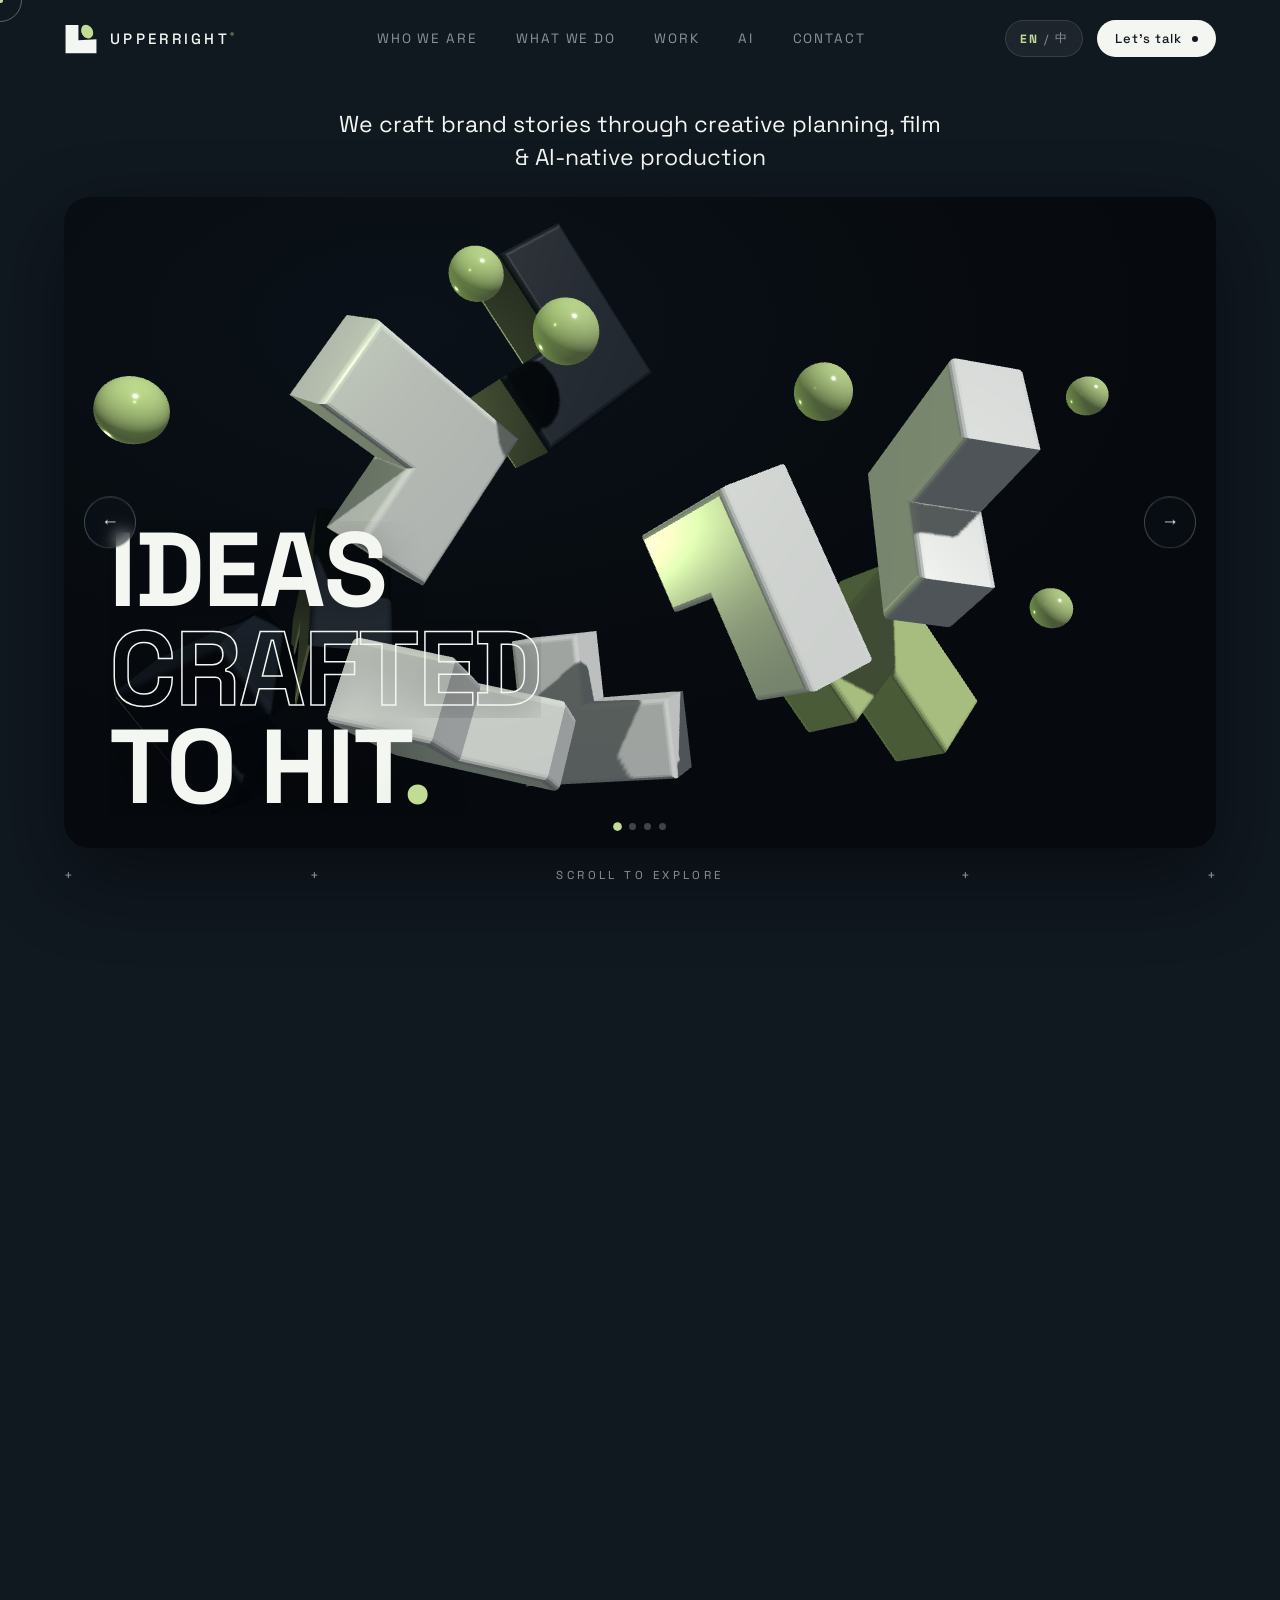
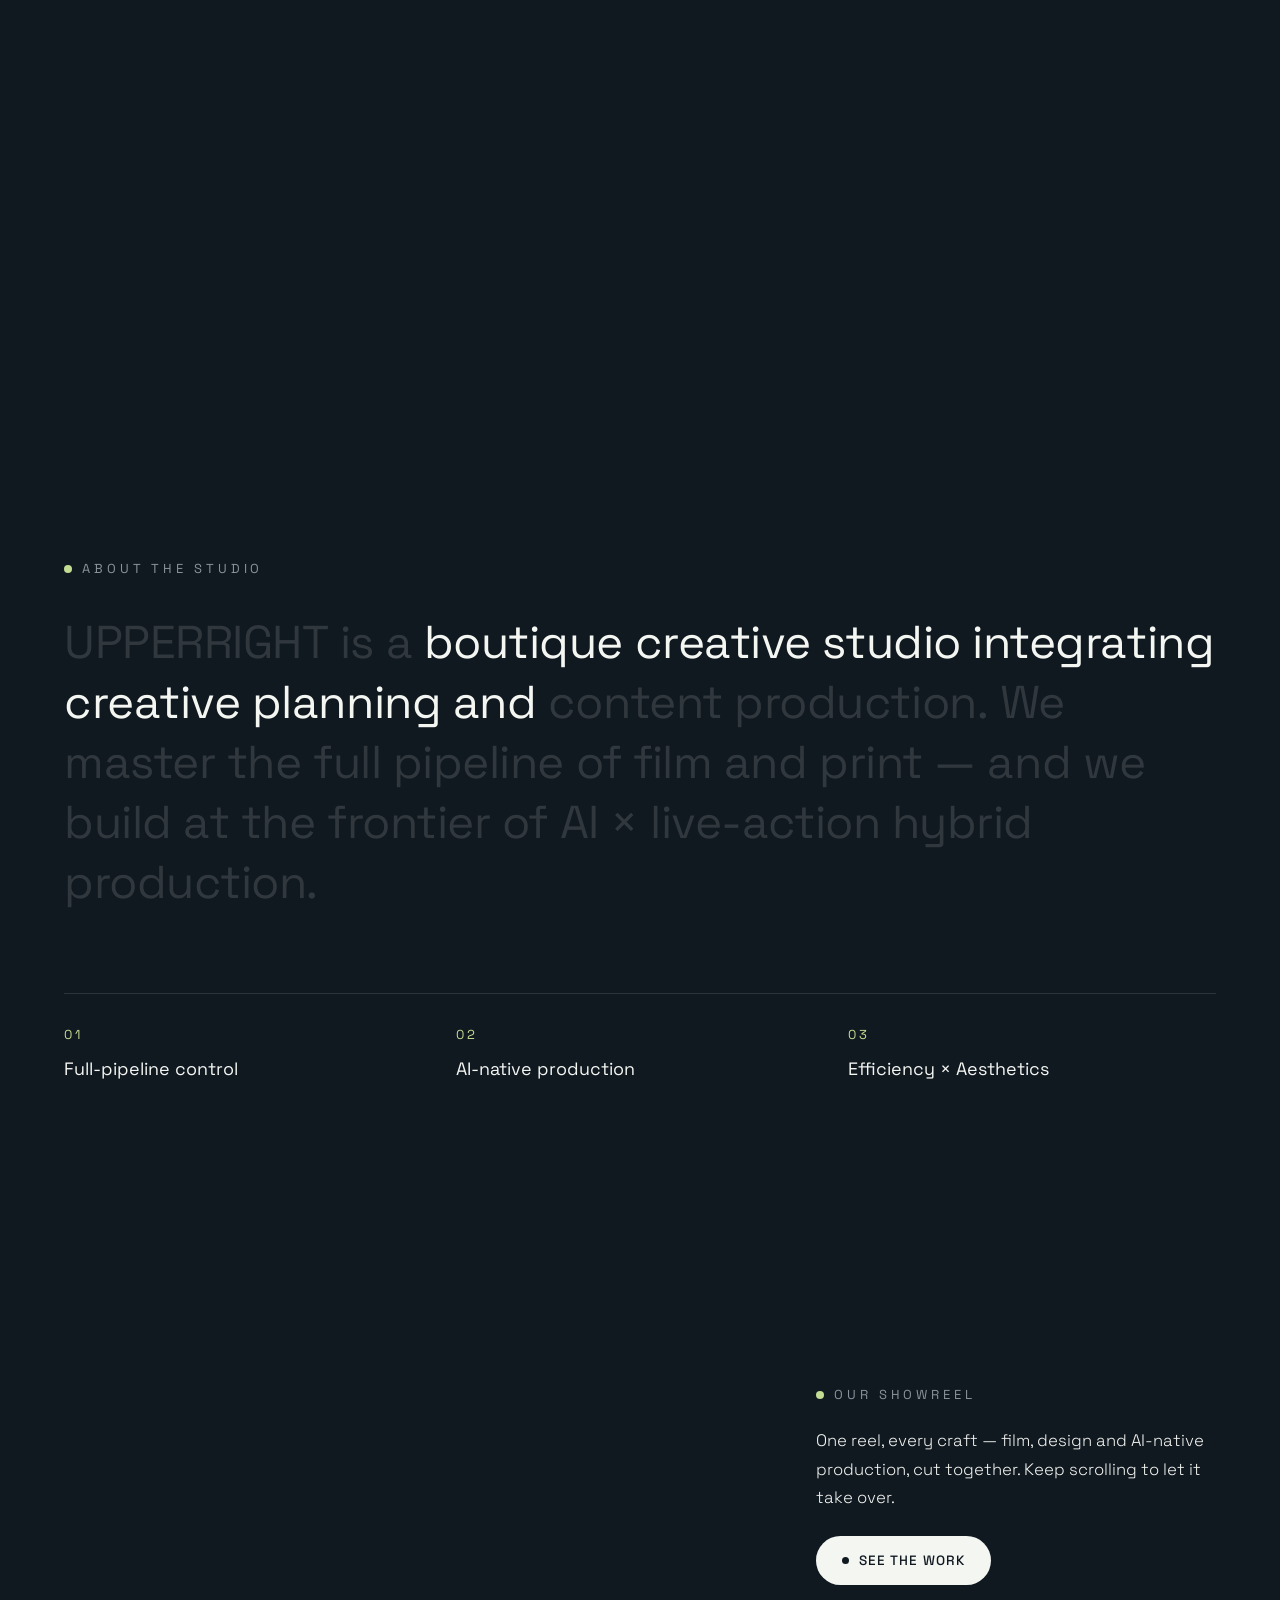
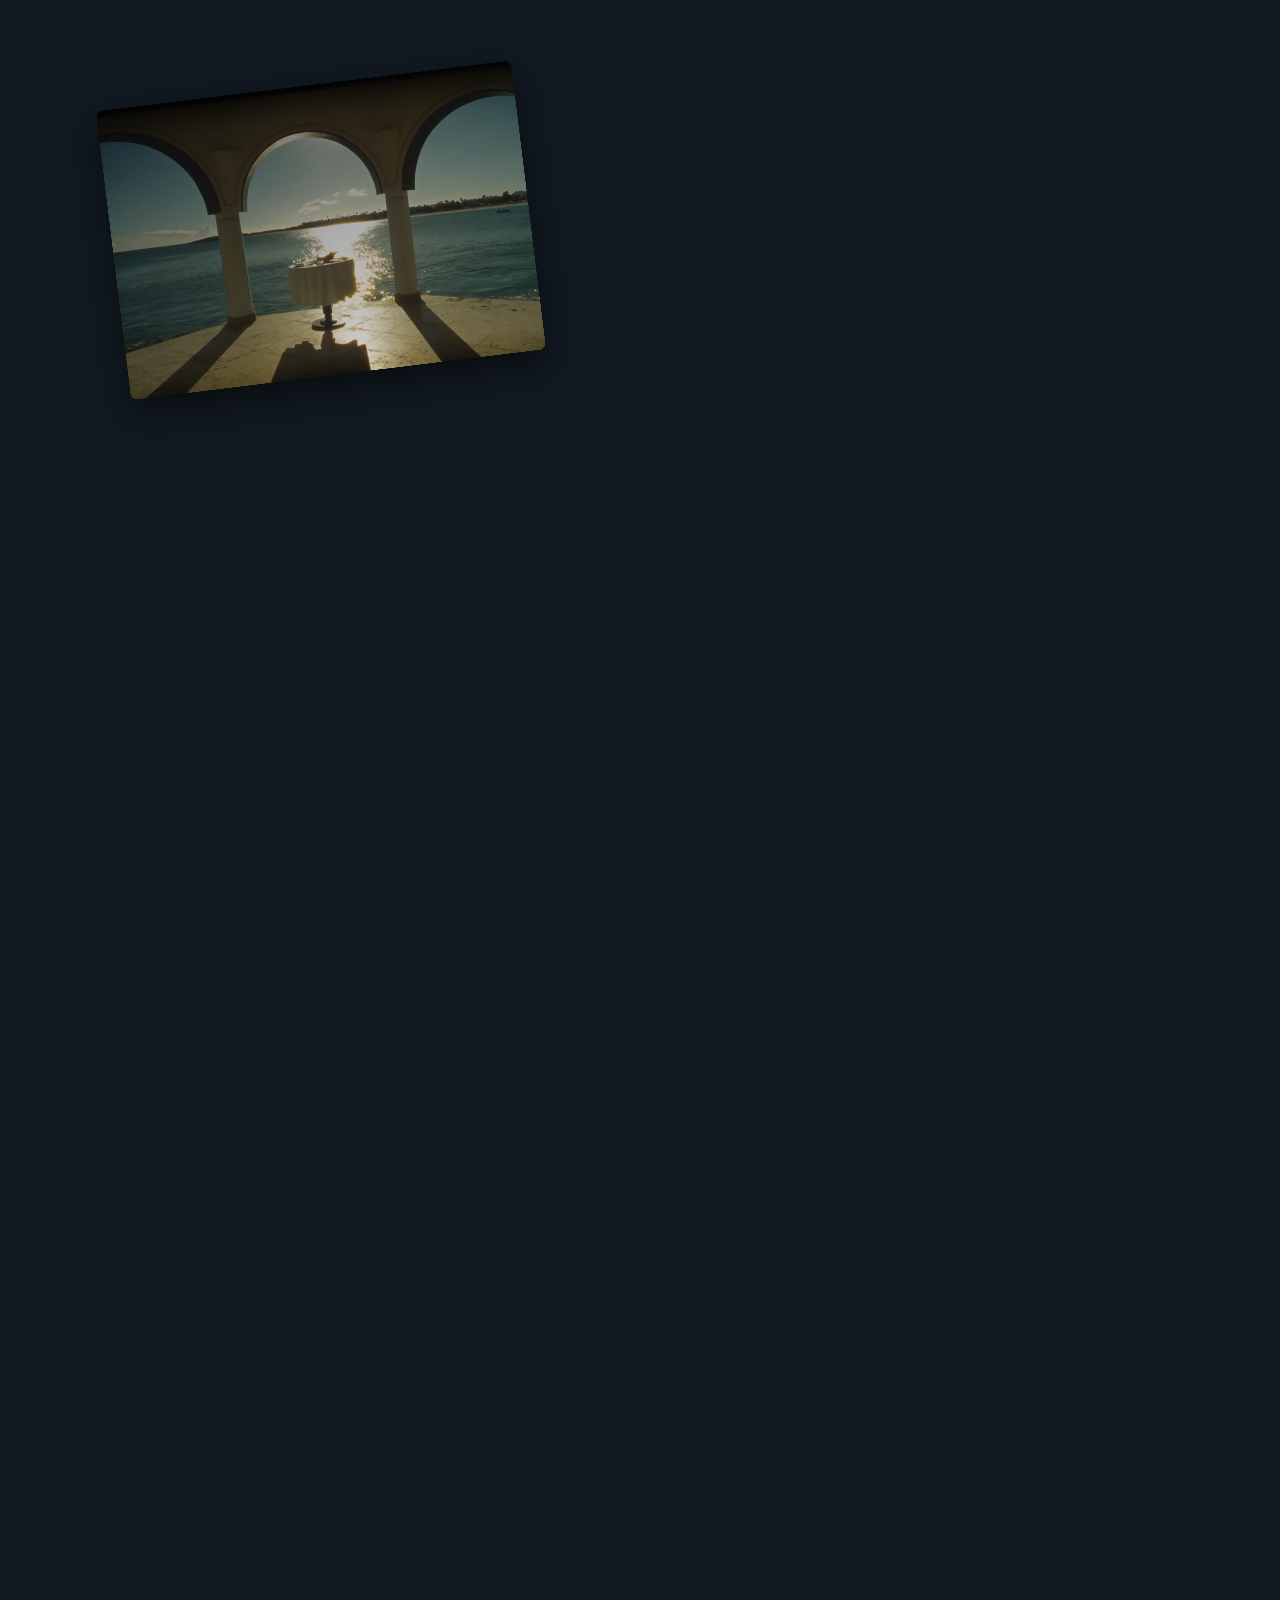
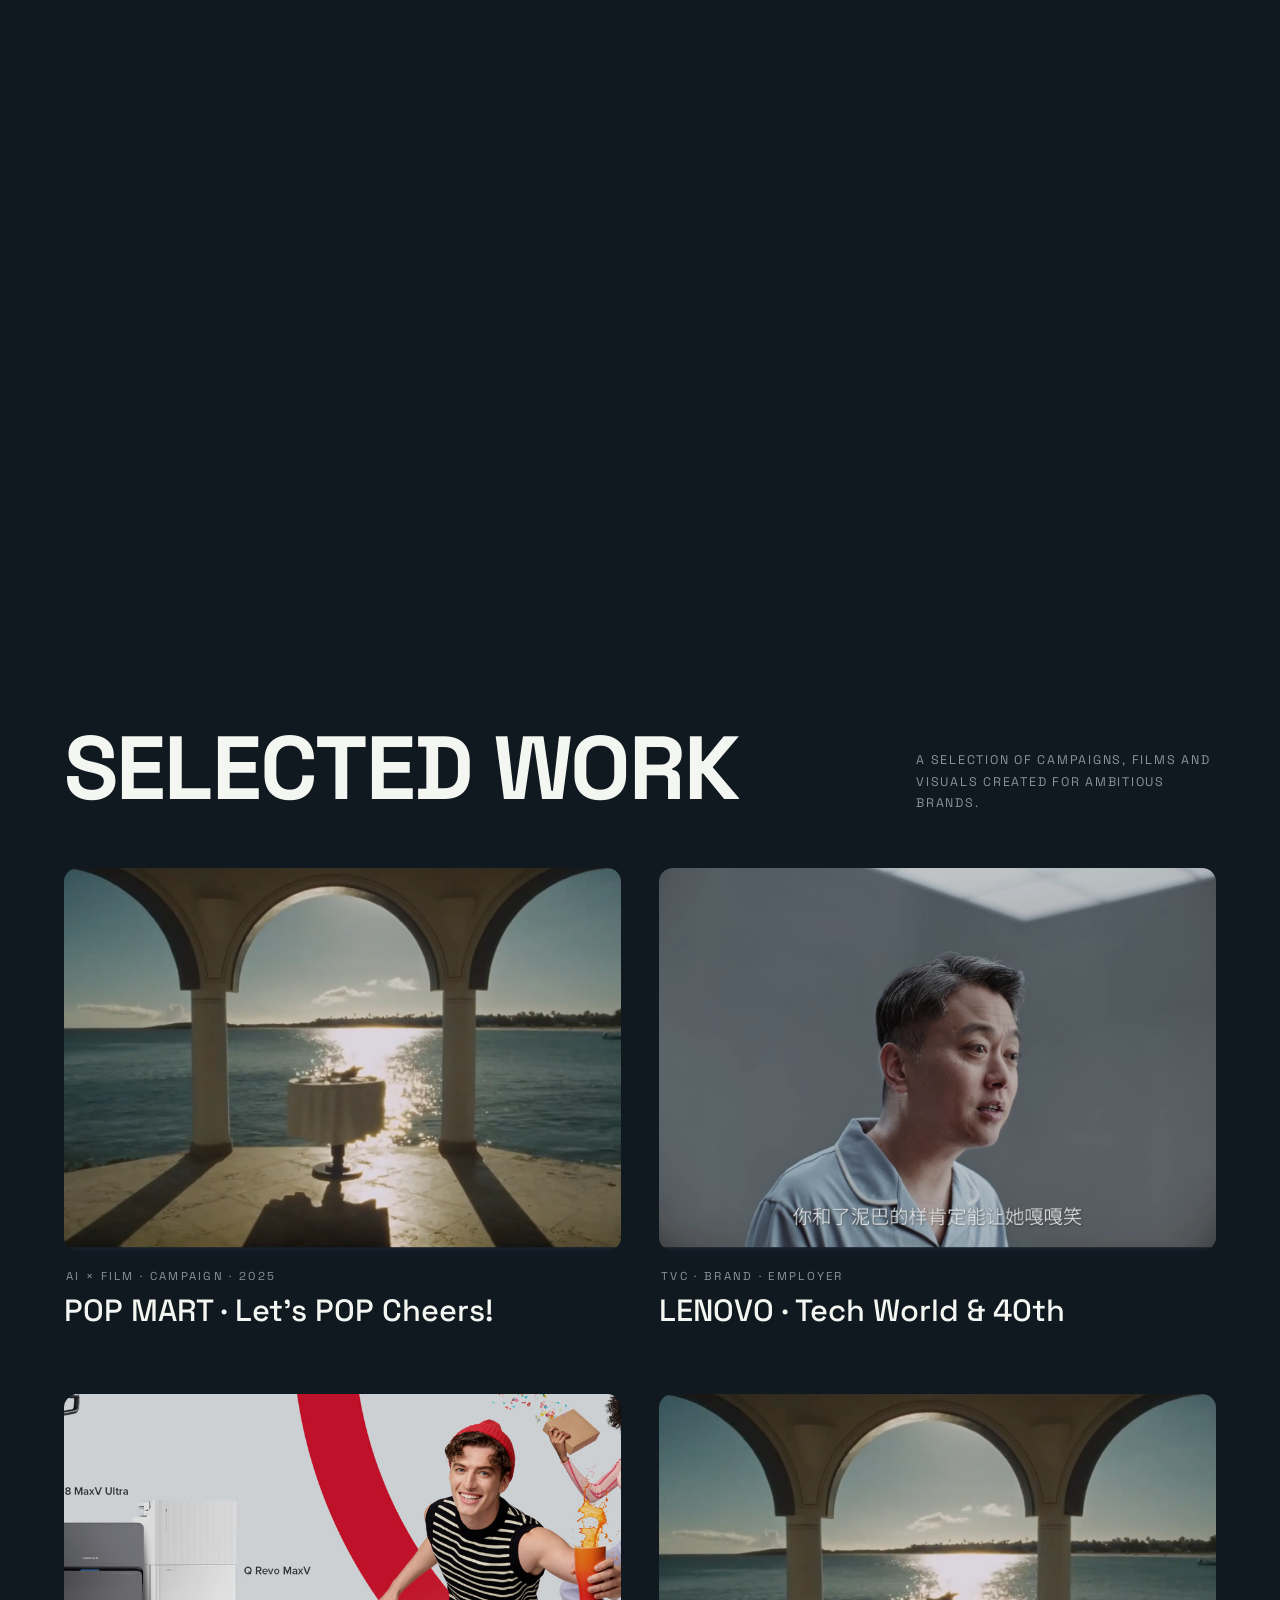
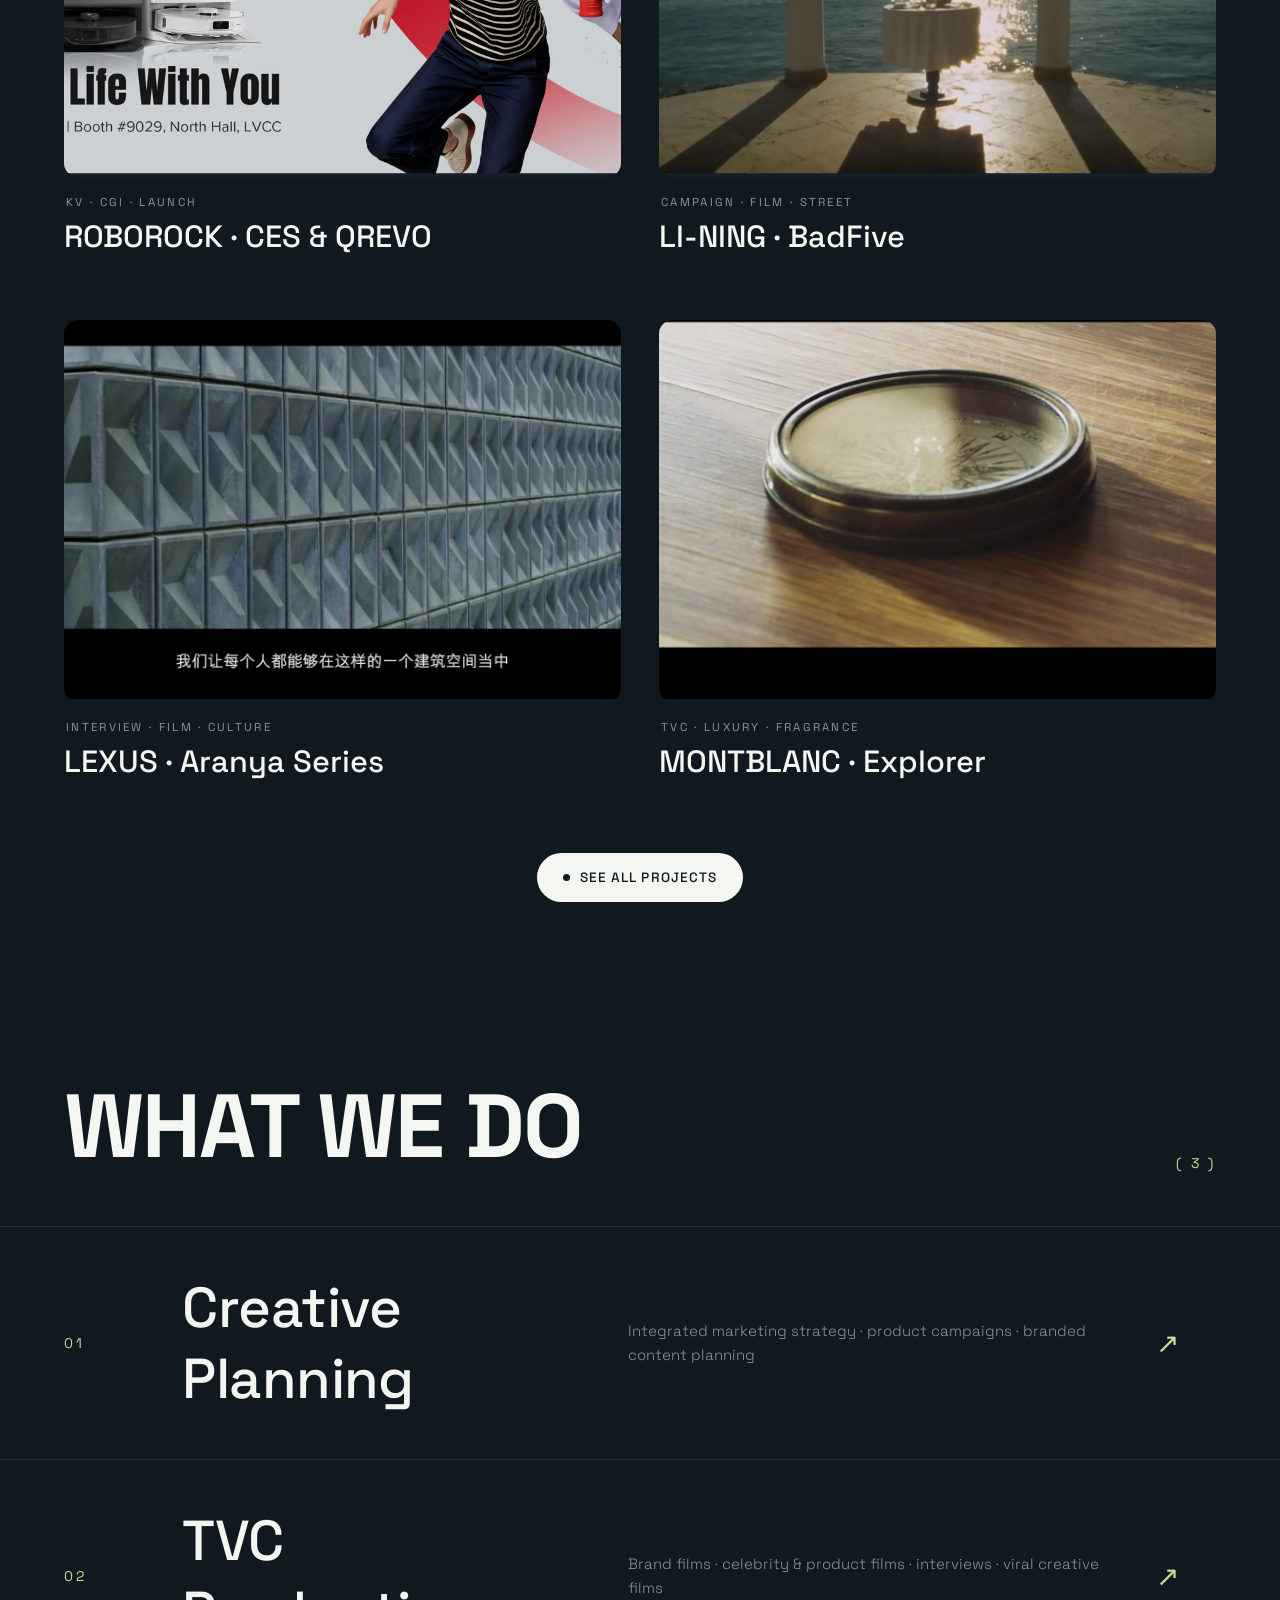
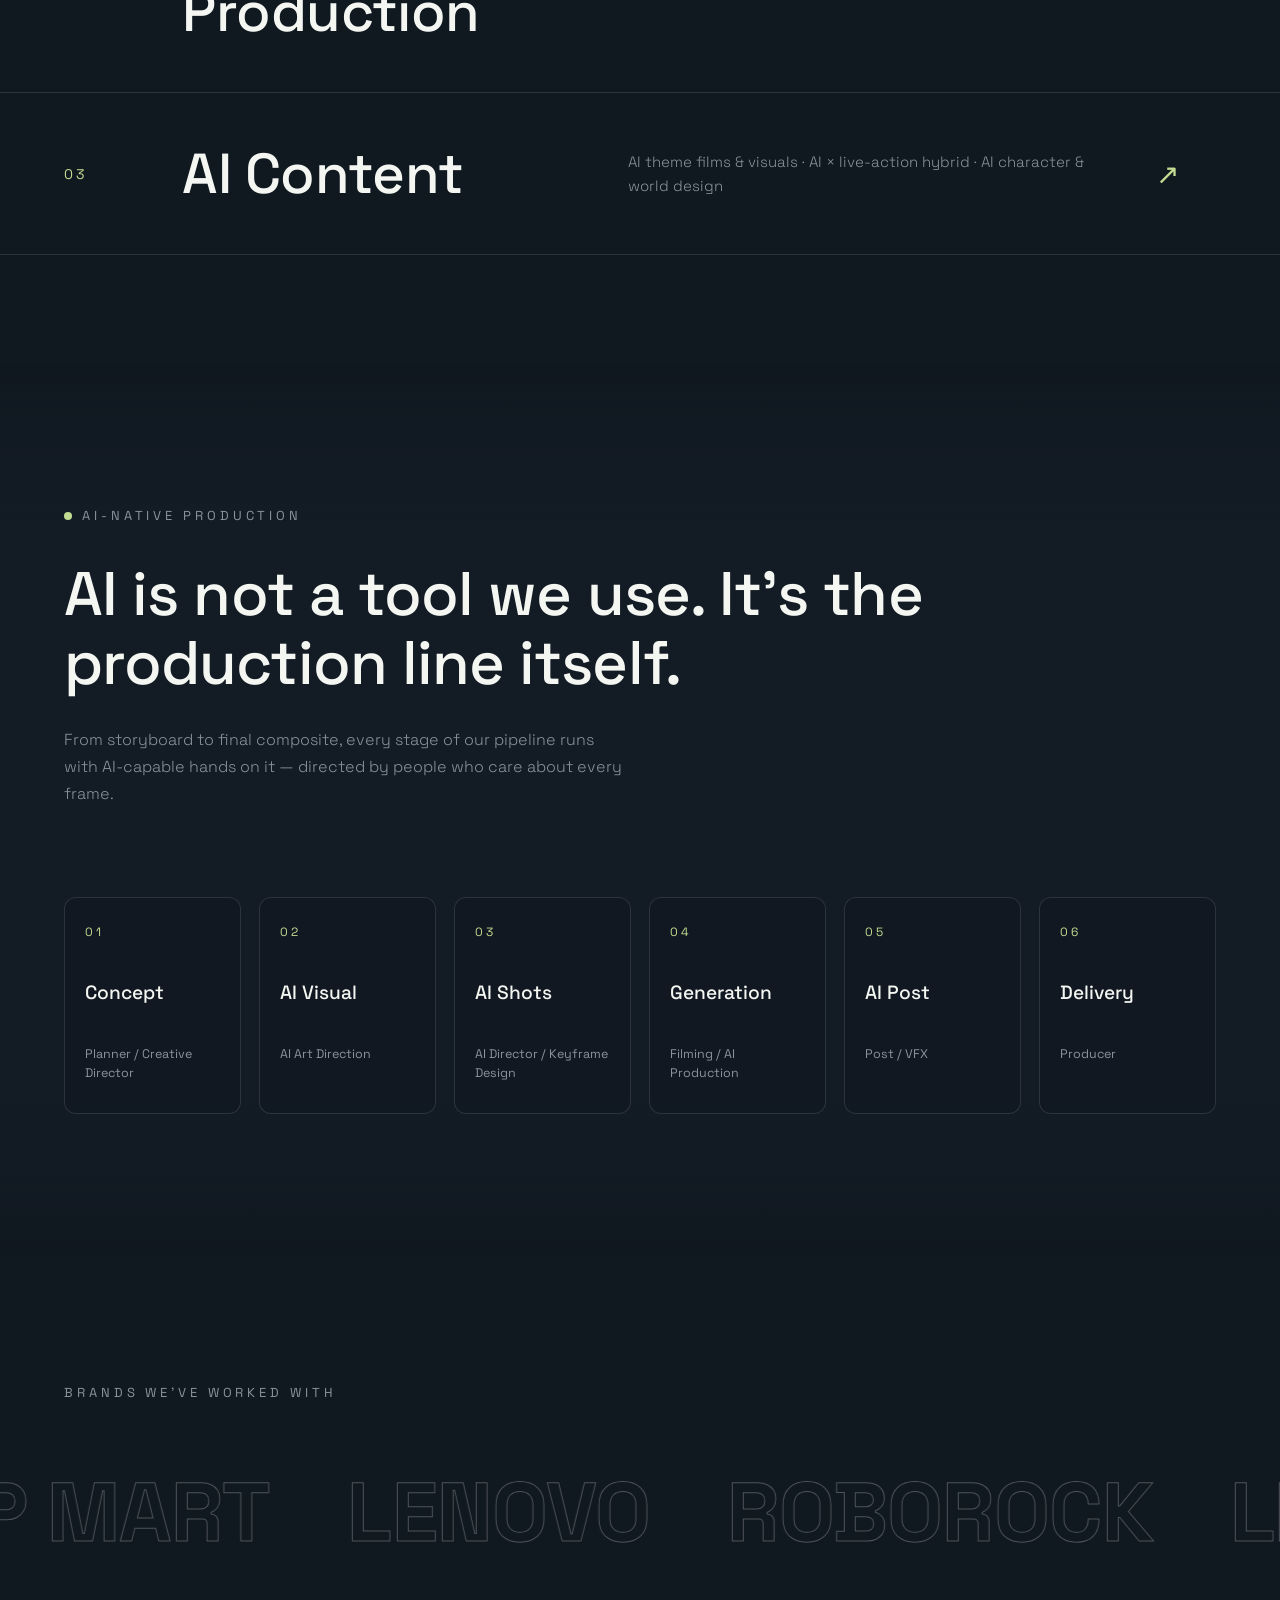
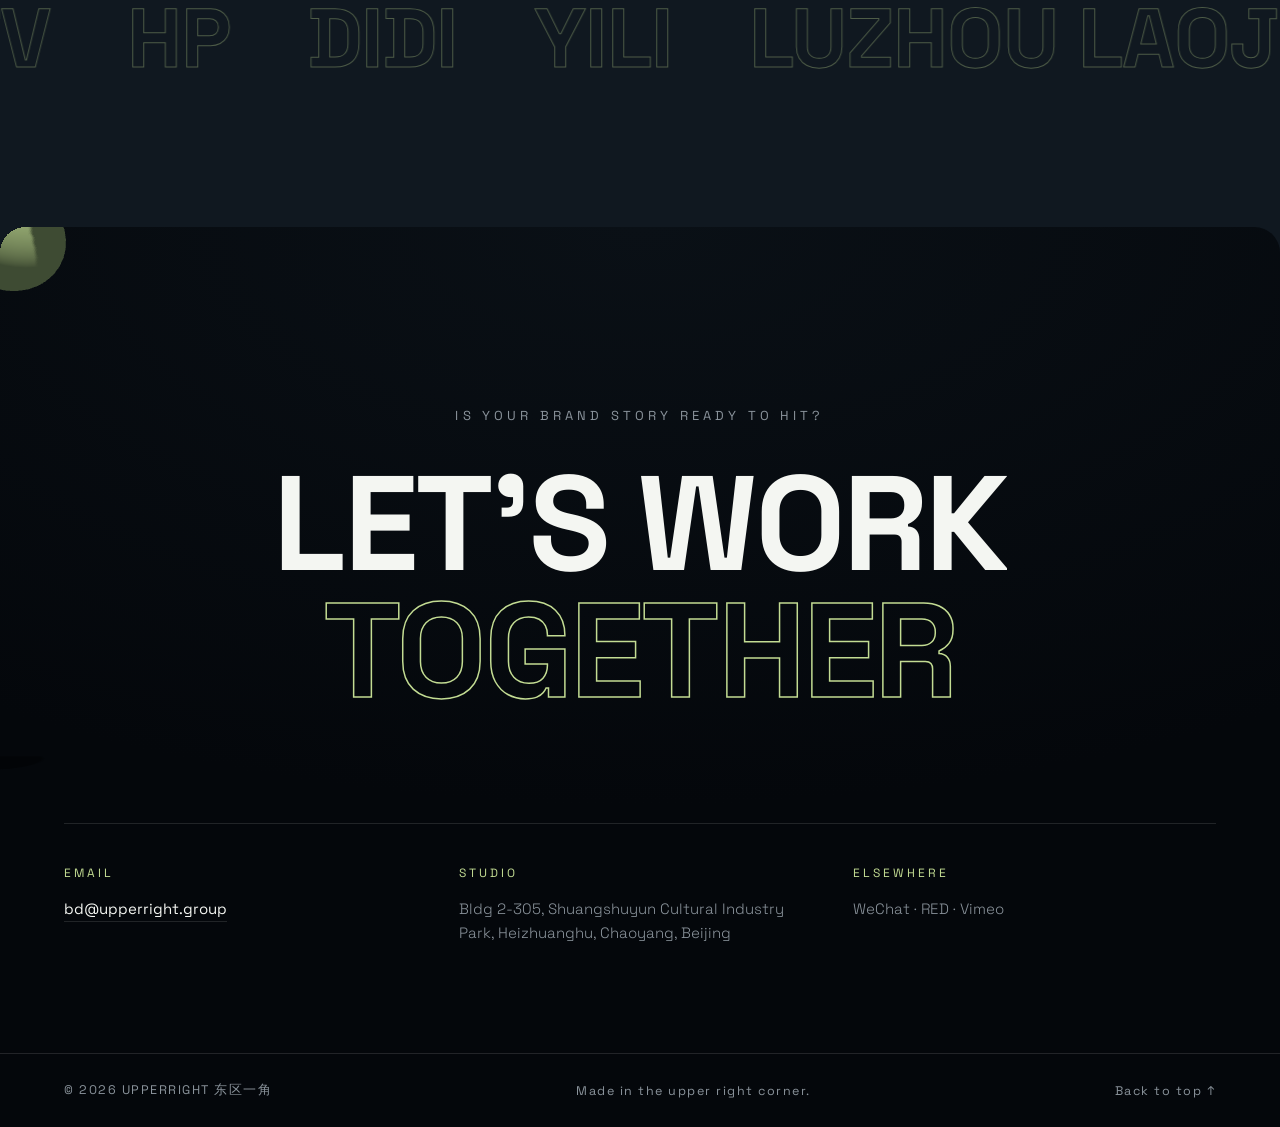
==== index.html @ 4a033bb1 "Cache-bust css and i18n" ====
<!DOCTYPE html>
<html lang="en">
<head>
  <meta charset="UTF-8" />
  <meta name="viewport" content="width=device-width, initial-scale=1.0" />
  <title>UPPERRIGHT 东区一角 — Creative & Production Studio</title>
  <meta name="description" content="UPPERRIGHT 东区一角 is a boutique creative studio integrating creative planning and content production. Full-pipeline TVC, design and AI-native production." />
  <link rel="icon" type="image/svg+xml" href="assets/logo.svg" />
  <link rel="stylesheet" href="css/style.css?v=3" />
  <script type="importmap">
  {
    "imports": {
      "three": "./js/vendor/three.module.min.js",
      "cannon-es": "./js/vendor/cannon-es.js"
    }
  }
  </script>
</head>
<body class="lang-en">

  <!-- ============ LOADER ============ -->
  <div class="loader" id="loader">
    <div class="loader-stage">
      <svg class="loader-logo" viewBox="0 0 100 100" xmlns="http://www.w3.org/2000/svg" aria-hidden="true">
        <path id="loader-mouth" d="M20 25 L20 80 L80 80 L80 53 L45 55 L45 25 Z" fill="#F4F6F2"/>
      </svg>
      <div class="loader-dots" id="loader-dots">
        <span class="ldot"></span><span class="ldot"></span><span class="ldot"></span>
        <span class="ldot"></span><span class="ldot"></span>
      </div>
    </div>
    <div class="loader-meta">
      <span class="loader-word">UPPERRIGHT</span>
      <span class="loader-pct" id="loader-pct">0</span>
    </div>
  </div>

  <!-- ============ FIXED CANVASES ============ -->
  <canvas id="tube-canvas" aria-hidden="true"></canvas>
  <canvas id="trail-canvas" aria-hidden="true"></canvas>

  <!-- ============ CUSTOM CURSOR ============ -->
  <div class="cursor" id="cursor"><span class="cursor-dot"></span></div>

  <!-- ============ NAV ============ -->
  <header class="nav" id="nav">
    <a class="nav-brand" href="#top" data-cursor>
      <svg class="nav-logo" viewBox="17 19.34 66 66" xmlns="http://www.w3.org/2000/svg" aria-hidden="true">
        <path d="M20 25 L20 80 L80 80 L80 53 L45 55 L45 25 Z" fill="currentColor"/>
        <ellipse cx="62" cy="38" rx="11" ry="14" fill="#C3DC93" transform="rotate(-30 62 38)"/>
      </svg>
      <span class="nav-word">UPPERRIGHT<sup>®</sup></span>
    </a>
    <nav class="nav-links">
      <a href="about.html" data-cursor data-i18n="nav.about">Who We Are</a>
      <a href="#services" data-cursor data-i18n="nav.services">What We Do</a>
      <a href="projects.html" data-cursor data-i18n="nav.work">Work</a>
      <a href="#ai" data-cursor data-i18n="nav.ai">AI</a>
      <a href="#contact" data-cursor data-i18n="nav.contact">Contact</a>
    </nav>
    <div class="nav-right">
      <button class="lang-toggle" id="lang-toggle" data-cursor aria-label="Switch language">
        <span class="lt-en">EN</span><span class="lt-sep">/</span><span class="lt-zh">中</span>
      </button>
      <a class="nav-cta" href="#contact" data-cursor><span data-i18n="nav.talk">Let's talk</span><i class="nc-dot"></i></a>
      <button class="menu-btn" id="menu-btn" data-cursor aria-label="Menu"><span></span><span></span></button>
    </div>
  </header>

  <!-- ============ MOBILE MENU ============ -->
  <div class="mmenu" id="mmenu">
    <nav class="mmenu-links">
      <a href="index.html" data-i18n="nav.home">Home</a>
      <a href="about.html" data-i18n="nav.about">About Us</a>
      <a href="projects.html" data-i18n="nav.projects">Projects</a>
      <a href="#contact" data-i18n="nav.contact">Contact</a>
    </nav>
    <div class="mmenu-foot"><span>bd@upperright.group</span><span>Beijing, CN</span></div>
  </div>

  <main id="top">

    <!-- ============ HERO ============ -->
    <section class="hero" id="hero">
      <div class="hero-head">
        <p class="hero-statement" data-i18n="hero.statement">We craft brand stories through creative planning, film & AI-native production</p>
      </div>
      <div class="hero-card-wrap">
        <div class="hero-card" id="hero-card">
          <div class="hslides" id="hslides">
            <div class="hslide">
              <canvas id="hero3d"></canvas>
              <div class="hero-inner">
                <h1 class="hero-title" aria-label="Ideas crafted to hit">
                  <span class="ht-line"><span class="ht-word" data-i18n="hero.l1">IDEAS</span></span>
                  <span class="ht-line"><span class="ht-word ht-outline" data-i18n="hero.l2">CRAFTED</span></span>
                  <span class="ht-line"><span class="ht-word" data-i18n="hero.l3">TO HIT<em class="ht-dot">.</em></span></span>
                </h1>
              </div>
            </div>
            <div class="hslide hslide-case" data-cursor-view data-youtube="Vyz01CYM9jc">
              <img src="assets/img/days-at-lenovo.jpg" alt="Days at Lenovo — global employer brand film" />
              <div class="hs-info">
                <span class="hs-kicker" data-i18n="hero.caseKicker">Featured Case</span>
                <h2 class="hs-title">LENOVO <span class="wc-x">×</span> Days at Lenovo</h2>
                <p class="hs-sub" data-i18n="hero.case3">Global employer-brand film — What does it mean to work at a global company?</p>
              </div>
            </div>
            <div class="hslide hslide-case" data-cursor-view onclick="location.href='projects.html'">
              <img src="assets/img/placeholder.png" alt="POP MART — Let's POP Cheers!" />
              <div class="hs-info">
                <span class="hs-kicker" data-i18n="hero.caseKicker">Featured Case</span>
                <h2 class="hs-title">POP MART <span class="wc-x">×</span> Let's POP Cheers!</h2>
                <p class="hs-sub" data-i18n="hero.case1">AI felt-wool universe × live-action — theme film</p>
              </div>
            </div>
            <div class="hslide hslide-case" data-cursor-view onclick="location.href='projects.html'">
              <img src="assets/img/placeholder.png" alt="ROBOROCK — CES & QREVO" />
              <div class="hs-info">
                <span class="hs-kicker" data-i18n="hero.caseKicker">Featured Case</span>
                <h2 class="hs-title">ROBOROCK <span class="wc-x">×</span> CES & QREVO</h2>
                <p class="hs-sub" data-i18n="hero.case2">Product launch KV & global show visuals</p>
              </div>
            </div>
          </div>
          <button class="hnav hnav-prev" id="hnav-prev" data-cursor aria-label="Previous">←</button>
          <button class="hnav hnav-next" id="hnav-next" data-cursor aria-label="Next">→</button>
          <div class="hdots" id="hdots"><span class="active"></span><span></span><span></span><span></span></div>
        </div>
        <div class="cross-row" aria-hidden="true">
          <span>+</span><span>+</span><span class="cr-label" data-i18n="hero.scroll">SCROLL TO EXPLORE</span><span>+</span><span>+</span>
        </div>
      </div>
    </section>

    <!-- ============ INTRO STATEMENT ============ -->
    <section class="intro" id="studio-intro">
      <p class="intro-eyebrow"><span class="dot"></span><span data-i18n="intro.eyebrow">About the studio</span></p>
      <h2 class="intro-text" id="intro-text" data-i18n="intro.text">UPPERRIGHT is a boutique creative studio integrating creative planning and content production. We master the full pipeline of film and print — and we build at the frontier of AI × live-action hybrid production.</h2>
      <div class="intro-cols">
        <div class="intro-tags">
          <div class="intro-tag"><span class="it-num">01</span><span data-i18n="intro.t1">Full-pipeline control</span></div>
          <div class="intro-tag"><span class="it-num">02</span><span data-i18n="intro.t2">AI-native production</span></div>
          <div class="intro-tag"><span class="it-num">03</span><span data-i18n="intro.t3">Efficiency × Aesthetics</span></div>
        </div>
      </div>
    </section>

    <!-- ============ SHOWREEL ============ -->
    <section class="reel" id="reel">
      <div class="reel-pin" id="reel-pin">
        <div class="reel-copy" id="reel-copy">
          <p class="intro-eyebrow"><span class="dot"></span><span data-i18n="reel.eyebrow">Our showreel</span></p>
          <p class="reel-text" data-i18n="reel.text">One reel, every craft — film, design and AI-native production, cut together. Keep scrolling to let it take over.</p>
          <a class="pill" href="#work" data-cursor><i class="pill-dot"></i><span data-i18n="reel.btn">See the work</span></a>
        </div>
        <div class="reel-card" id="reel-card" data-cursor-view>
          <img src="assets/img/placeholder.png" alt="UPPERRIGHT showreel" />
          <div class="reel-tint"></div>
        </div>
        <div class="reel-words" aria-hidden="true">
          <span class="rw rw-l" data-i18n="reel.play">PLAY</span>
          <span class="rw-btn"><svg viewBox="0 0 24 24" width="22" height="22"><path d="M8 5v14l11-7z" fill="currentColor"/></svg></span>
          <span class="rw rw-r" data-i18n="reel.reel">REEL</span>
        </div>
        <div class="cross-corners" aria-hidden="true"><span>+</span><span>+</span><span>+</span><span>+</span></div>
      </div>
    </section>

    <!-- ============ WORK ============ -->
    <section class="work" id="work">
      <div class="sec-head">
        <h2 class="sec-title"><span data-i18n="work.title">Selected Work</span></h2>
        <p class="sec-note" data-i18n="work.note">A selection of campaigns, films and visuals created for ambitious brands.</p>
      </div>
      <div class="work-grid">

        <a class="wcard" href="#contact" data-cursor-view>
          <div class="wcard-media"><img src="assets/img/placeholder.png" alt="POP MART — Let's POP Cheers!" /></div>
          <span class="wc-tags">AI × FILM · CAMPAIGN · 2025</span>
          <h3 class="wc-title"><i class="wc-arrow">→</i><span>POP MART · Let's POP Cheers!</span></h3>
        </a>

        <a class="wcard" href="#contact" data-vimeo="1210537099" data-cursor-view>
          <div class="wcard-media"><img src="assets/img/lenovo-tech-world.jpg" alt="Lenovo Tech World" /></div>
          <span class="wc-tags">TVC · BRAND · EMPLOYER</span>
          <h3 class="wc-title"><i class="wc-arrow">→</i><span>LENOVO · Tech World & 40th</span></h3>
        </a>

        <a class="wcard" href="#contact" data-vimeo="1210538198" data-cursor-view>
          <div class="wcard-media"><img src="assets/img/roborock-ces.jpg" alt="Roborock CES" /></div>
          <span class="wc-tags">KV · CGI · LAUNCH</span>
          <h3 class="wc-title"><i class="wc-arrow">→</i><span>ROBOROCK · CES & QREVO</span></h3>
        </a>

        <a class="wcard" href="#contact" data-cursor-view>
          <div class="wcard-media"><img src="assets/img/placeholder.png" alt="Li-Ning BadFive" /></div>
          <span class="wc-tags">CAMPAIGN · FILM · STREET</span>
          <h3 class="wc-title"><i class="wc-arrow">→</i><span>LI-NING · BadFive</span></h3>
        </a>

        <a class="wcard" href="#contact" data-vimeo="1210537100" data-cursor-view>
          <div class="wcard-media"><img src="assets/img/lexus-aranya.jpg" alt="Lexus x Aranya" /></div>
          <span class="wc-tags">INTERVIEW · FILM · CULTURE</span>
          <h3 class="wc-title"><i class="wc-arrow">→</i><span>LEXUS · Aranya Series</span></h3>
        </a>

        <a class="wcard" href="#contact" data-vimeo="1210537737" data-cursor-view>
          <div class="wcard-media"><img src="assets/img/montblanc-explorer.jpg" alt="Montblanc" /></div>
          <span class="wc-tags">TVC · LUXURY · FRAGRANCE</span>
          <h3 class="wc-title"><i class="wc-arrow">→</i><span>MONTBLANC · Explorer</span></h3>
        </a>

      </div>
      <div class="work-more"><a class="pill" href="projects.html" data-cursor><i class="pill-dot"></i><span data-i18n="work.more">See all projects</span></a></div>
    </section>

    <!-- ============ SERVICES ============ -->
    <section class="services" id="services">
      <div class="sec-head">
        <h2 class="sec-title"><span data-i18n="services.title">What We Do</span></h2>
        <span class="sec-count">( 3 )</span>
      </div>
      <div class="svc-list">
        <div class="svc-row" data-cursor>
          <span class="svc-num">01</span>
          <h3 class="svc-name" data-i18n="services.s1">Creative Planning</h3>
          <p class="svc-desc" data-i18n="services.s1d">Integrated marketing strategy · product campaigns · branded content planning</p>
          <span class="svc-arrow">↗</span>
        </div>
        <div class="svc-row" data-cursor>
          <span class="svc-num">02</span>
          <h3 class="svc-name" data-i18n="services.s2">TVC Production</h3>
          <p class="svc-desc" data-i18n="services.s2d">Brand films · celebrity & product films · interviews · viral creative films</p>
          <span class="svc-arrow">↗</span>
        </div>
        <div class="svc-row" data-cursor>
          <span class="svc-num">03</span>
          <h3 class="svc-name" data-i18n="services.s3">AI Content</h3>
          <p class="svc-desc" data-i18n="services.s3d">AI theme films & visuals · AI × live-action hybrid · AI character & world design</p>
          <span class="svc-arrow">↗</span>
        </div>
      </div>
    </section>

    <!-- ============ AI NATIVE ============ -->
    <section class="ai" id="ai">
      <div class="ai-head">
        <p class="intro-eyebrow"><span class="dot"></span><span data-i18n="ai.eyebrow">AI-native production</span></p>
        <h2 class="ai-title" data-i18n="ai.title">AI is not a tool we use. It's the production line itself.</h2>
        <p class="ai-sub" data-i18n="ai.sub">From storyboard to final composite, every stage of our pipeline runs with AI-capable hands on it — directed by people who care about every frame.</p>
      </div>
      <div class="ai-flow" id="ai-flow">
        <div class="ai-step"><span class="as-num">01</span><h4 data-i18n="ai.f1">Concept</h4><p data-i18n="ai.f1d">Planner / Creative Director</p></div>
        <div class="ai-step"><span class="as-num">02</span><h4 data-i18n="ai.f2">AI Visual</h4><p data-i18n="ai.f2d">AI Art Direction</p></div>
        <div class="ai-step"><span class="as-num">03</span><h4 data-i18n="ai.f3">AI Shots</h4><p data-i18n="ai.f3d">AI Director / Keyframe Design</p></div>
        <div class="ai-step"><span class="as-num">04</span><h4 data-i18n="ai.f4">Generation</h4><p data-i18n="ai.f4d">Filming / AI Production</p></div>
        <div class="ai-step"><span class="as-num">05</span><h4 data-i18n="ai.f5">AI Post</h4><p data-i18n="ai.f5d">Post / VFX</p></div>
        <div class="ai-step"><span class="as-num">06</span><h4 data-i18n="ai.f6">Delivery</h4><p data-i18n="ai.f6d">Producer</p></div>
      </div>
    </section>

    <!-- ============ CLIENTS ============ -->
    <section class="clients" id="clients">
      <p class="clients-label" data-i18n="clients.label">Brands we've worked with</p>
      <div class="marquee m1"><div class="marquee-track">
        <span>POP MART</span><span>LENOVO</span><span>ROBOROCK</span><span>LI-NING</span><span>LEXUS</span><span>MONTBLANC</span><span>VOLVO</span>
        <span>POP MART</span><span>LENOVO</span><span>ROBOROCK</span><span>LI-NING</span><span>LEXUS</span><span>MONTBLANC</span><span>VOLVO</span>
      </div></div>
      <div class="marquee m2"><div class="marquee-track">
        <span>HP</span><span>DIDI</span><span>YILI</span><span>LUZHOU LAOJIAO 1573</span><span>COLMO</span><span>ARCFOX</span><span>BTV</span>
        <span>HP</span><span>DIDI</span><span>YILI</span><span>LUZHOU LAOJIAO 1573</span><span>COLMO</span><span>ARCFOX</span><span>BTV</span>
      </div></div>
    </section>

    <!-- ============ CONTACT ============ -->
    <section class="contact" id="contact">
      <canvas id="contact3d" aria-hidden="true"></canvas>
      <div class="contact-inner">
        <p class="contact-kicker" data-i18n="contact.kicker">Is your brand story ready to hit?</p>
        <a class="contact-big" href="mailto:bd@upperright.group" data-cursor-view>
          <span class="cb-line" data-i18n="contact.l1">LET'S WORK</span>
          <span class="cb-line cb-green" data-i18n="contact.l2">TOGETHER</span>
        </a>
      </div>
      <div class="contact-cols">
        <div class="cc">
          <span class="cc-label">Email</span>
          <a href="mailto:bd@upperright.group" data-cursor>bd@upperright.group</a>
        </div>
        <div class="cc">
          <span class="cc-label" data-i18n="contact.addrLabel">Studio</span>
          <p data-i18n="contact.addr">Bldg 2-305, Shuangshuyun Cultural Industry Park, Heizhuanghu, Chaoyang, Beijing</p>
        </div>
        <div class="cc">
          <span class="cc-label" data-i18n="contact.followLabel">Elsewhere</span>
          <p>WeChat · RED · Vimeo</p>
        </div>
      </div>
    </section>

    <!-- ============ FOOTER ============ -->
    <footer class="footer">
      <span>© 2026 UPPERRIGHT 东区一角</span>
      <span data-i18n="footer.tag">Made in the upper right corner.</span>
      <a href="#top" data-cursor data-i18n="footer.top">Back to top ↑</a>
    </footer>

  </main>

  <script src="js/vendor/gsap.min.js"></script>
  <script src="js/vendor/ScrollTrigger.min.js"></script>
  <script src="js/vendor/lenis.min.js"></script>
  <script src="js/i18n.js?v=3"></script>
  <script src="js/main.js"></script>
  <script type="module" src="js/hero3d.js"></script>
  <script type="module" src="js/tube.js"></script>
  <script type="module" src="js/contact3d.js"></script>
  <script src="js/trail.js"></script>
    <script src="js/lightbox.js"></script>
</body>
</html>
---- css/style.css ----
/* ============================================================
   UPPERRIGHT 东区一角 — Official Website (v2 · Lusion-grade)
   Brand: #101820 (deep navy black) / #C3DC93 (brand green)
   ============================================================ */

@font-face {
  font-family: 'Space Grotesk';
  src: url('../assets/fonts/space-grotesk-latin-300-normal.woff2') format('woff2');
  font-weight: 300; font-display: swap;
}
@font-face {
  font-family: 'Space Grotesk';
  src: url('../assets/fonts/space-grotesk-latin-400-normal.woff2') format('woff2');
  font-weight: 400; font-display: swap;
}
@font-face {
  font-family: 'Space Grotesk';
  src: url('../assets/fonts/space-grotesk-latin-500-normal.woff2') format('woff2');
  font-weight: 500; font-display: swap;
}
@font-face {
  font-family: 'Space Grotesk';
  src: url('../assets/fonts/space-grotesk-latin-700-normal.woff2') format('woff2');
  font-weight: 700; font-display: swap;
}

:root {
  --ink: #101820;
  --ink-2: #161f29;
  --ink-3: #1d2733;
  --ink-deep: #06090d;
  --green: #C3DC93;
  --green-soft: #e4f3c8;
  --paper: #F4F6F2;
  --grey: #8a939b;
  --line: rgba(244, 246, 242, 0.12);
  --font-en: 'Space Grotesk', 'Helvetica Neue', Arial, sans-serif;
  --font-zh: 'PingFang SC', 'Hiragino Sans GB', 'Microsoft YaHei', sans-serif;
  --pad: clamp(20px, 5vw, 72px);
  --radius: clamp(14px, 2vw, 26px);
}

* { margin: 0; padding: 0; box-sizing: border-box; }
html { scroll-behavior: auto; }
html.lenis, html.lenis body { height: auto; }
.lenis.lenis-smooth { scroll-behavior: auto !important; }

body {
  background: var(--ink);
  color: var(--paper);
  font-family: var(--font-en), var(--font-zh);
  -webkit-font-smoothing: antialiased;
  overflow-x: hidden;
}
body.lang-zh { font-family: var(--font-zh); }
body.lang-zh .hero-title, body.lang-zh .contact-big, body.lang-zh .sec-title,
body.lang-zh .nav-word, body.lang-zh .loader-word, body.lang-zh .reel-words { font-family: var(--font-en), var(--font-zh); }

::selection { background: var(--green); color: var(--ink); }
a { color: inherit; text-decoration: none; }
img { display: block; width: 100%; height: 100%; object-fit: cover; }
main { position: relative; z-index: 2; }

/* ============ FIXED CANVASES ============ */
#tube-canvas {
  position: fixed; inset: 0; width: 100vw; height: 100vh;
  z-index: 1; pointer-events: none;
}
#trail-canvas {
  position: fixed; inset: 0; width: 100vw; height: 100vh;
  z-index: 600; pointer-events: none;
  mix-blend-mode: screen;
}

/* ============ LOADER ============ */
.loader {
  position: fixed; inset: 0; z-index: 1000;
  background: var(--ink);
  display: flex; flex-direction: column;
  align-items: center; justify-content: center;
  gap: 40px;
}
.loader-stage { display: flex; align-items: flex-start; gap: 26px; }
.loader-logo { width: clamp(80px, 12vw, 130px); height: auto; }
.loader-dots { display: flex; gap: 16px; align-items: center; margin-top: calc(clamp(80px, 12vw, 130px) * 0.30); }
.ldot {
  width: clamp(10px, 1.4vw, 15px); height: clamp(10px, 1.4vw, 15px);
  border-radius: 50%;
  background: var(--green);
}
.loader-meta {
  position: absolute; left: var(--pad); right: var(--pad); bottom: 36px;
  display: flex; justify-content: space-between; align-items: baseline;
  font-size: 13px; letter-spacing: 0.35em; color: var(--grey);
}
.loader-pct { font-size: clamp(40px, 7vw, 80px); font-weight: 300; letter-spacing: 0; color: var(--paper); }
.loader-pct::after { content: '%'; font-size: 0.35em; color: var(--green); margin-left: 4px; }

/* ============ CURSOR ============ */
.cursor {
  position: fixed; top: 0; left: 0; z-index: 999;
  width: 44px; height: 44px; margin: -22px 0 0 -22px;
  border: 1px solid rgba(244,246,242,0.35);
  border-radius: 50%;
  display: flex; align-items: center; justify-content: center;
  pointer-events: none;
  transition: width .35s cubic-bezier(.22,1,.36,1), height .35s cubic-bezier(.22,1,.36,1),
              margin .35s cubic-bezier(.22,1,.36,1), background-color .35s, border-color .35s;
}
.cursor-dot { width: 5px; height: 5px; border-radius: 50%; background: var(--green); transition: opacity .2s; }
.cursor.is-hover { width: 64px; height: 64px; margin: -32px 0 0 -32px; border-color: var(--green); }
.cursor.is-view {
  width: 88px; height: 88px; margin: -44px 0 0 -44px;
  background: var(--green); border-color: var(--green);
}
.cursor.is-view .cursor-dot { opacity: 0; }
.cursor.is-view::after {
  content: 'VIEW'; position: absolute; color: var(--ink);
  font-size: 12px; font-weight: 500; letter-spacing: 0.18em; font-family: var(--font-en);
}
body.lang-zh .cursor.is-view::after { content: '查看'; letter-spacing: 0.3em; }
@media (hover: none) { .cursor { display: none; } }

/* ============ NAV ============ */
.nav {
  position: fixed; top: 0; left: 0; right: 0; z-index: 100;
  display: flex; align-items: center; justify-content: space-between;
  padding: 20px var(--pad);
}
.nav-brand { display: flex; align-items: center; gap: 12px; }
.nav-logo { width: 34px; height: 34px; color: var(--paper); transition: transform .4s cubic-bezier(.22,1,.36,1); }
.nav-brand:hover .nav-logo { transform: rotate(-8deg) scale(1.06); }
.nav-word { font-size: 15px; font-weight: 500; letter-spacing: 0.22em; }
.nav-word sup { font-size: 8px; color: var(--green); }
.nav-links { display: flex; gap: clamp(18px, 3vw, 42px); }
.nav-links a {
  font-size: 13.5px; letter-spacing: 0.14em; text-transform: uppercase;
  color: var(--grey); position: relative; padding: 4px 0;
  transition: color .3s;
}
.nav-links a::after {
  content: ''; position: absolute; left: 0; bottom: 0;
  width: 100%; height: 1px; background: var(--green);
  transform: scaleX(0); transform-origin: right;
  transition: transform .45s cubic-bezier(.22,1,.36,1);
}
.nav-links a:hover { color: var(--paper); }
.nav-links a:hover::after { transform: scaleX(1); transform-origin: left; }
.nav-right { display: flex; align-items: center; gap: 14px; }
.lang-toggle {
  background: rgba(244,246,242,0.06); border: 1px solid var(--line); border-radius: 99px;
  color: var(--paper); font-family: inherit; font-size: 12px; letter-spacing: 0.1em;
  padding: 9px 14px; cursor: pointer; display: flex; gap: 6px; align-items: center;
  backdrop-filter: blur(8px);
  transition: border-color .3s;
}
.lang-toggle:hover { border-color: var(--green); }
.lang-toggle .lt-sep { color: var(--grey); }
body.lang-en .lt-en, body.lang-zh .lt-zh { color: var(--green); font-weight: 700; }
body.lang-en .lt-zh, body.lang-zh .lt-en { color: var(--grey); }
.nav-cta {
  display: flex; align-items: center; gap: 10px;
  background: var(--paper); color: var(--ink);
  font-size: 13px; font-weight: 500; letter-spacing: 0.06em;
  border-radius: 99px; padding: 10px 18px;
  transition: background-color .3s, transform .3s cubic-bezier(.22,1,.36,1);
}
.nav-cta:hover { background: var(--green); transform: scale(1.04); }
.nc-dot { width: 6px; height: 6px; border-radius: 50%; background: var(--ink); }
.menu-btn { display: none; }

/* ============ MOBILE MENU ============ */
.mmenu {
  position: fixed; inset: 0; z-index: 90; background: var(--ink-2);
  display: flex; flex-direction: column; justify-content: center; gap: 8vh;
  padding: 0 var(--pad);
  clip-path: inset(0 0 100% 0);
  transition: clip-path .7s cubic-bezier(.77,0,.18,1);
}
.mmenu.open { clip-path: inset(0 0 0% 0); }
.mmenu-links { display: flex; flex-direction: column; gap: 10px; }
.mmenu-links a { font-size: clamp(34px, 9vw, 56px); font-weight: 500; letter-spacing: 0.02em; }
.mmenu-foot { display: flex; justify-content: space-between; color: var(--grey); font-size: 13px; letter-spacing: 0.1em; }

/* ============ HERO ============ */
.hero {
  height: 100svh;
  display: flex; flex-direction: column;
  position: relative;
}
.hero-head {
  padding: clamp(86px, 12vh, 120px) var(--pad) 22px;
  display: flex; justify-content: center;
  will-change: transform, opacity;
}
.hero-statement {
  max-width: 620px; text-align: center;
  font-size: clamp(16px, 1.8vw, 23px); line-height: 1.45; font-weight: 400;
  color: var(--paper);
}
.hero-card-wrap {
  --exp: 0;
  flex: 1; min-height: 0;
  padding: 0 calc(var(--pad) * (1 - var(--exp)));
  padding-bottom: calc(52px * (1 - var(--exp)));
  display: flex; flex-direction: column;
  position: relative;
}
.hero-card {
  position: relative; flex: 1; min-height: 0;
  background: radial-gradient(120% 120% at 30% 20%, #0a1118 0%, var(--ink-deep) 60%);
  border-radius: calc(var(--radius) * (1 - var(--exp)));
  overflow: hidden;
  box-shadow: 0 30px 80px rgba(0,0,0,0.45);
}
.hslides { position: absolute; inset: 0; }
.hslide { position: absolute; inset: 0; overflow: hidden; will-change: transform; }
.hslide:not(.hs-active):not(.hs-moving) { transform: translateX(100%); }
.hslide-case img { filter: saturate(0.9) brightness(0.85); }
.hslide-case::after {
  content: ''; position: absolute; inset: 0;
  background: linear-gradient(180deg, transparent 45%, rgba(6,9,13,0.72));
}
.hs-info {
  position: absolute; left: clamp(22px, 3.5vw, 54px); bottom: clamp(20px, 4vh, 48px);
  z-index: 2; display: flex; flex-direction: column; gap: 12px;
}
.hs-kicker { font-size: 12px; letter-spacing: 0.3em; text-transform: uppercase; color: var(--green); }
.hs-title { font-size: clamp(28px, 3.6vw, 54px); font-weight: 500; }
.hs-sub { font-size: 14.5px; color: rgba(244,246,242,0.75); font-weight: 300; }
.hnav {
  position: absolute; top: 50%; transform: translateY(-50%); z-index: 5;
  width: clamp(44px, 4vw, 60px); height: clamp(44px, 4vw, 60px);
  border-radius: 50%; border: 1px solid rgba(244,246,242,0.25);
  background: rgba(16,24,32,0.35); color: var(--paper);
  font-size: 18px; cursor: pointer; backdrop-filter: blur(8px);
  display: flex; align-items: center; justify-content: center;
  transition: background-color .3s, border-color .3s, transform .3s cubic-bezier(.22,1,.36,1);
}
.hnav:hover { background: var(--green); color: var(--ink); border-color: var(--green); transform: translateY(-50%) scale(1.08); }
.hnav-prev { left: clamp(14px, 1.6vw, 26px); }
.hnav-next { right: clamp(14px, 1.6vw, 26px); }
.hdots {
  position: absolute; bottom: 18px; left: 50%; transform: translateX(-50%); z-index: 5;
  display: flex; gap: 8px;
}
.hdots span {
  width: 7px; height: 7px; border-radius: 50%;
  background: rgba(244,246,242,0.25);
  transition: background-color .3s, transform .3s;
}
.hdots span.active { background: var(--green); transform: scale(1.25); }
#hero3d { position: absolute; inset: 0; width: 100%; height: 100%; display: block; }
.hero-inner {
  position: absolute; left: clamp(22px, 3.5vw, 54px); bottom: clamp(18px, 3.5vh, 44px);
  z-index: 2; pointer-events: none;
}
.hero-title {
  font-size: clamp(44px, 8.2vw, 124px);
  line-height: 0.94; font-weight: 700; letter-spacing: -0.02em;
  text-transform: uppercase;
  text-shadow: 0 8px 40px rgba(0,0,0,0.35);
}
.ht-line { display: block; overflow: hidden; }
.ht-word { display: inline-block; will-change: transform; }
.ht-outline { color: transparent; -webkit-text-stroke: 1.5px var(--paper); }
.ht-dot { color: var(--green); font-style: normal; }
.cross-row {
  position: absolute; left: var(--pad); right: var(--pad); bottom: 16px;
  display: flex; justify-content: space-between; align-items: center;
  font-size: 14px; color: var(--grey);
}
.cross-row .cr-label { font-size: 11.5px; letter-spacing: 0.3em; animation: pulse 2.4s ease-in-out infinite; }
@keyframes pulse { 0%,100% { opacity: .9; } 50% { opacity: .35; } }

/* ============ SECTION COMMON ============ */
section { position: relative; }
.sec-head {
  display: flex; align-items: flex-end; justify-content: space-between; gap: 30px;
  padding: 0 var(--pad); margin-bottom: clamp(36px, 6vh, 70px);
}
.sec-title {
  font-size: clamp(40px, 7vw, 104px); font-weight: 700;
  letter-spacing: -0.02em; text-transform: uppercase; line-height: 1;
  overflow: hidden;
}
.sec-title span { display: inline-block; }
.sec-count { font-size: 14px; color: var(--green); letter-spacing: 0.2em; flex: none; }
.sec-note {
  max-width: 300px; font-size: 12.5px; letter-spacing: 0.14em; text-transform: uppercase;
  color: var(--grey); line-height: 1.7; text-align: left; flex: none;
}
.intro-eyebrow {
  display: flex; align-items: center; gap: 10px;
  font-size: 13px; letter-spacing: 0.3em; text-transform: uppercase; color: var(--grey);
  margin-bottom: clamp(28px, 4vh, 48px);
}
.intro-eyebrow .dot { width: 8px; height: 8px; border-radius: 50%; background: var(--green); flex: none; }
.pill {
  display: inline-flex; align-items: center; gap: 10px;
  background: var(--paper); color: var(--ink);
  font-size: 13.5px; font-weight: 500; letter-spacing: 0.08em; text-transform: uppercase;
  border-radius: 99px; padding: 16px 26px;
  transition: background-color .3s, transform .3s cubic-bezier(.22,1,.36,1);
}
.pill:hover { background: var(--green); transform: scale(1.05); }
.pill-dot { width: 7px; height: 7px; border-radius: 50%; background: var(--ink); }

/* ============ INTRO ============ */
.intro { padding: clamp(120px, 20vh, 240px) var(--pad); }
.intro-text {
  font-size: clamp(26px, 3.6vw, 54px);
  line-height: 1.3; font-weight: 400; letter-spacing: -0.01em;
  max-width: 1280px;
}
.intro-text .w { display: inline-block; opacity: .14; transition: opacity .3s linear; }
.intro-tags {
  margin-top: clamp(50px, 9vh, 110px);
  display: grid; grid-template-columns: repeat(3, 1fr); gap: 24px;
  border-top: 1px solid var(--line); padding-top: 32px;
}
.intro-tag { display: flex; flex-direction: column; gap: 14px; font-size: clamp(15px, 1.4vw, 19px); }
.it-num { color: var(--green); font-size: 13px; letter-spacing: 0.2em; }

/* ============ REEL ============ */
.reel { position: relative; }
.reel-pin {
  height: 100svh; position: relative;
  display: flex; align-items: center; justify-content: center;
  overflow: hidden;
}
.reel-copy {
  position: absolute; right: var(--pad); top: clamp(90px, 14vh, 150px);
  max-width: 400px; z-index: 4;
  display: flex; flex-direction: column; align-items: flex-start; gap: 24px;
}
.reel-copy .intro-eyebrow { margin-bottom: 0; }
.reel-text { font-size: clamp(15px, 1.3vw, 18px); line-height: 1.7; color: var(--paper); font-weight: 300; }
.reel-card {
  position: absolute; inset: 2.5svh 2vw;
  border-radius: 18px; overflow: hidden;
  background: var(--ink-2);
  will-change: transform;
  box-shadow: 0 40px 100px rgba(0,0,0,0.5);
}
.reel-card img { transform-origin: center; }
.reel-tint {
  position: absolute; inset: 0;
  background: linear-gradient(160deg, rgba(16,24,32,0.75), rgba(195,220,147,0.32));
  mix-blend-mode: multiply;
}
.reel-words {
  position: relative; z-index: 3;
  display: flex; align-items: center; gap: clamp(18px, 2.6vw, 40px);
  pointer-events: none;
}
.rw {
  font-size: clamp(54px, 9.5vw, 150px); font-weight: 500;
  letter-spacing: 0.01em; color: #fff;
  text-shadow: 0 6px 40px rgba(0,0,0,0.35);
}
.rw-btn {
  width: clamp(58px, 6.5vw, 104px); height: clamp(40px, 4.6vw, 72px);
  background: #fff; color: var(--ink);
  border-radius: 99px;
  display: flex; align-items: center; justify-content: center;
  box-shadow: 0 10px 40px rgba(0,0,0,0.3);
}
.cross-corners span {
  position: absolute; font-size: 15px; color: var(--paper); opacity: .7; z-index: 3;
}
.cross-corners span:nth-child(1) { top: 1.2svh; left: 1vw; }
.cross-corners span:nth-child(2) { top: 1.2svh; right: 1vw; }
.cross-corners span:nth-child(3) { bottom: 1.2svh; left: 1vw; }
.cross-corners span:nth-child(4) { bottom: 1.2svh; right: 1vw; }

/* ============ WORK ============ */
.work { padding: clamp(100px, 16vh, 200px) 0 clamp(60px, 8vh, 110px); }
.work-grid {
  display: grid; grid-template-columns: 1fr 1fr;
  gap: clamp(34px, 5vw, 70px) clamp(24px, 3vw, 48px);
  padding: 0 var(--pad);
}
.wcard { display: block; }
.wcard-media {
  position: relative; overflow: hidden; border-radius: 14px;
  aspect-ratio: 16 / 11; background: var(--ink-2);
}
.wcard-media img {
  transform: scale(1.12);
  transition: transform 1s cubic-bezier(.22,1,.36,1), filter 1s;
  filter: saturate(0.85) brightness(0.92);
}
.wcard:hover .wcard-media img { transform: scale(1.05); filter: saturate(1.05) brightness(1); }
.wc-tags {
  display: block; margin: 18px 2px 8px;
  font-size: 11.5px; letter-spacing: 0.2em; color: var(--grey); text-transform: uppercase;
}
.wc-title {
  font-size: clamp(22px, 2.4vw, 34px); font-weight: 500; letter-spacing: 0;
  display: flex; align-items: center;
}
.wc-arrow {
  font-style: normal; color: var(--green);
  display: inline-block; width: 0; overflow: hidden;
  transform: translateX(-14px); opacity: 0;
  transition: all .45s cubic-bezier(.22,1,.36,1);
}
.wcard:hover .wc-arrow { width: 1.3em; transform: translateX(0); opacity: 1; }
.wc-title span { transition: transform .45s cubic-bezier(.22,1,.36,1); }
.wcard:hover .wc-title span { transform: translateX(6px); }
.work-more { display: flex; justify-content: center; margin-top: clamp(50px, 8vh, 90px); }

/* ============ SERVICES ============ */
.services { padding: clamp(80px, 12vh, 160px) 0; }
.svc-list { border-top: 1px solid var(--line); }
.svc-row {
  display: grid;
  grid-template-columns: 80px 1fr 1.2fr 60px;
  align-items: center; gap: clamp(16px, 3vw, 50px);
  padding: clamp(30px, 5vh, 54px) var(--pad);
  border-bottom: 1px solid var(--line);
  position: relative; overflow: hidden;
  cursor: pointer;
}
.svc-row::before {
  content: ''; position: absolute; inset: 0; background: var(--paper);
  transform: scaleY(0); transform-origin: var(--so, top);
  transition: transform .5s cubic-bezier(.77,0,.18,1);
}
.svc-row.hovered::before { transform: scaleY(1); }
.svc-row > * { position: relative; z-index: 1; transition: color .4s; }
.svc-num { font-size: 14px; letter-spacing: 0.2em; color: var(--green); }
.svc-name { font-size: clamp(28px, 4.4vw, 64px); font-weight: 500; letter-spacing: -0.01em; }
.svc-desc { font-size: 15px; color: var(--grey); line-height: 1.6; font-weight: 300; }
.svc-arrow { font-size: 28px; color: var(--green); transition: transform .45s cubic-bezier(.22,1,.36,1), color .4s; }
.svc-row.hovered .svc-name, .svc-row.hovered .svc-desc { color: var(--ink); }
.svc-row.hovered .svc-num { color: #7da33f; }
.svc-row.hovered .svc-arrow { transform: translate(6px, -6px); color: #7da33f; }

/* ============ AI ============ */
.ai {
  padding: clamp(100px, 16vh, 200px) var(--pad);
  background: linear-gradient(180deg, rgba(22,31,41,0) 0%, rgba(22,31,41,0.55) 18%, rgba(22,31,41,0.55) 82%, rgba(22,31,41,0) 100%);
}
.ai-head { max-width: 1100px; }
.ai-title {
  font-size: clamp(32px, 4.8vw, 72px); font-weight: 500;
  line-height: 1.12; letter-spacing: -0.015em;
}
.ai-sub { margin-top: 28px; max-width: 560px; color: var(--grey); line-height: 1.7; font-weight: 300; }
.ai-flow {
  margin-top: clamp(60px, 10vh, 120px);
  display: grid; grid-template-columns: repeat(6, 1fr); gap: 18px;
}
.ai-step {
  border: 1px solid var(--line); border-radius: 12px;
  padding: 26px 20px 30px;
  display: flex; flex-direction: column; gap: 40px;
  background: rgba(16,24,32,0.45);
  backdrop-filter: blur(4px);
  transition: border-color .4s, transform .4s cubic-bezier(.22,1,.36,1), background-color .4s;
}
.ai-step:hover { border-color: var(--green); transform: translateY(-6px); background: rgba(195,220,147,0.05); }
.as-num { font-size: 12px; letter-spacing: 0.25em; color: var(--green); }
.ai-step h4 { font-size: clamp(16px, 1.5vw, 21px); font-weight: 500; }
.ai-step p { font-size: 12.5px; color: var(--grey); line-height: 1.5; }

/* ============ CLIENTS ============ */
.clients { padding: clamp(90px, 14vh, 180px) 0; overflow: hidden; }
.clients-label {
  padding: 0 var(--pad); margin-bottom: 48px;
  font-size: 13px; letter-spacing: 0.3em; text-transform: uppercase; color: var(--grey);
}
.marquee { white-space: nowrap; overflow: hidden; padding: 10px 0; }
.marquee-track { display: inline-flex; gap: clamp(40px, 6vw, 90px); will-change: transform; padding-right: clamp(40px, 6vw, 90px); }
.marquee-track span {
  font-size: clamp(40px, 6.5vw, 96px); font-weight: 700; letter-spacing: -0.01em;
  color: transparent; -webkit-text-stroke: 1px rgba(244,246,242,0.28);
  text-transform: uppercase; transition: color .4s;
}
.marquee-track span:hover { color: var(--green); -webkit-text-stroke-color: transparent; }
.m2 .marquee-track span { -webkit-text-stroke-color: rgba(195,220,147,0.35); }

/* ============ STUDIO ============ */
.studio { padding: clamp(80px, 12vh, 160px) 0 clamp(100px, 16vh, 200px); }
.studio-grid {
  display: grid; grid-template-columns: repeat(3, 1fr);
  border-top: 1px solid var(--line); border-left: 1px solid var(--line);
  margin: 0 var(--pad);
}
.st-cell {
  border-right: 1px solid var(--line); border-bottom: 1px solid var(--line);
  padding: clamp(28px, 4vw, 52px);
  min-height: clamp(160px, 22vh, 240px);
  display: flex; flex-direction: column; justify-content: space-between; gap: 20px;
  transition: background-color .5s;
}
.st-cell:hover { background: rgba(195,220,147,0.04); }
.st-cell h4 { font-size: clamp(18px, 1.9vw, 26px); font-weight: 500; }
.st-cell p { color: var(--grey); font-size: 14px; line-height: 1.6; font-weight: 300; }
.st-cell-logo { align-items: center; justify-content: center; }
.st-cell-logo svg { width: clamp(60px, 7vw, 96px); color: var(--paper); opacity: .9; }

/* ============ CONTACT ============ */
.contact {
  position: relative;
  padding: clamp(130px, 20vh, 260px) var(--pad) clamp(80px, 12vh, 140px);
  background: radial-gradient(130% 100% at 50% 0%, #0a1016 0%, #04070b 70%);
  border-radius: var(--radius) var(--radius) 0 0;
  overflow: hidden;
}
#contact3d {
  position: absolute; inset: 0; width: 100%; height: 100%;
  display: block; z-index: 0;
}
.contact-inner { position: relative; z-index: 2; text-align: center; }
.contact-kicker {
  font-size: 13px; letter-spacing: 0.32em; text-transform: uppercase; color: var(--grey);
  margin-bottom: clamp(26px, 4vh, 44px);
}
.contact-big {
  display: inline-block; text-transform: uppercase;
  font-size: clamp(52px, 10.5vw, 165px); font-weight: 700;
  line-height: 0.95; letter-spacing: -0.02em;
  margin-bottom: clamp(70px, 12vh, 140px);
}
.cb-line { display: block; overflow: hidden; }
.cb-green {
  color: transparent; -webkit-text-stroke: 1.5px var(--green);
  transition: color .5s;
}
.contact-big:hover .cb-green { color: var(--green); }
.contact-cols {
  position: relative; z-index: 2;
  display: grid; grid-template-columns: repeat(3, 1fr); gap: 32px;
  border-top: 1px solid var(--line); padding-top: 40px;
}
.cc { display: flex; flex-direction: column; gap: 14px; font-size: 15px; line-height: 1.6; }
.cc-label { font-size: 12px; letter-spacing: 0.25em; text-transform: uppercase; color: var(--green); }
.cc a { border-bottom: 1px solid var(--line); width: fit-content; transition: border-color .3s; }
.cc a:hover { border-color: var(--green); }
.cc p { color: var(--grey); font-weight: 300; }

/* ============ FOOTER ============ */
.footer {
  display: flex; justify-content: space-between; align-items: center;
  padding: 28px var(--pad);
  font-size: 12.5px; letter-spacing: 0.12em; color: var(--grey);
  border-top: 1px solid var(--line);
  background: #04070b;
}
.footer a { transition: color .3s; }
.footer a:hover { color: var(--green); }

/* ============ NAV ACTIVE ============ */
.nav-links a.nl-active { color: var(--paper); }
.nav-links a.nl-active::after { transform: scaleX(1); }

/* ============ ABOUT HERO ============ */
.ahero {
  position: relative; height: 100svh; overflow: hidden;
  background: radial-gradient(120% 120% at 30% 20%, #0a1118 0%, var(--ink-deep) 65%);
}
#about3d { position: absolute; inset: 0; width: 100%; height: 100%; display: block; }
.ahero-lines {
  position: absolute; left: var(--pad); right: var(--pad); bottom: clamp(70px, 12vh, 130px);
  z-index: 2; display: flex; justify-content: space-between; align-items: flex-end; gap: 30px;
  pointer-events: none;
}
.al-line { display: block; overflow: hidden; }
.al-line em {
  display: inline-block; font-style: normal;
  font-size: clamp(26px, 3.6vw, 56px); font-weight: 500; line-height: 1.18;
  text-shadow: 0 6px 30px rgba(0,0,0,0.4);
}
.al-right .al-line em { font-style: italic; font-weight: 300; color: var(--green); }
.ahero-mark {
  position: absolute; left: 50%; transform: translateX(-50%); bottom: -0.16em; z-index: 1;
  font-size: clamp(110px, 17vw, 250px); font-weight: 700; letter-spacing: -0.03em; line-height: 1;
  color: transparent; -webkit-text-stroke: 1px rgba(244,246,242,0.08);
  pointer-events: none; user-select: none; white-space: nowrap;
}
.ahero .cross-row { z-index: 2; }

/* ============ TEAM ============ */
.team { padding: clamp(110px, 17vh, 220px) 0 clamp(80px, 12vh, 160px); }
.team-intro {
  padding: 0 var(--pad); margin: -20px 0 clamp(44px, 7vh, 80px);
  max-width: 760px; font-size: clamp(17px, 1.6vw, 22px); line-height: 1.7; font-weight: 300; color: var(--grey);
}

/* ============ BRANDS ============ */
.brands { padding: clamp(80px, 12vh, 160px) 0; overflow: hidden; }
.brands-note {
  padding: 0 var(--pad); margin: 36px 0 44px;
  font-size: 13px; letter-spacing: 0.28em; text-transform: uppercase; color: var(--grey);
}
.brand-wall {
  display: grid; grid-template-columns: repeat(4, 1fr);
  border-top: 1px solid var(--line); border-left: 1px solid var(--line);
  margin: 0 var(--pad);
}
.brand-wall span {
  border-right: 1px solid var(--line); border-bottom: 1px solid var(--line);
  padding: clamp(24px, 3vw, 40px) clamp(16px, 2vw, 28px);
  font-size: clamp(15px, 1.5vw, 21px); font-weight: 500; letter-spacing: 0.04em;
  color: var(--paper); transition: background-color .4s, color .4s;
}
.brand-wall span:hover { background: rgba(195,220,147,0.06); color: var(--green); }
.bw-more { color: var(--grey) !important; font-weight: 300 !important; }

/* ============ EXPERTISE ============ */
.expertise { padding: clamp(90px, 14vh, 180px) 0 clamp(110px, 17vh, 200px); }
.exp-lead {
  padding: 0 var(--pad); margin: -16px 0 clamp(44px, 7vh, 80px);
  max-width: 720px; font-size: clamp(17px, 1.6vw, 22px); line-height: 1.6; font-weight: 300; color: var(--grey);
}
.exp-grid {
  display: grid; grid-template-columns: repeat(4, 1fr); gap: 18px;
  padding: 0 var(--pad);
}
.exp-card {
  border: 1px solid var(--line); border-radius: 14px;
  padding: clamp(24px, 2.5vw, 38px);
  display: flex; flex-direction: column; gap: 18px;
  background: rgba(16,24,32,0.45);
  transition: border-color .4s, transform .4s cubic-bezier(.22,1,.36,1), background-color .4s;
  min-height: clamp(300px, 38vh, 420px);
}
.exp-card:hover { border-color: var(--green); transform: translateY(-8px); background: rgba(195,220,147,0.05); }
.exp-letter {
  font-size: clamp(42px, 4.5vw, 72px); font-weight: 700; line-height: 1;
  color: transparent; -webkit-text-stroke: 1.2px var(--green);
}
.exp-card-ai .exp-letter { color: var(--green); -webkit-text-stroke: 0; }
.exp-card h3 { font-size: clamp(19px, 1.8vw, 26px); font-weight: 500; }
.exp-card ul { list-style: none; display: flex; flex-direction: column; gap: 12px; margin-top: auto; }
.exp-card li {
  font-size: 14px; color: var(--grey); font-weight: 300; line-height: 1.5;
  padding-left: 16px; position: relative;
}
.exp-card li::before {
  content: ''; position: absolute; left: 0; top: 0.55em;
  width: 6px; height: 6px; border-radius: 50%; background: var(--green); opacity: .7;
}

/* ============ POKER CARDS (expertise) ============ */
.exp-pin {
  height: 104svh;
  display: flex; align-items: center; justify-content: center;
  position: relative;
}
.exp-stage {
  position: relative;
  width: min(1240px, 93vw);
  height: clamp(400px, 60vh, 540px);
  perspective: 1800px;
}
.pcard {
  position: absolute; top: 50%; left: 50%;
  width: clamp(200px, 19.5vw, 280px);
  height: clamp(290px, 28vw, 392px);
  margin-left: calc(clamp(200px, 19.5vw, 280px) / -2);
  margin-top: calc(clamp(290px, 28vw, 392px) / -2);
  will-change: transform;
}
.pcard-inner {
  position: absolute; inset: 0;
  transform-style: preserve-3d;
  border-radius: 16px;
}
.pcard-front, .pcard-back {
  position: absolute; inset: 0;
  backface-visibility: hidden; -webkit-backface-visibility: hidden;
  border-radius: 16px; overflow: hidden;
  box-shadow: 0 24px 60px rgba(0, 0, 0, 0.45);
}
.pcard-back { background: #131d28; border: 1px solid rgba(195, 220, 147, 0.25); }
.pcard-back svg { width: 100%; height: 100%; display: block; }
.pcard-front {
  transform: rotateY(180deg);
  background: var(--paper); color: var(--ink);
  padding: clamp(16px, 1.7vw, 26px);
  display: flex; flex-direction: column;
}
.pc-row { display: flex; justify-content: space-between; align-items: center; }
.pc-row h3 { font-size: clamp(16px, 1.5vw, 22px); font-weight: 700; letter-spacing: 0.01em; }
.pc-letter { font-size: clamp(17px, 1.5vw, 23px); font-weight: 700; }
.pcard-ai .pc-letter { background: var(--green); padding: 1px 8px; border-radius: 6px; }
.pcard-front ul {
  list-style: none; flex: 1; margin: 8px 0;
  display: flex; flex-direction: column; justify-content: center;
}
.pcard-front li {
  padding: clamp(8px, 1.2vh, 13px) 0;
  border-bottom: 1px dotted rgba(16, 24, 32, 0.35);
  font-size: clamp(11.5px, 0.95vw, 13.5px); color: #2A2A2A;
}
.pcard-front li:last-child { border-bottom: none; }
.pc-foot { transform: rotate(180deg); }

/* ============ NEXT PAGE ============ */
.next-page {
  display: flex; flex-direction: column; align-items: center; gap: 14px;
  padding: clamp(70px, 11vh, 130px) var(--pad);
  background: #04070b; text-align: center;
  position: relative; overflow: hidden;
}
.np-kicker { font-size: 12px; letter-spacing: 0.3em; text-transform: uppercase; color: var(--grey); }
.np-title {
  font-size: clamp(46px, 8vw, 120px); font-weight: 700; letter-spacing: -0.02em; line-height: 1;
  color: transparent; -webkit-text-stroke: 1.5px var(--paper);
  transition: color .5s, -webkit-text-stroke-color .5s;
}
.next-page:hover .np-title { color: var(--green); -webkit-text-stroke-color: var(--green); }
.np-arrow {
  font-size: clamp(26px, 3vw, 44px); color: var(--green);
  transition: transform .45s cubic-bezier(.22,1,.36,1);
}
.next-page:hover .np-arrow { transform: translateX(14px); }

/* ============ PROJECTS PAGE ============ */
.phead { padding: clamp(140px, 22vh, 240px) var(--pad) clamp(40px, 6vh, 70px); }
.phead-title {
  font-size: clamp(54px, 11vw, 170px); font-weight: 700;
  letter-spacing: -0.02em; line-height: 0.95; text-transform: uppercase;
  margin-bottom: 26px; overflow: hidden;
}
.phead-title span { display: inline-block; }
.phead-note { max-width: 520px; color: var(--grey); line-height: 1.7; font-weight: 300; margin-bottom: 44px; }
.filters { display: flex; flex-wrap: wrap; gap: 12px; }
.pill-filter {
  background: transparent; color: var(--paper);
  border: 1px solid var(--line); cursor: pointer; font-family: inherit;
  padding: 13px 22px;
}
.pill-filter:hover { background: rgba(244,246,242,0.08); transform: scale(1.04); }
.pill-filter.active { background: var(--green); color: var(--ink); border-color: var(--green); }
.plist { padding: clamp(30px, 5vh, 60px) 0 clamp(90px, 14vh, 170px); }
.wcard.is-hidden { display: none; }

/* ============ RESPONSIVE ============ */
@media (max-width: 900px) {
  .nav-links, .nav-cta { display: none; }
  .menu-btn {
    display: flex; flex-direction: column; gap: 6px;
    background: none; border: none; cursor: pointer; padding: 6px;
  }
  .menu-btn span { width: 26px; height: 1.5px; background: var(--paper); transition: transform .4s, opacity .4s; }
  .menu-btn.open span:nth-child(1) { transform: translateY(4px) rotate(45deg); }
  .menu-btn.open span:nth-child(2) { transform: translateY(-3.5px) rotate(-45deg); }
  .hero-head { padding-top: 92px; }
  .work-grid { grid-template-columns: 1fr; }
  .svc-row { grid-template-columns: 50px 1fr 40px; }
  .svc-desc { grid-column: 2; grid-row: 2; }
  .svc-arrow { grid-row: 1; grid-column: 3; }
  .ai-flow { grid-template-columns: repeat(2, 1fr); }
  .intro-tags, .contact-cols { grid-template-columns: 1fr; }
  .studio-grid { grid-template-columns: 1fr 1fr; }
  .sec-head { flex-direction: column; align-items: flex-start; gap: 14px; }
  .exp-grid { grid-template-columns: 1fr 1fr; }
  .brand-wall { grid-template-columns: 1fr 1fr; }
  .ahero-lines { flex-direction: column; align-items: flex-start; }
  /* poker cards: static grid on mobile, faces up */
  .exp-pin { height: auto; padding: 0 var(--pad); }
  .exp-stage { width: 100%; height: auto; display: grid; grid-template-columns: 1fr 1fr; gap: 16px; perspective: none; }
  .pcard { position: relative; top: auto; left: auto; margin: 0; width: 100%; height: clamp(300px, 60vw, 400px); }
  .pcard-inner { transform: rotateY(180deg); }
}
@media (max-width: 540px) {
  .ai-flow { grid-template-columns: 1fr; }
  .studio-grid { grid-template-columns: 1fr; }
  .footer { flex-direction: column; gap: 10px; }
  .rw { font-size: 13vw; }
}

@media (prefers-reduced-motion: reduce) {
  *, *::before, *::after { animation-duration: 0.01ms !important; transition-duration: 0.01ms !important; }
}

/* ---- Vimeo lightbox ---- */
.vlb{position:fixed;inset:0;background:rgba(16,24,32,.94);display:flex;align-items:center;justify-content:center;z-index:9999;opacity:0;pointer-events:none;transition:opacity .35s ease}
.vlb.is-open{opacity:1;pointer-events:auto}
.vlb-inner{position:relative;width:min(1100px,92vw)}
.vlb-frame{position:relative;width:100%;aspect-ratio:16/9;background:#000}
.vlb-frame iframe{position:absolute;inset:0;width:100%;height:100%;border:0}
.vlb-close{position:absolute;top:-48px;right:0;background:none;border:0;color:#fff;font-size:32px;cursor:pointer;line-height:1;font-family:inherit}
.vlb-close:hover{color:#C3DC93}
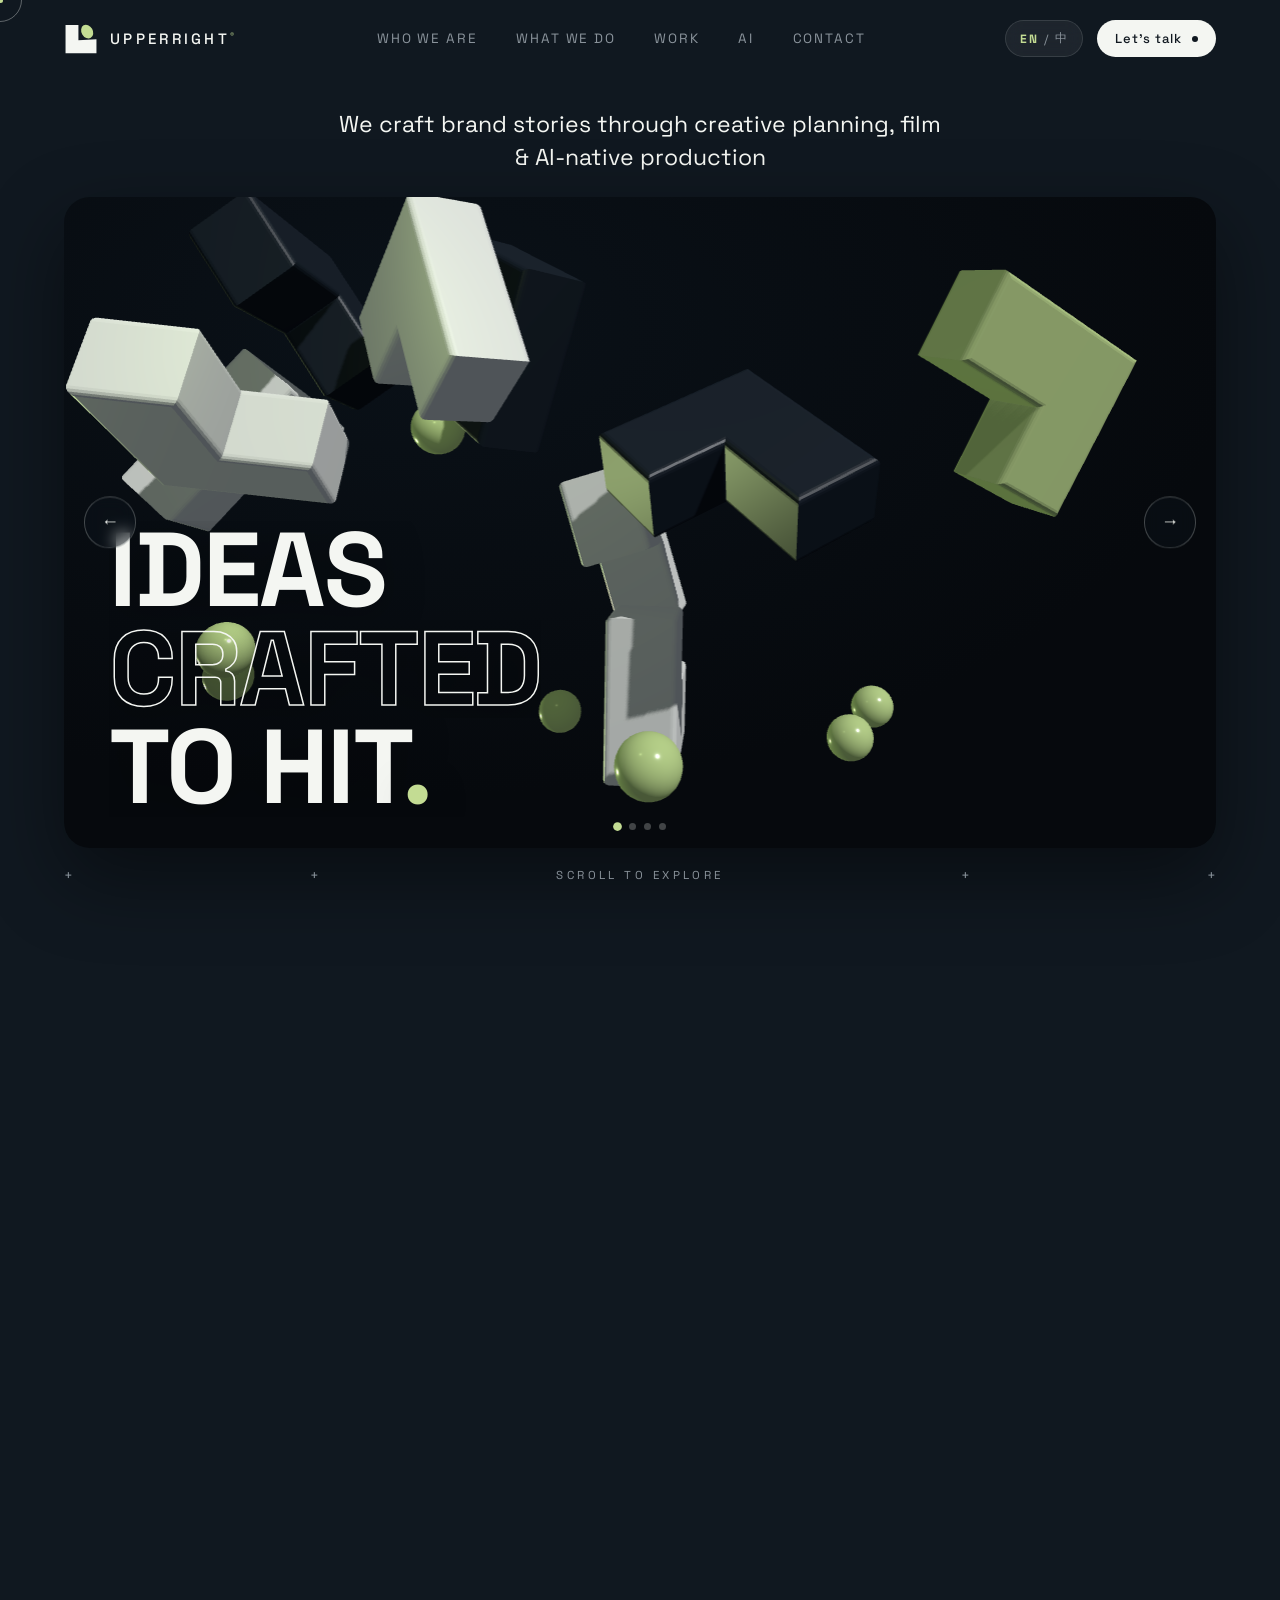
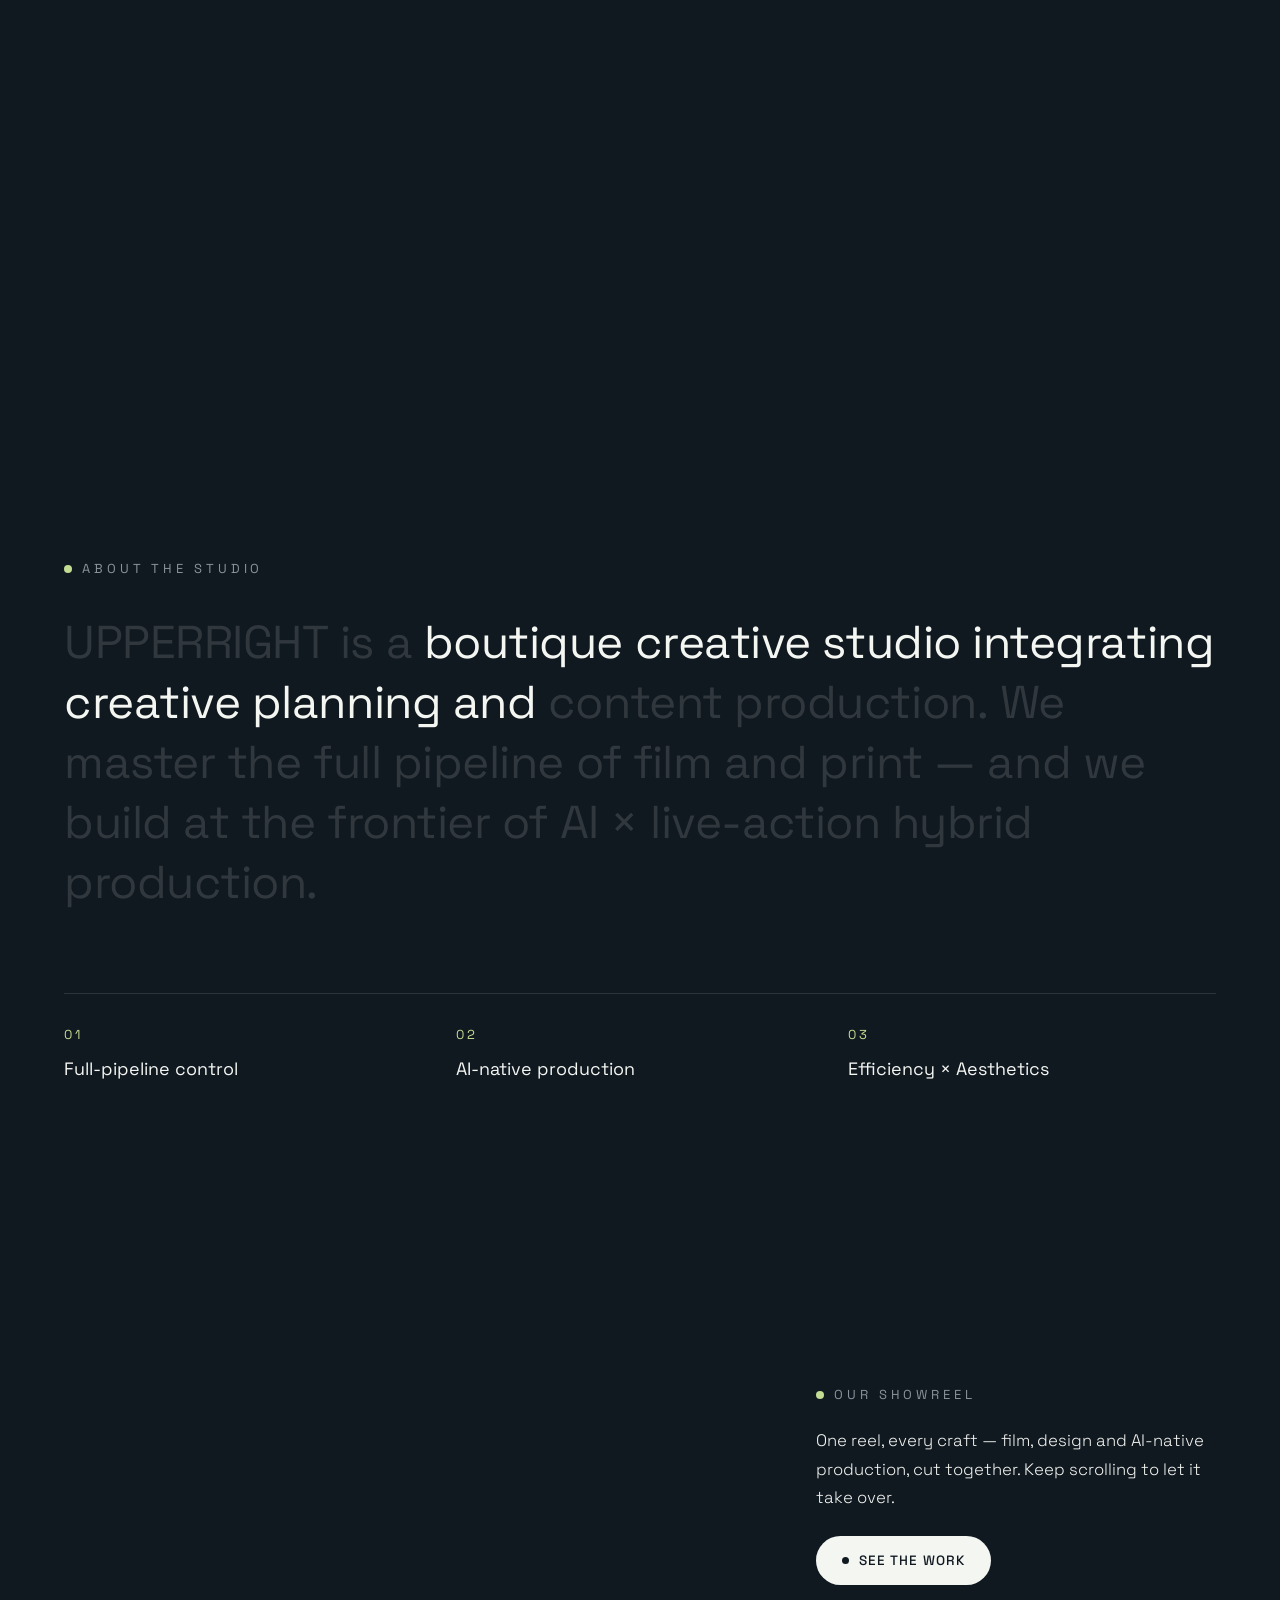
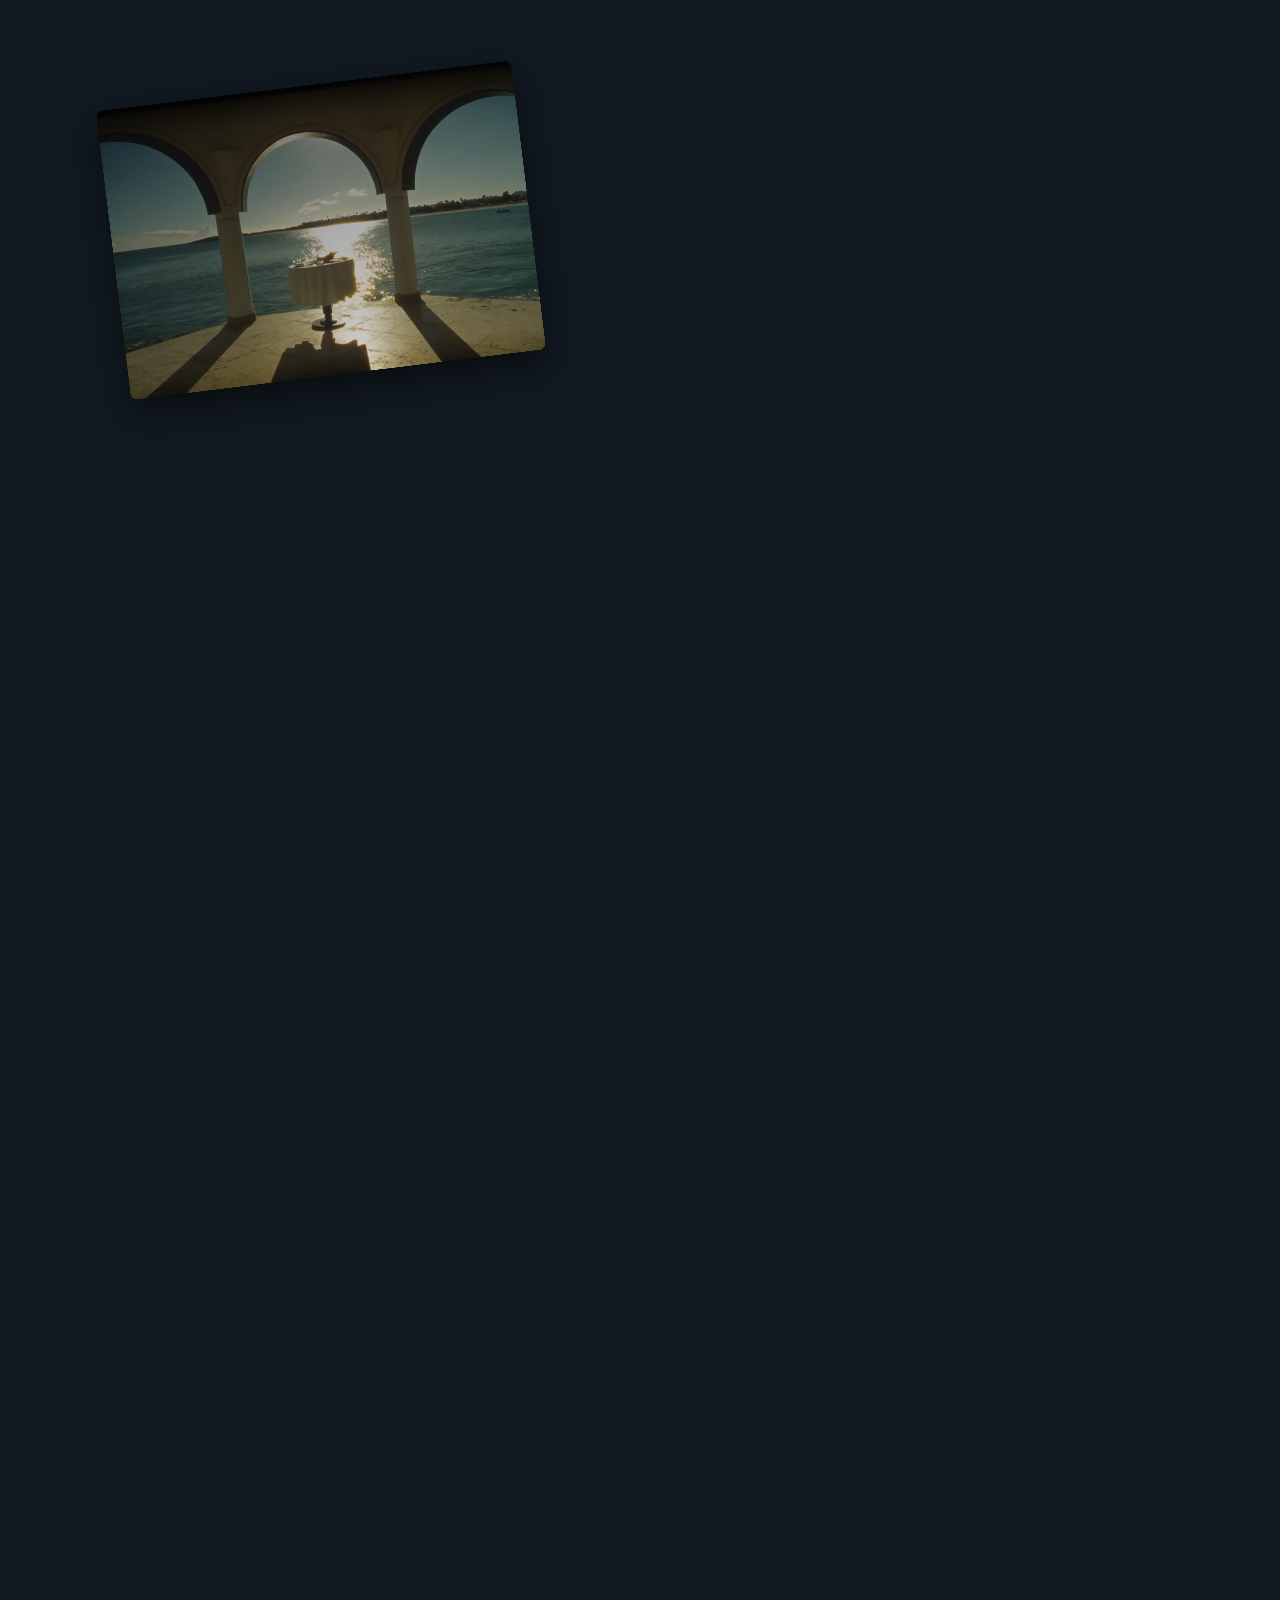
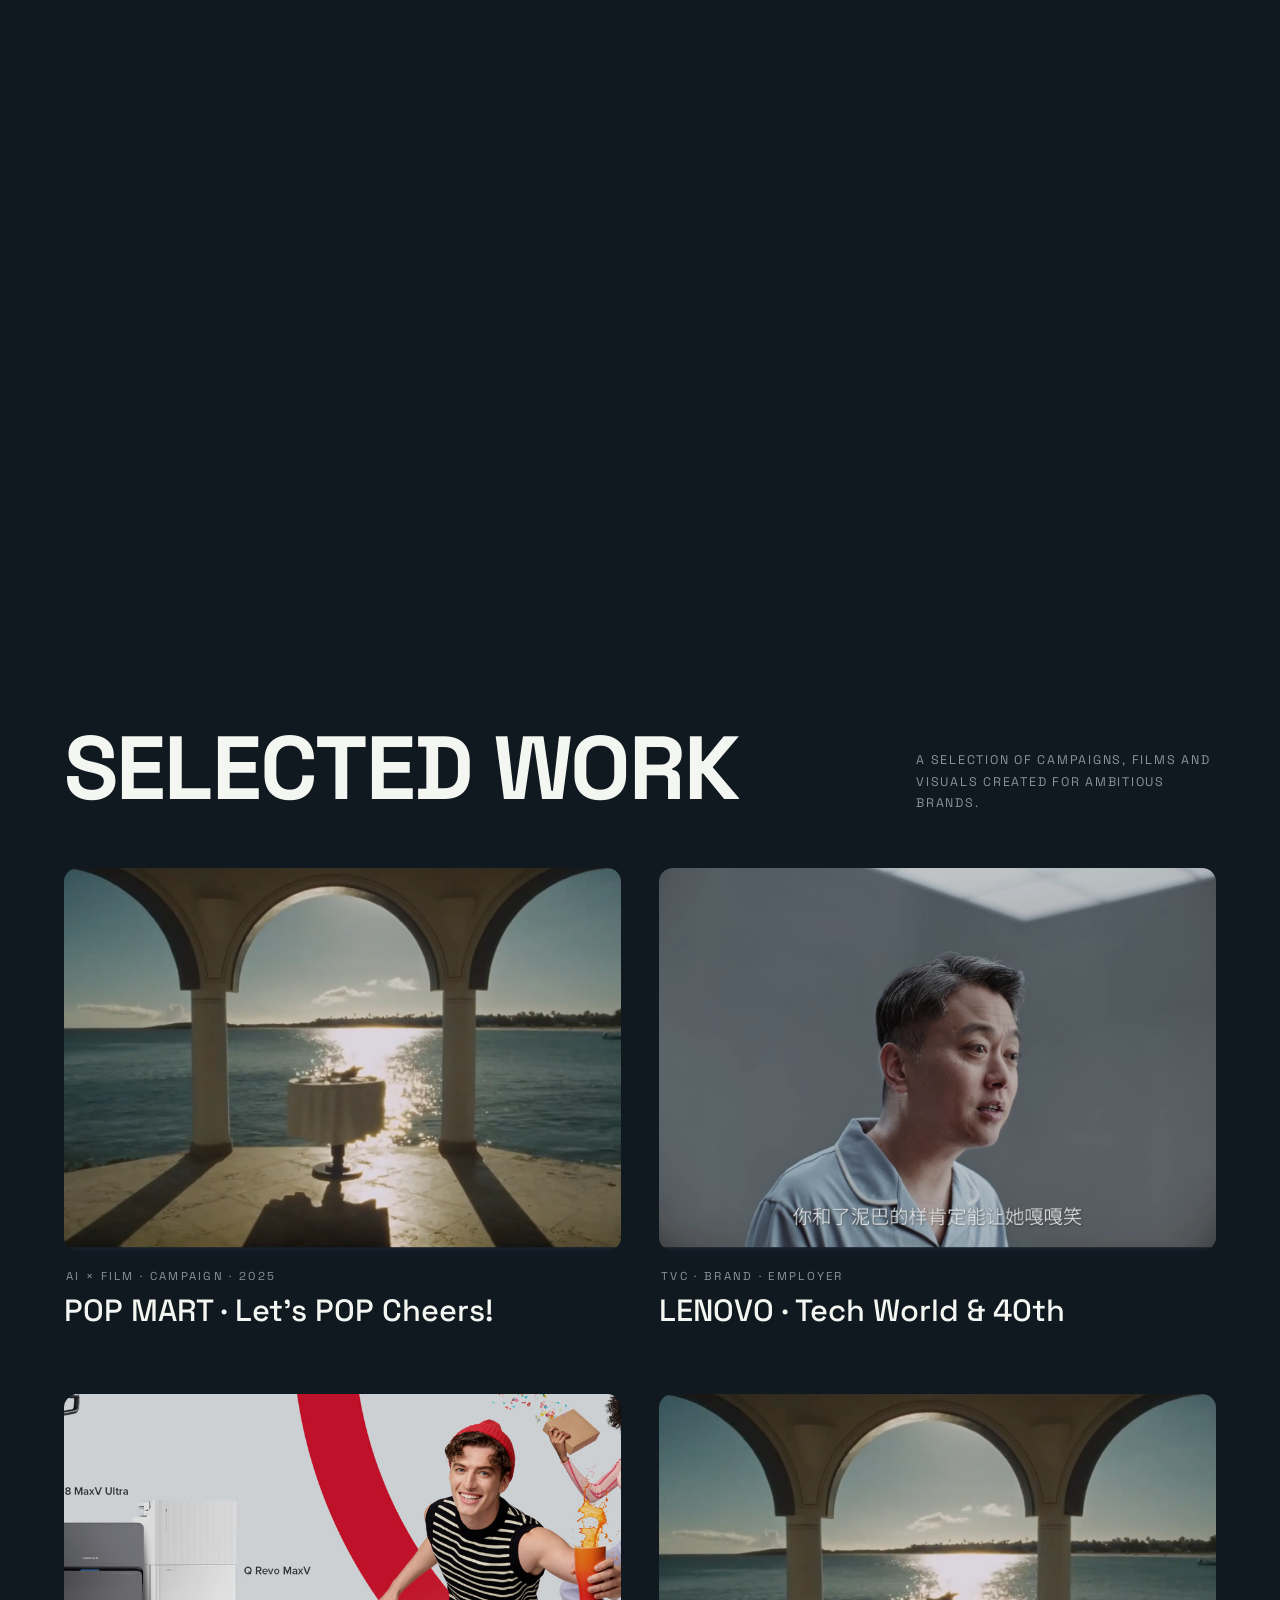
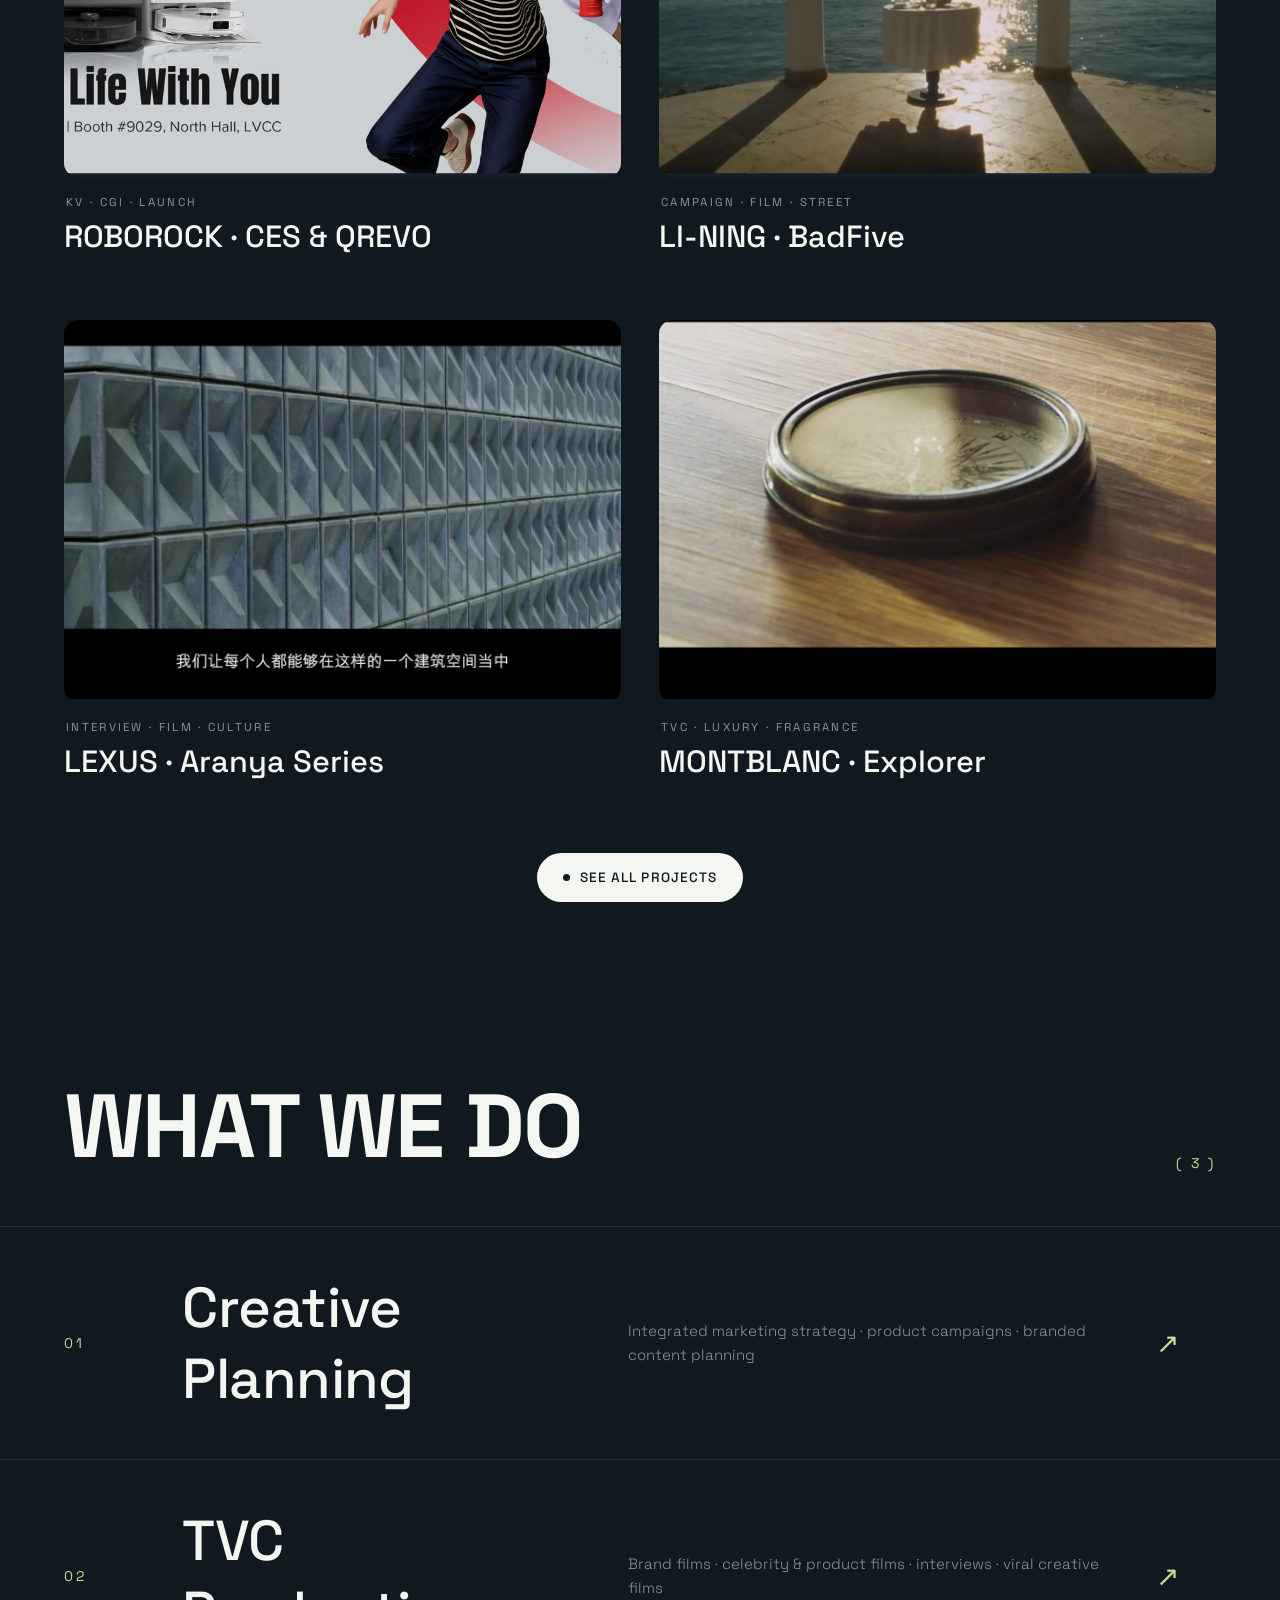
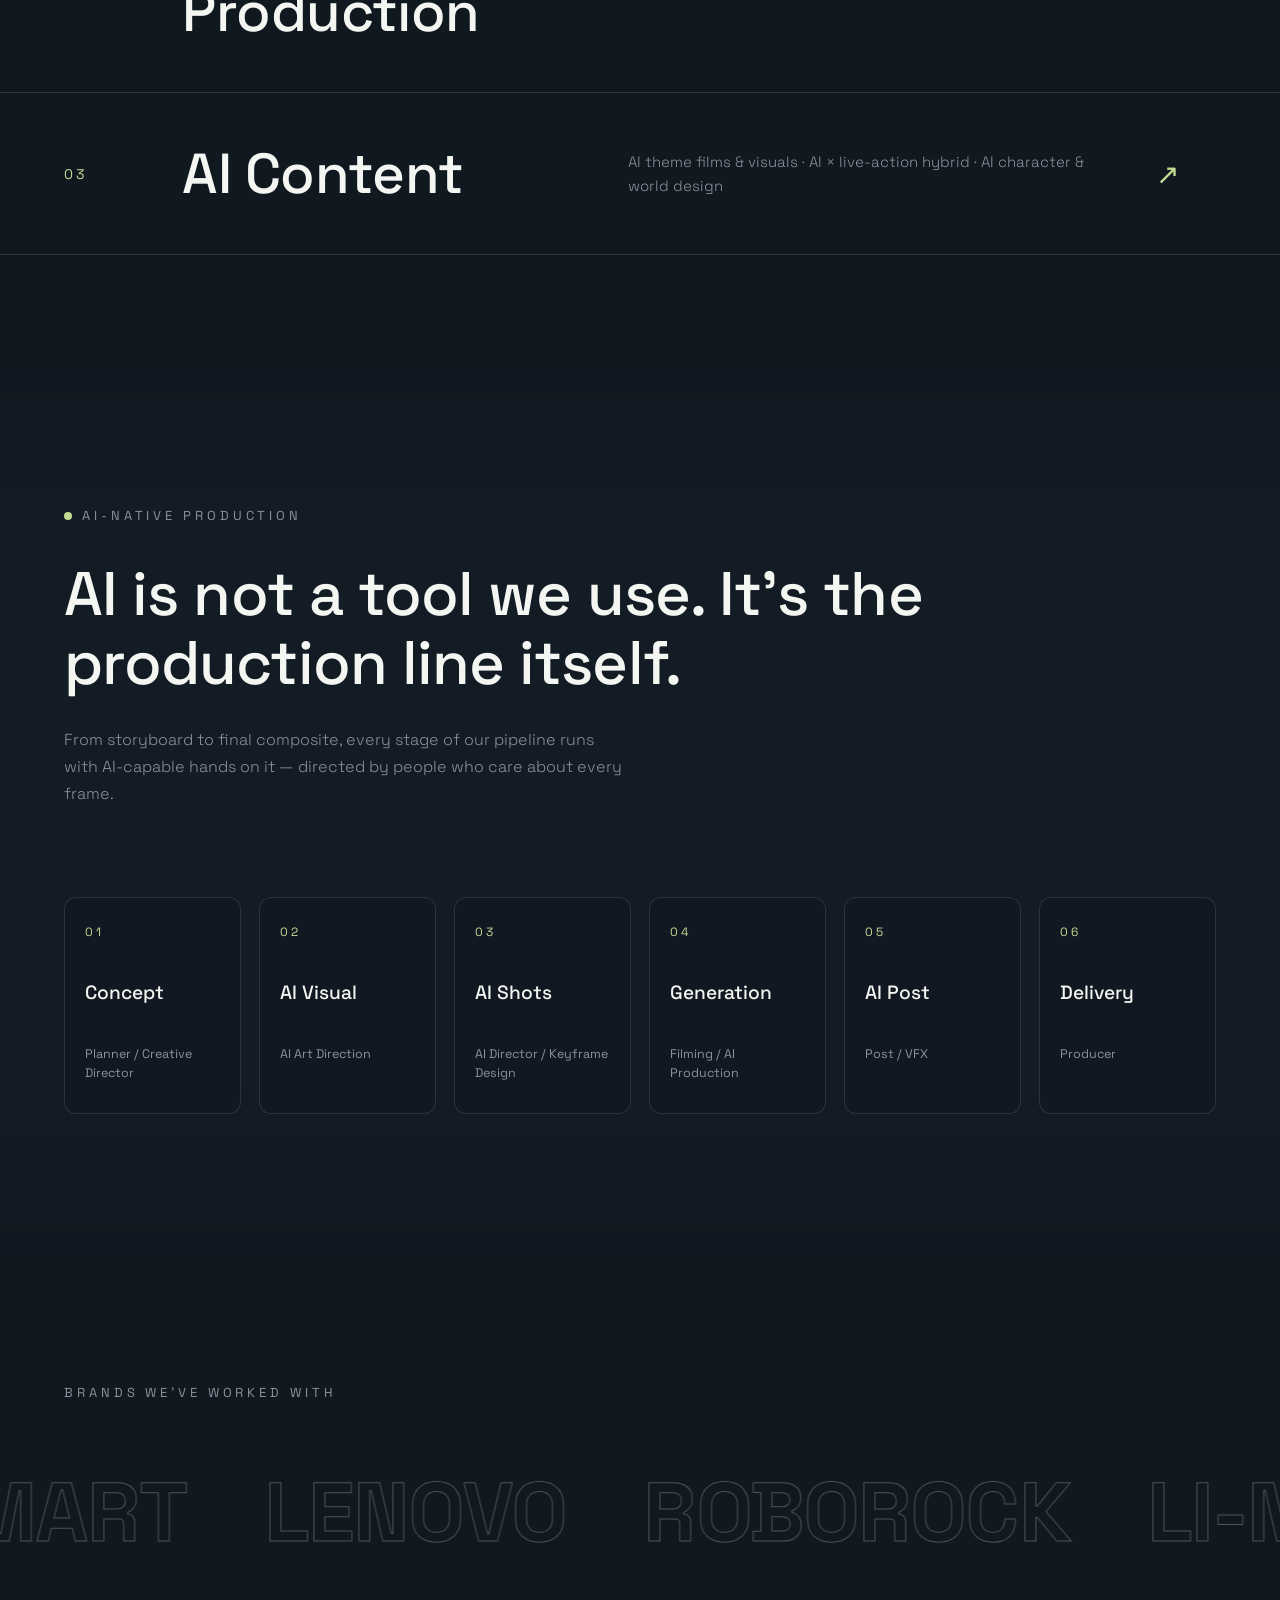
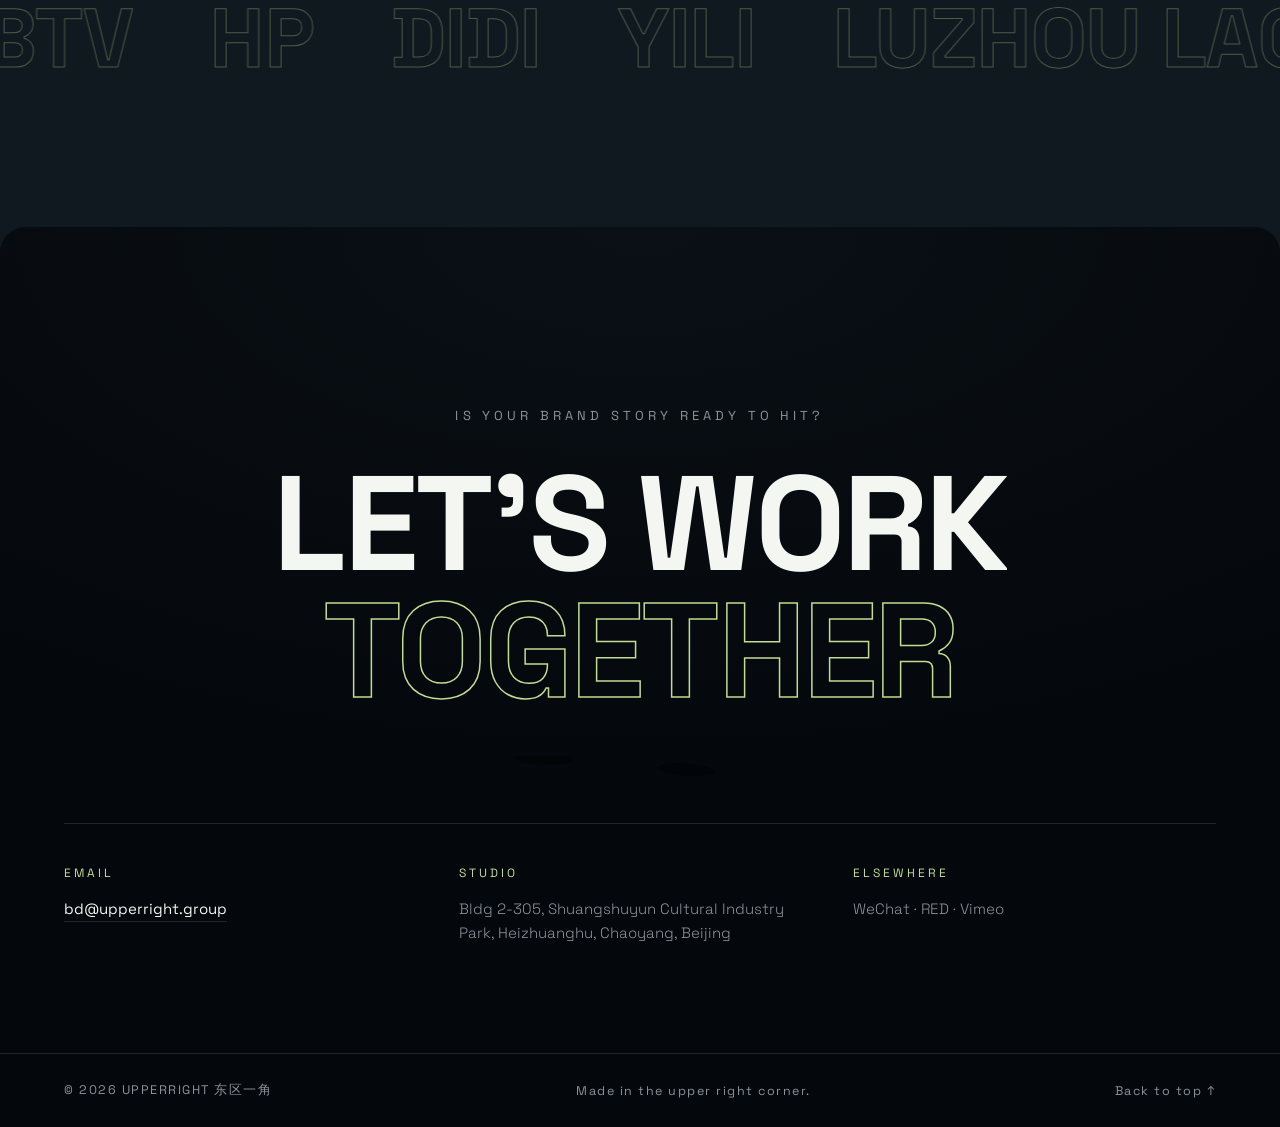
==== commit 8aab4ac1: "Add files via upload" ====
--- a/index.html
+++ b/index.html
@@ -6,7 +6,7 @@
   <title>UPPERRIGHT 东区一角 — Creative & Production Studio</title>
   <meta name="description" content="UPPERRIGHT 东区一角 is a boutique creative studio integrating creative planning and content production. Full-pipeline TVC, design and AI-native production." />
   <link rel="icon" type="image/svg+xml" href="assets/logo.svg" />
-  <link rel="stylesheet" href="css/style.css?v=3" />
+  <link rel="stylesheet" href="css/style.css?v=4" />
   <script type="importmap">
   {
     "imports": {
@@ -187,7 +187,7 @@
           <h3 class="wc-title"><i class="wc-arrow">→</i><span>LENOVO · Tech World & 40th</span></h3>
         </a>
 
-        <a class="wcard" href="#contact" data-vimeo="1210538198" data-cursor-view>
+        <a class="wcard" href="#contact" data-playlist='[{"t":"CES 2024 Main","v":"1210538198"},{"t":"CES 2024 · 02","v":"1210545000"}]' data-cursor-view>
           <div class="wcard-media"><img src="assets/img/roborock-ces.jpg" alt="Roborock CES" /></div>
           <span class="wc-tags">KV · CGI · LAUNCH</span>
           <h3 class="wc-title"><i class="wc-arrow">→</i><span>ROBOROCK · CES & QREVO</span></h3>
@@ -199,7 +199,7 @@
           <h3 class="wc-title"><i class="wc-arrow">→</i><span>LI-NING · BadFive</span></h3>
         </a>
 
-        <a class="wcard" href="#contact" data-vimeo="1210537100" data-cursor-view>
+        <a class="wcard" href="#contact" data-playlist='[{"t":"Aranya × Ma Yin","v":"1210537100"},{"t":"× SMFK","y":"y_mjbCcxV0A"},{"t":"× To Summer 观夏","y":"SEqQkbeQz1s"}]' data-cursor-view>
           <div class="wcard-media"><img src="assets/img/lexus-aranya.jpg" alt="Lexus x Aranya" /></div>
           <span class="wc-tags">INTERVIEW · FILM · CULTURE</span>
           <h3 class="wc-title"><i class="wc-arrow">→</i><span>LEXUS · Aranya Series</span></h3>
@@ -317,6 +317,6 @@
   <script type="module" src="js/tube.js"></script>
   <script type="module" src="js/contact3d.js"></script>
   <script src="js/trail.js"></script>
-    <script src="js/lightbox.js"></script>
+    <script src="js/lightbox.js?v=2"></script>
 </body>
 </html>
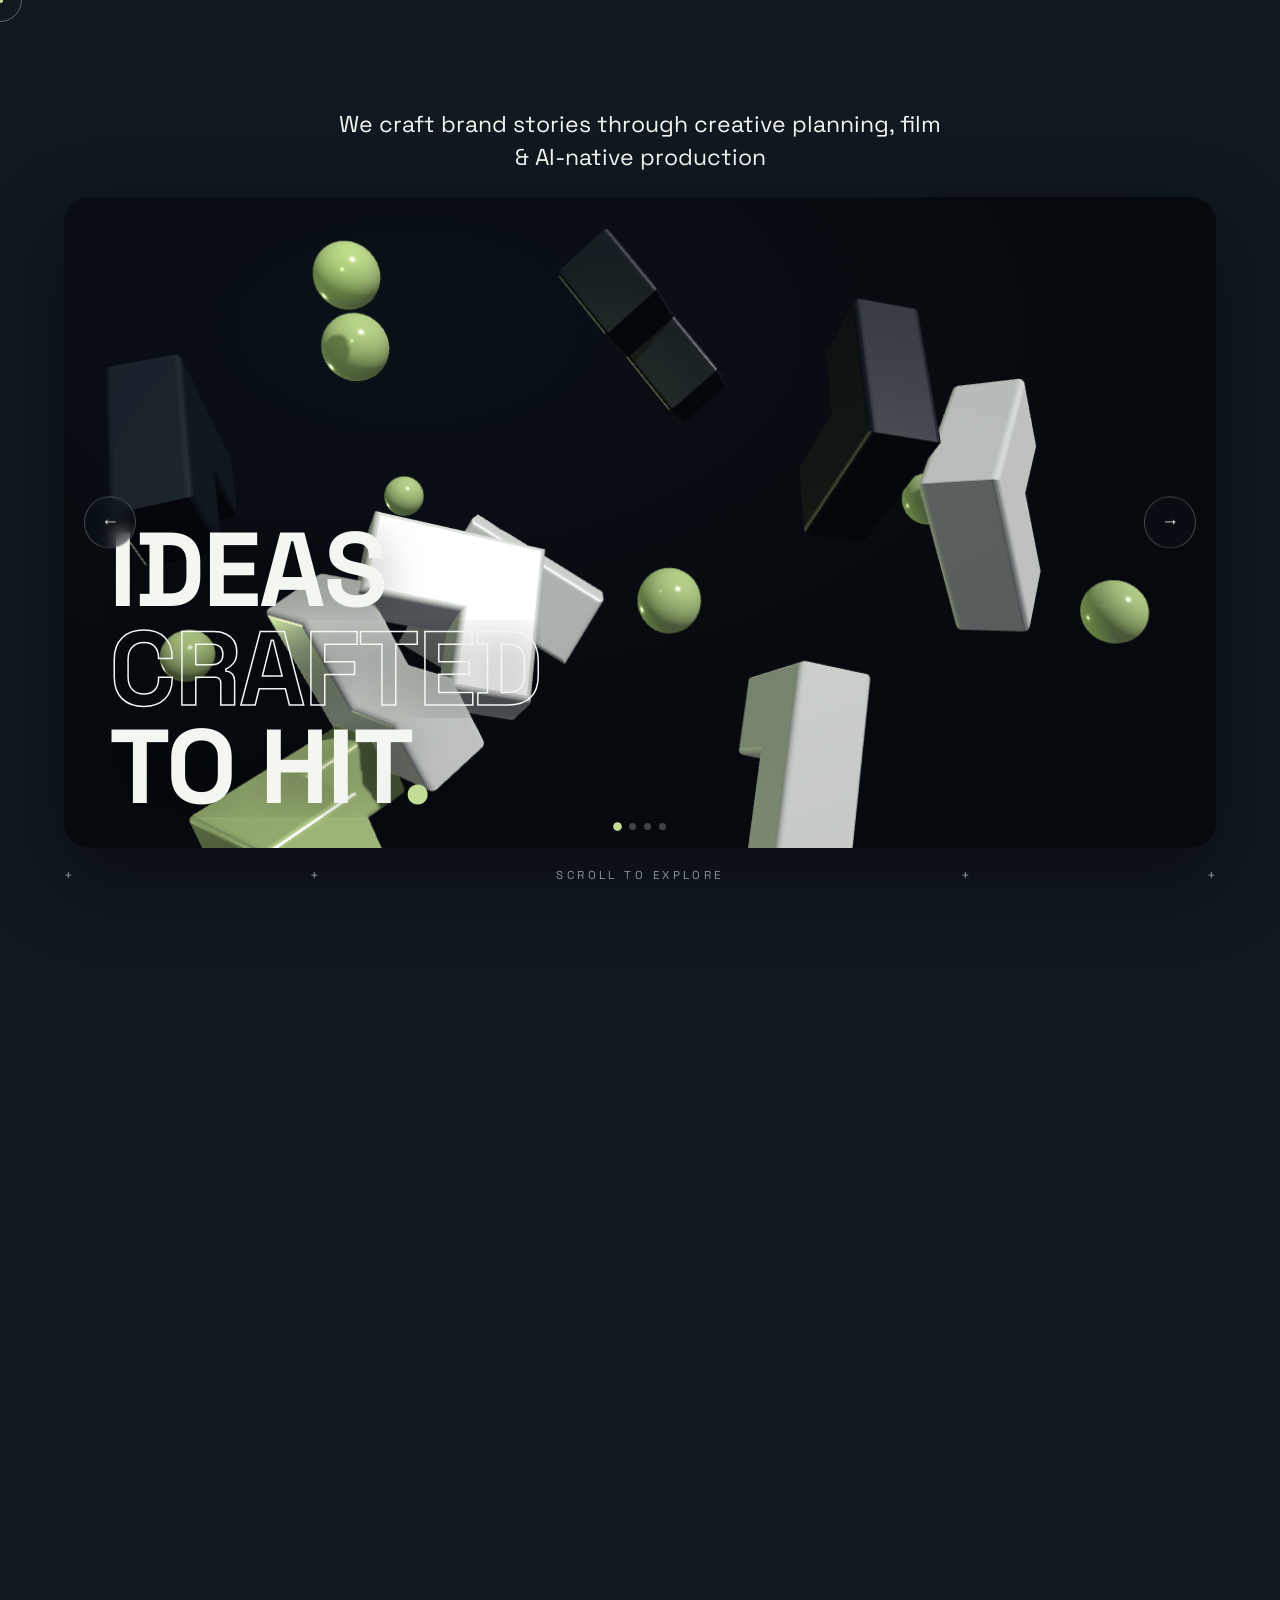
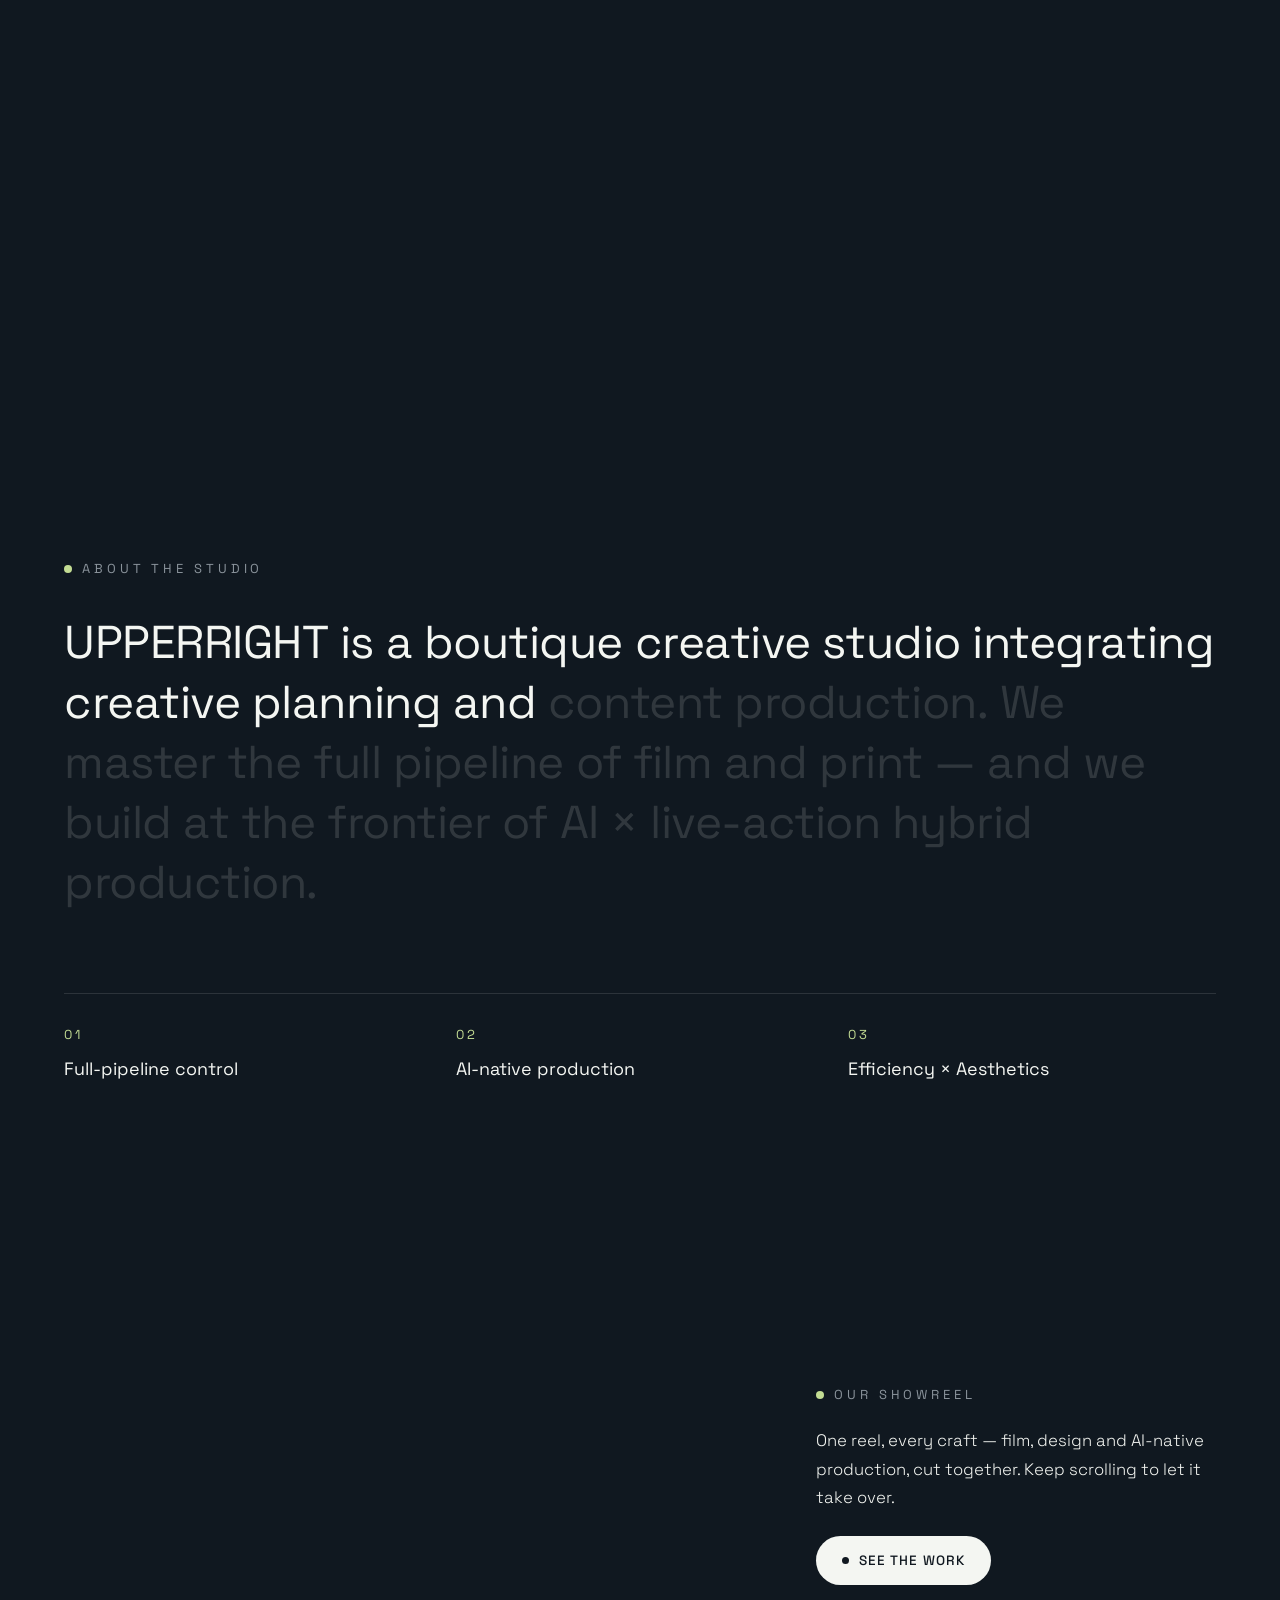
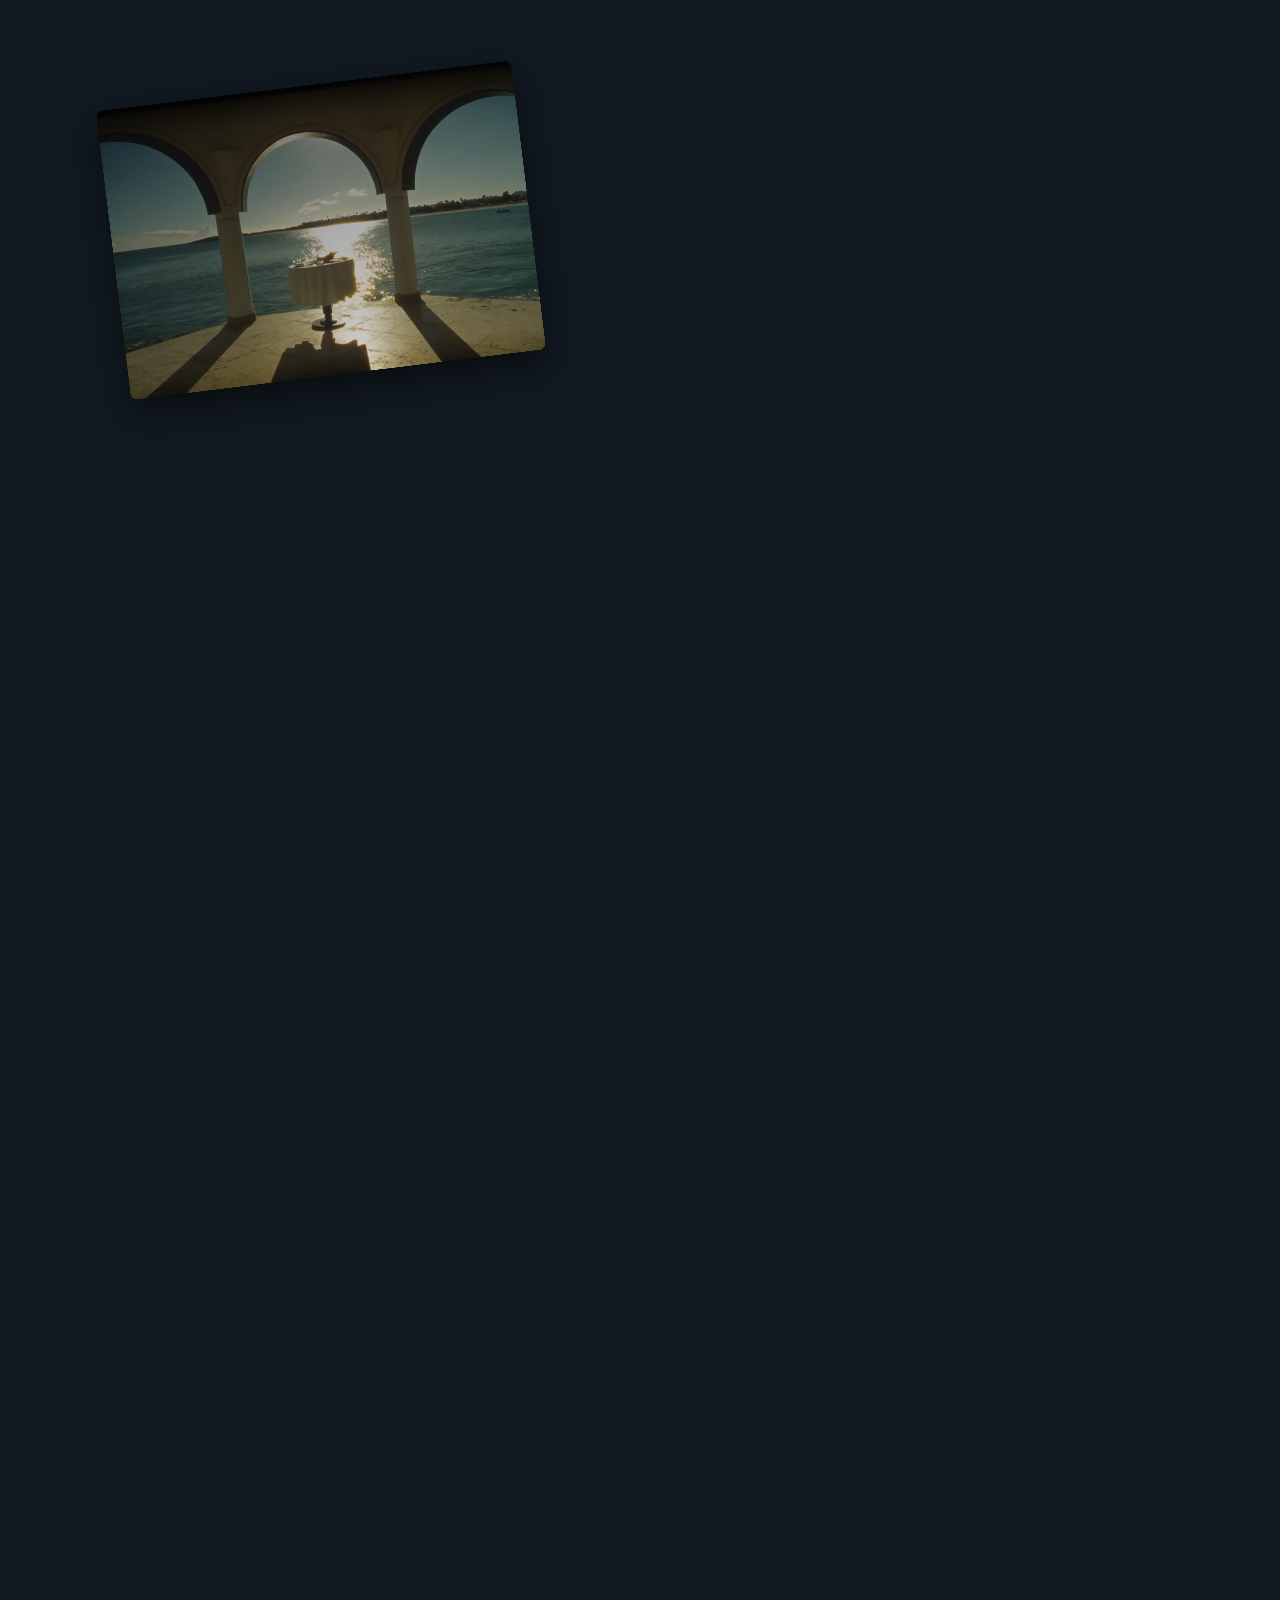
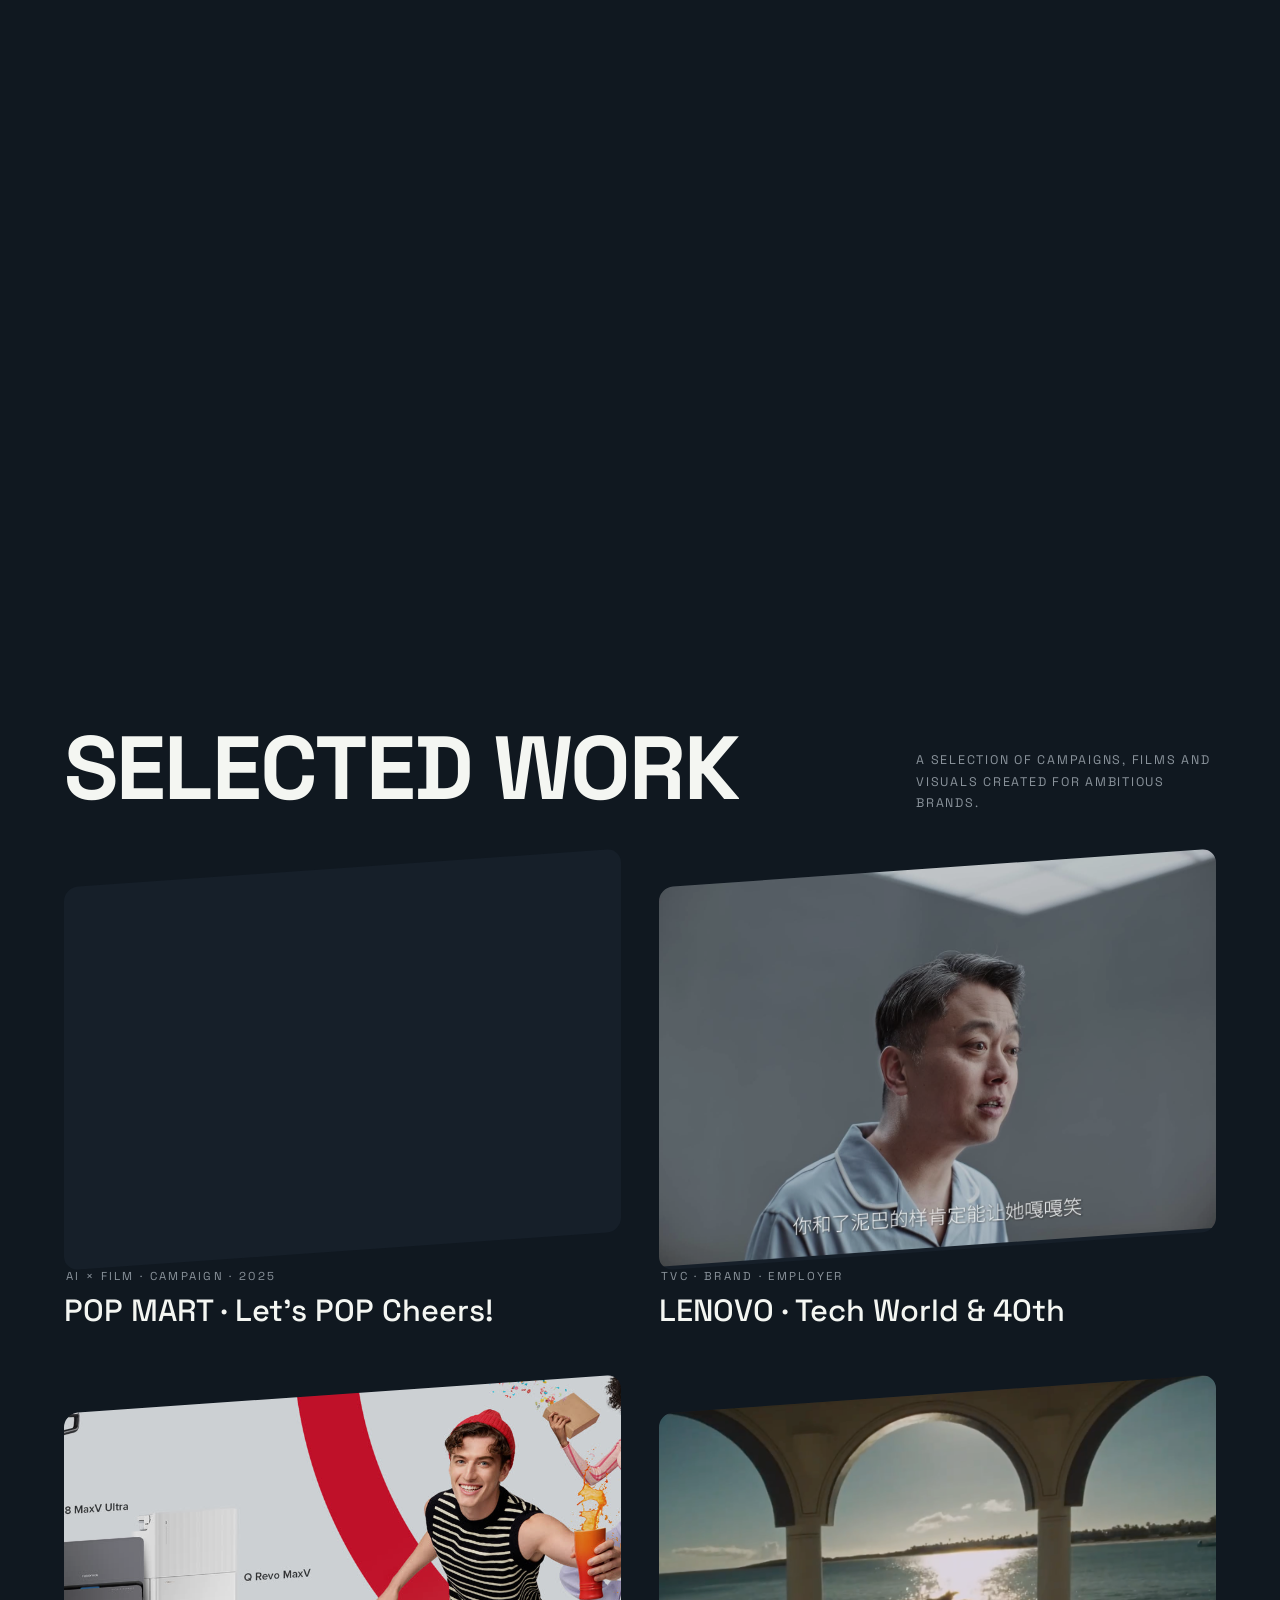
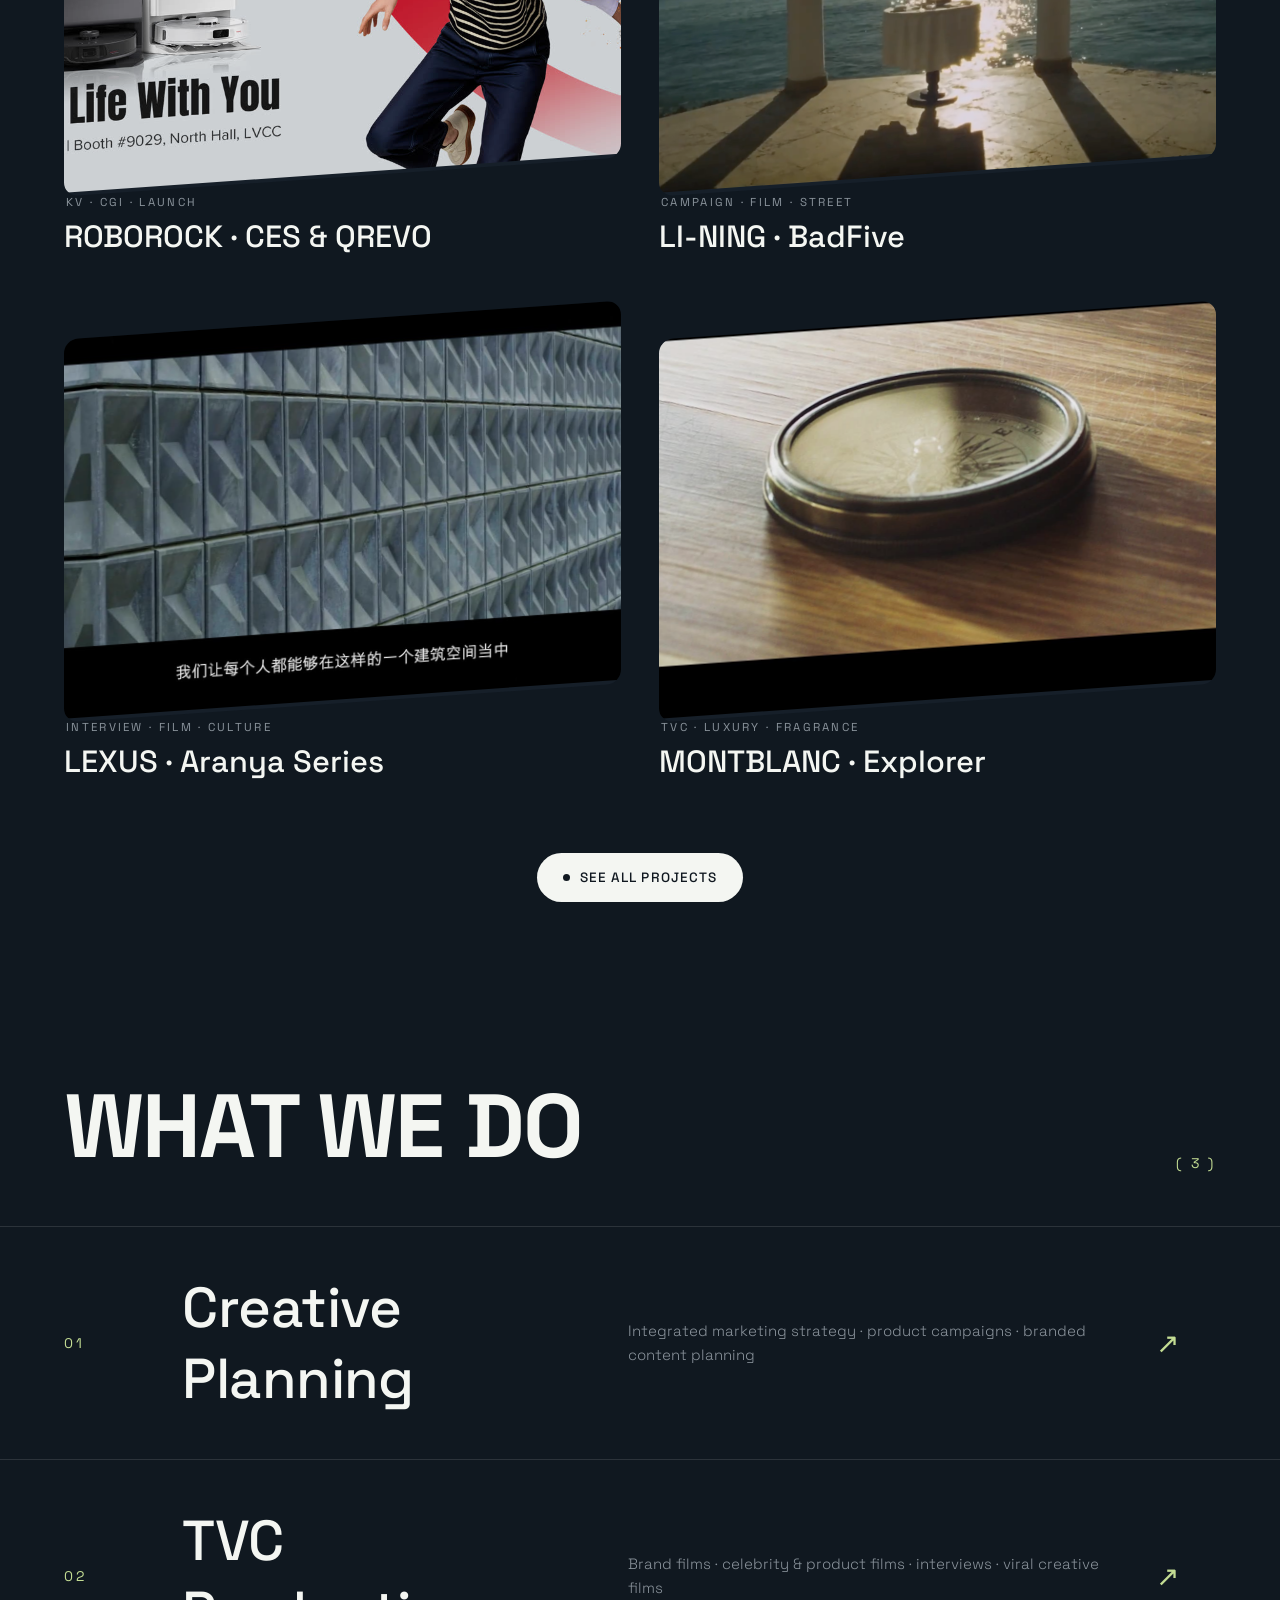
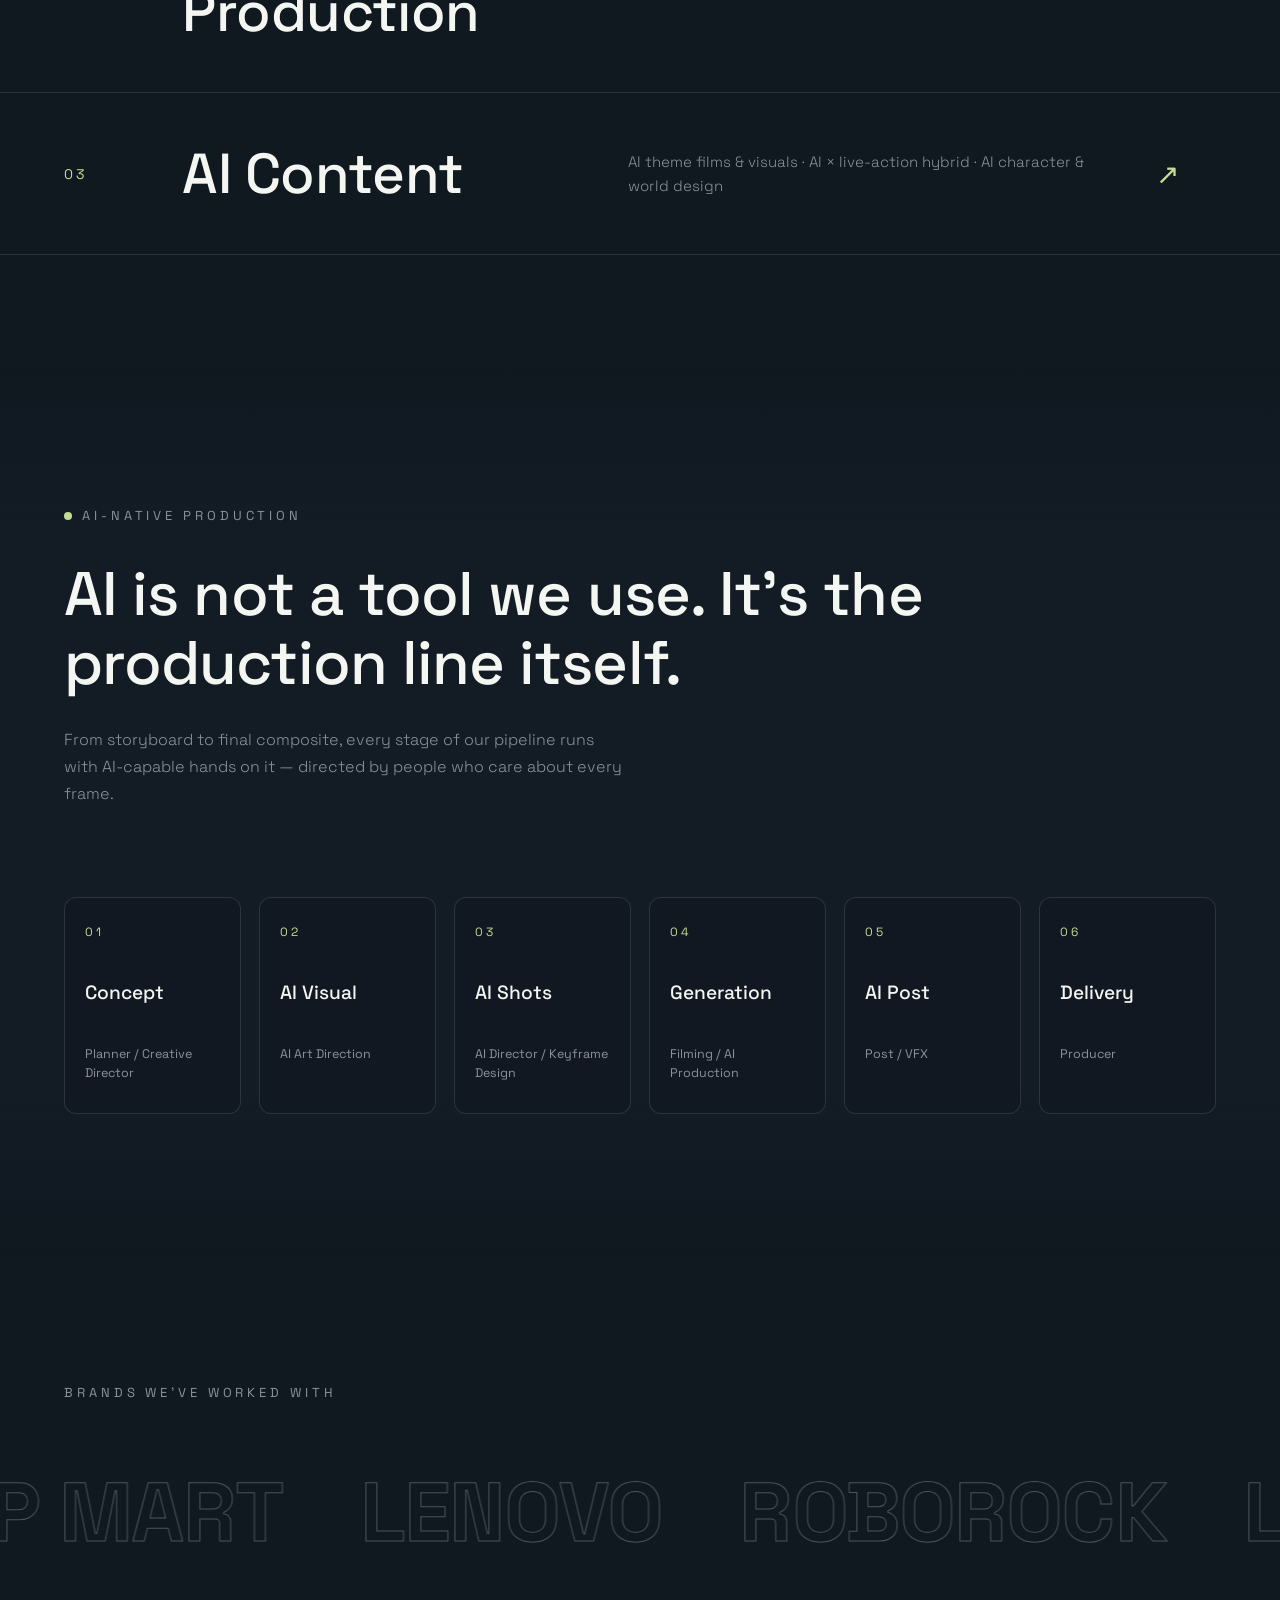
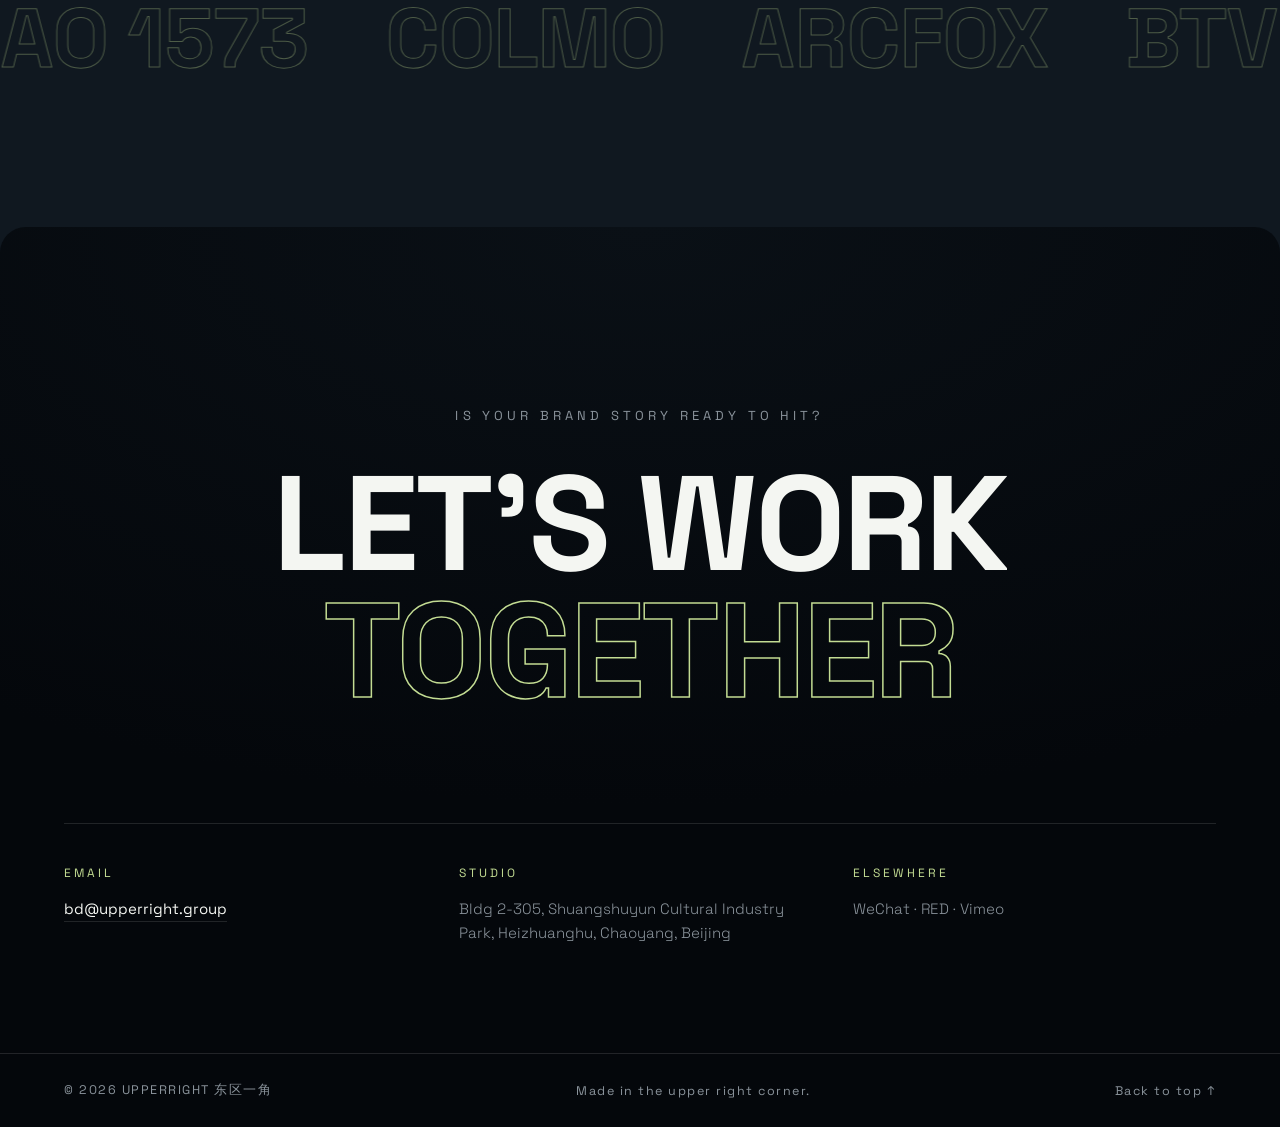
==== commit db558191: "Add files via upload" ====
--- a/index.html
+++ b/index.html
@@ -6,7 +6,7 @@
   <title>UPPERRIGHT 东区一角 — Creative & Production Studio</title>
   <meta name="description" content="UPPERRIGHT 东区一角 is a boutique creative studio integrating creative planning and content production. Full-pipeline TVC, design and AI-native production." />
   <link rel="icon" type="image/svg+xml" href="assets/logo.svg" />
-  <link rel="stylesheet" href="css/style.css?v=4" />
+  <link rel="stylesheet" href="css/style.css?v=5" />
   <script type="importmap">
   {
     "imports": {
@@ -106,8 +106,8 @@
                 <p class="hs-sub" data-i18n="hero.case3">Global employer-brand film — What does it mean to work at a global company?</p>
               </div>
             </div>
-            <div class="hslide hslide-case" data-cursor-view onclick="location.href='projects.html'">
-              <img src="assets/img/placeholder.png" alt="POP MART — Let's POP Cheers!" />
+            <div class="hslide hslide-case" data-cursor-view data-mp4="assets/video/popmart-cheers.mp4">
+              <img src="assets/img/popmart-cheers.jpg" alt="POP MART — Let's POP Cheers!" />
               <div class="hs-info">
                 <span class="hs-kicker" data-i18n="hero.caseKicker">Featured Case</span>
                 <h2 class="hs-title">POP MART <span class="wc-x">×</span> Let's POP Cheers!</h2>
@@ -175,8 +175,8 @@
       </div>
       <div class="work-grid">
 
-        <a class="wcard" href="#contact" data-cursor-view>
-          <div class="wcard-media"><img src="assets/img/placeholder.png" alt="POP MART — Let's POP Cheers!" /></div>
+        <a class="wcard" href="#contact" data-mp4="assets/video/popmart-cheers.mp4" data-cursor-view>
+          <div class="wcard-media"><img src="assets/img/popmart-cheers.jpg" alt="POP MART — Let's POP Cheers!" /></div>
           <span class="wc-tags">AI × FILM · CAMPAIGN · 2025</span>
           <h3 class="wc-title"><i class="wc-arrow">→</i><span>POP MART · Let's POP Cheers!</span></h3>
         </a>
@@ -317,6 +317,6 @@
   <script type="module" src="js/tube.js"></script>
   <script type="module" src="js/contact3d.js"></script>
   <script src="js/trail.js"></script>
-    <script src="js/lightbox.js?v=2"></script>
+    <script src="js/lightbox.js?v=3"></script>
 </body>
 </html>
--- a/css/style.css
+++ b/css/style.css
@@ -787,3 +787,7 @@
 .vlb-frame iframe{position:absolute;inset:0;width:100%;height:100%;border:0}
 .vlb-close{position:absolute;top:-48px;right:0;background:none;border:0;color:#fff;font-size:32px;cursor:pointer;line-height:1;font-family:inherit}
 .vlb-close:hover{color:#C3DC93}
+.vlb-tabs{display:flex;gap:8px;margin-top:14px;flex-wrap:wrap}
+.vlb-tab{background:none;border:1px solid rgba(255,255,255,.25);color:#fff;padding:8px 16px;border-radius:999px;cursor:pointer;font-family:inherit;font-size:13px;letter-spacing:.05em;transition:all .2s}
+.vlb-tab:hover{border-color:#C3DC93;color:#C3DC93}
+.vlb-tab.is-active{background:#C3DC93;border-color:#C3DC93;color:#101820}
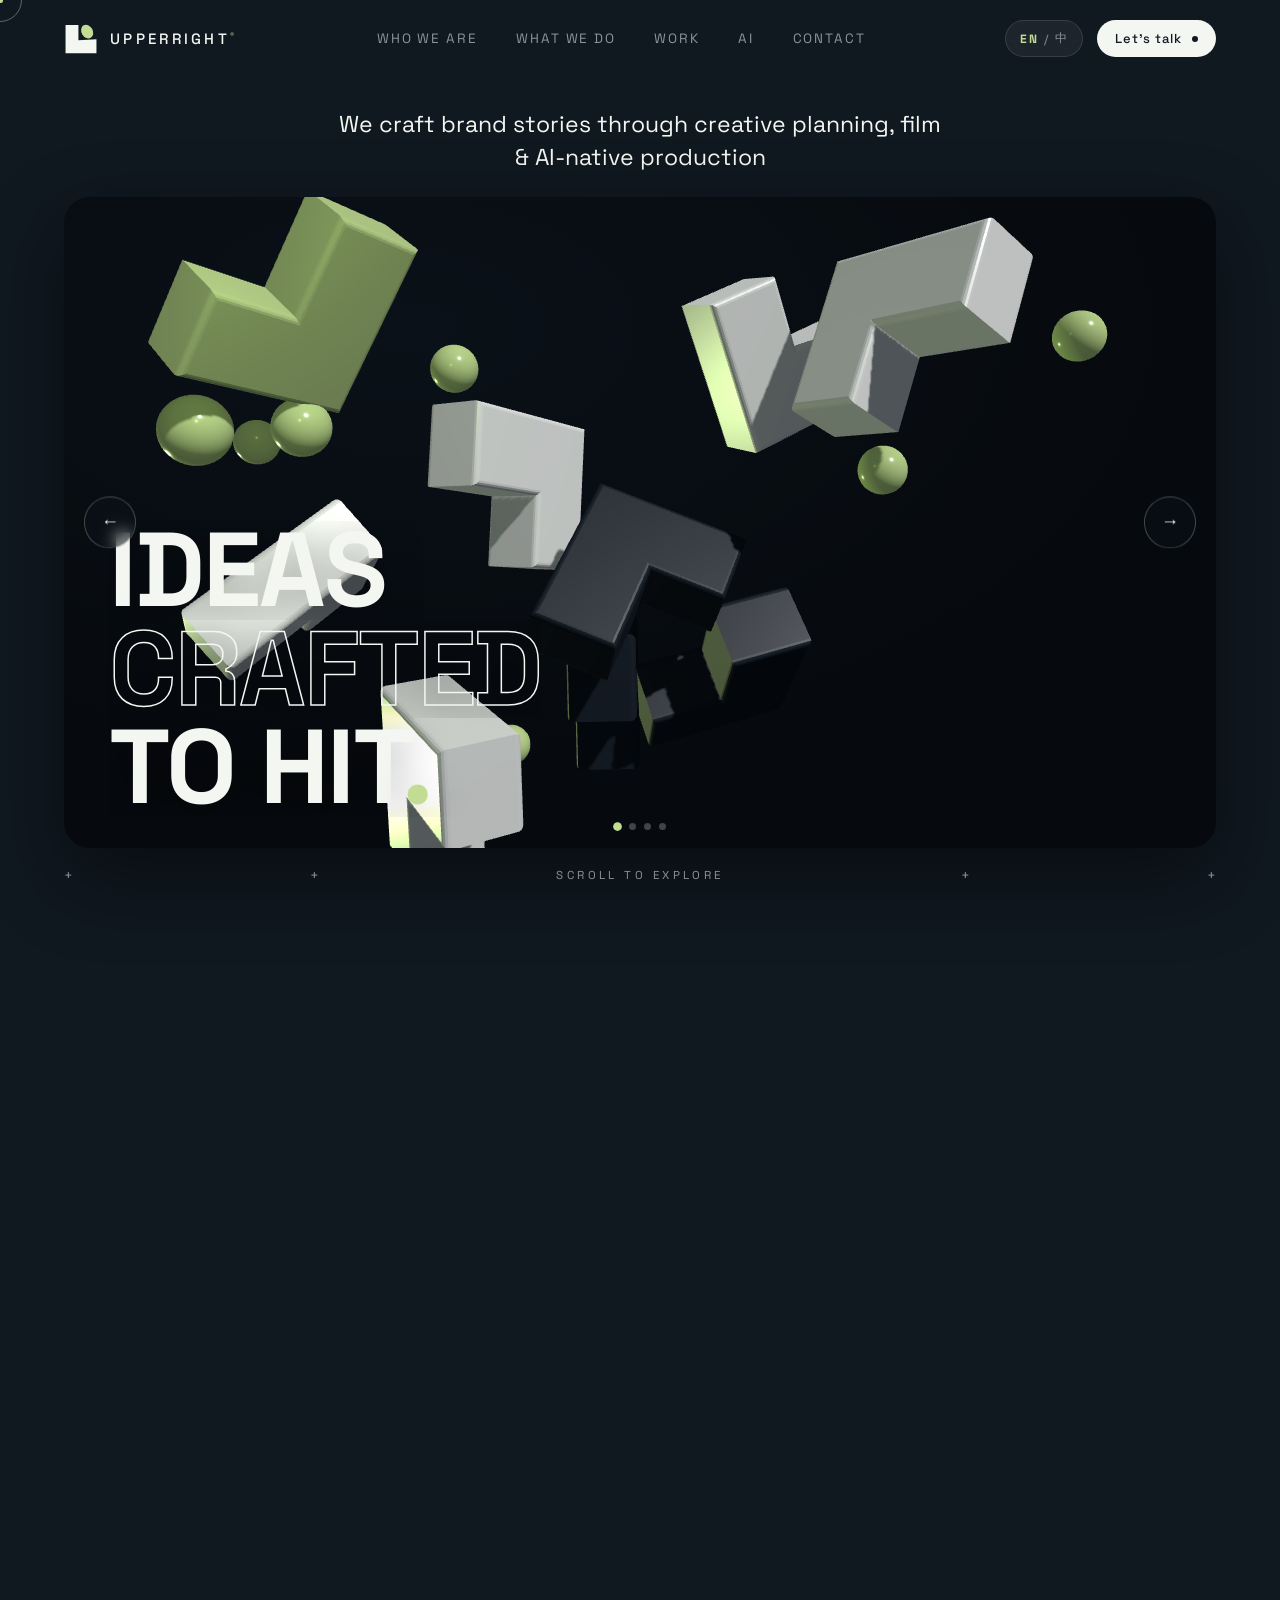
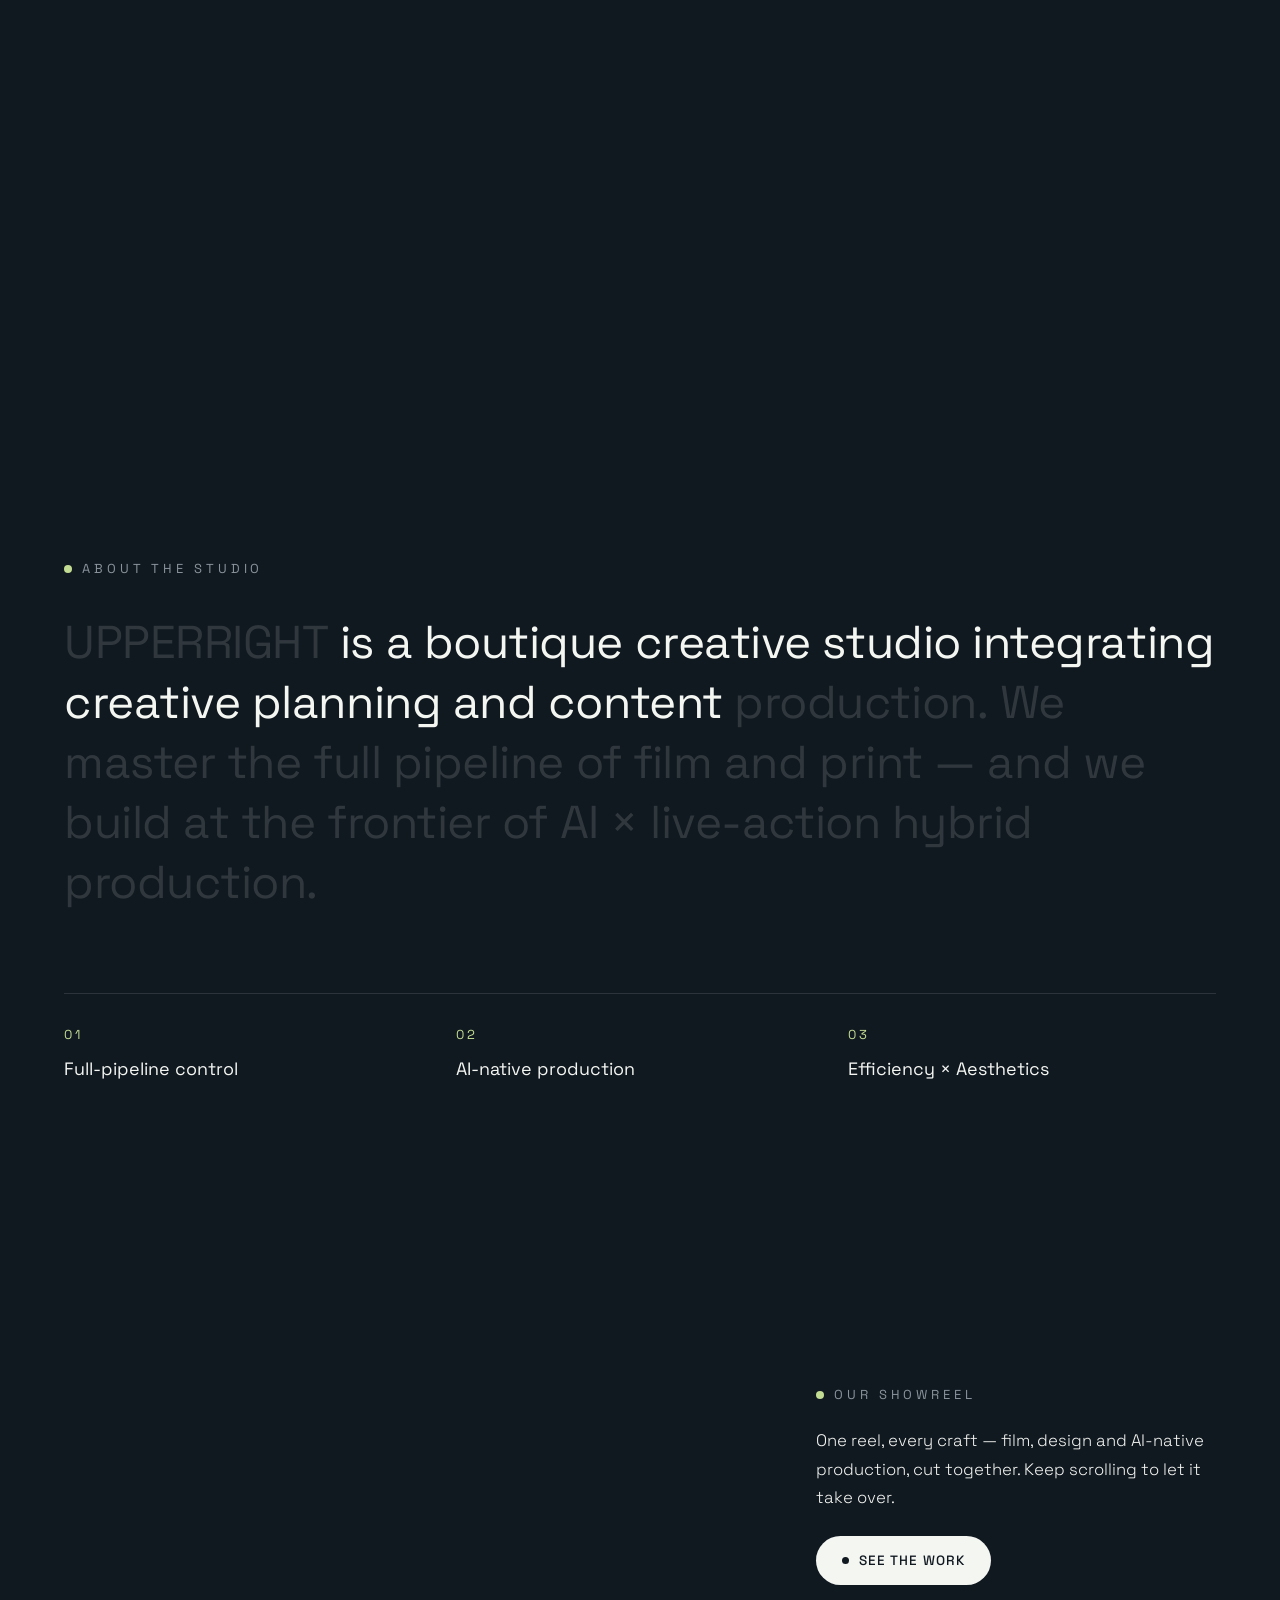
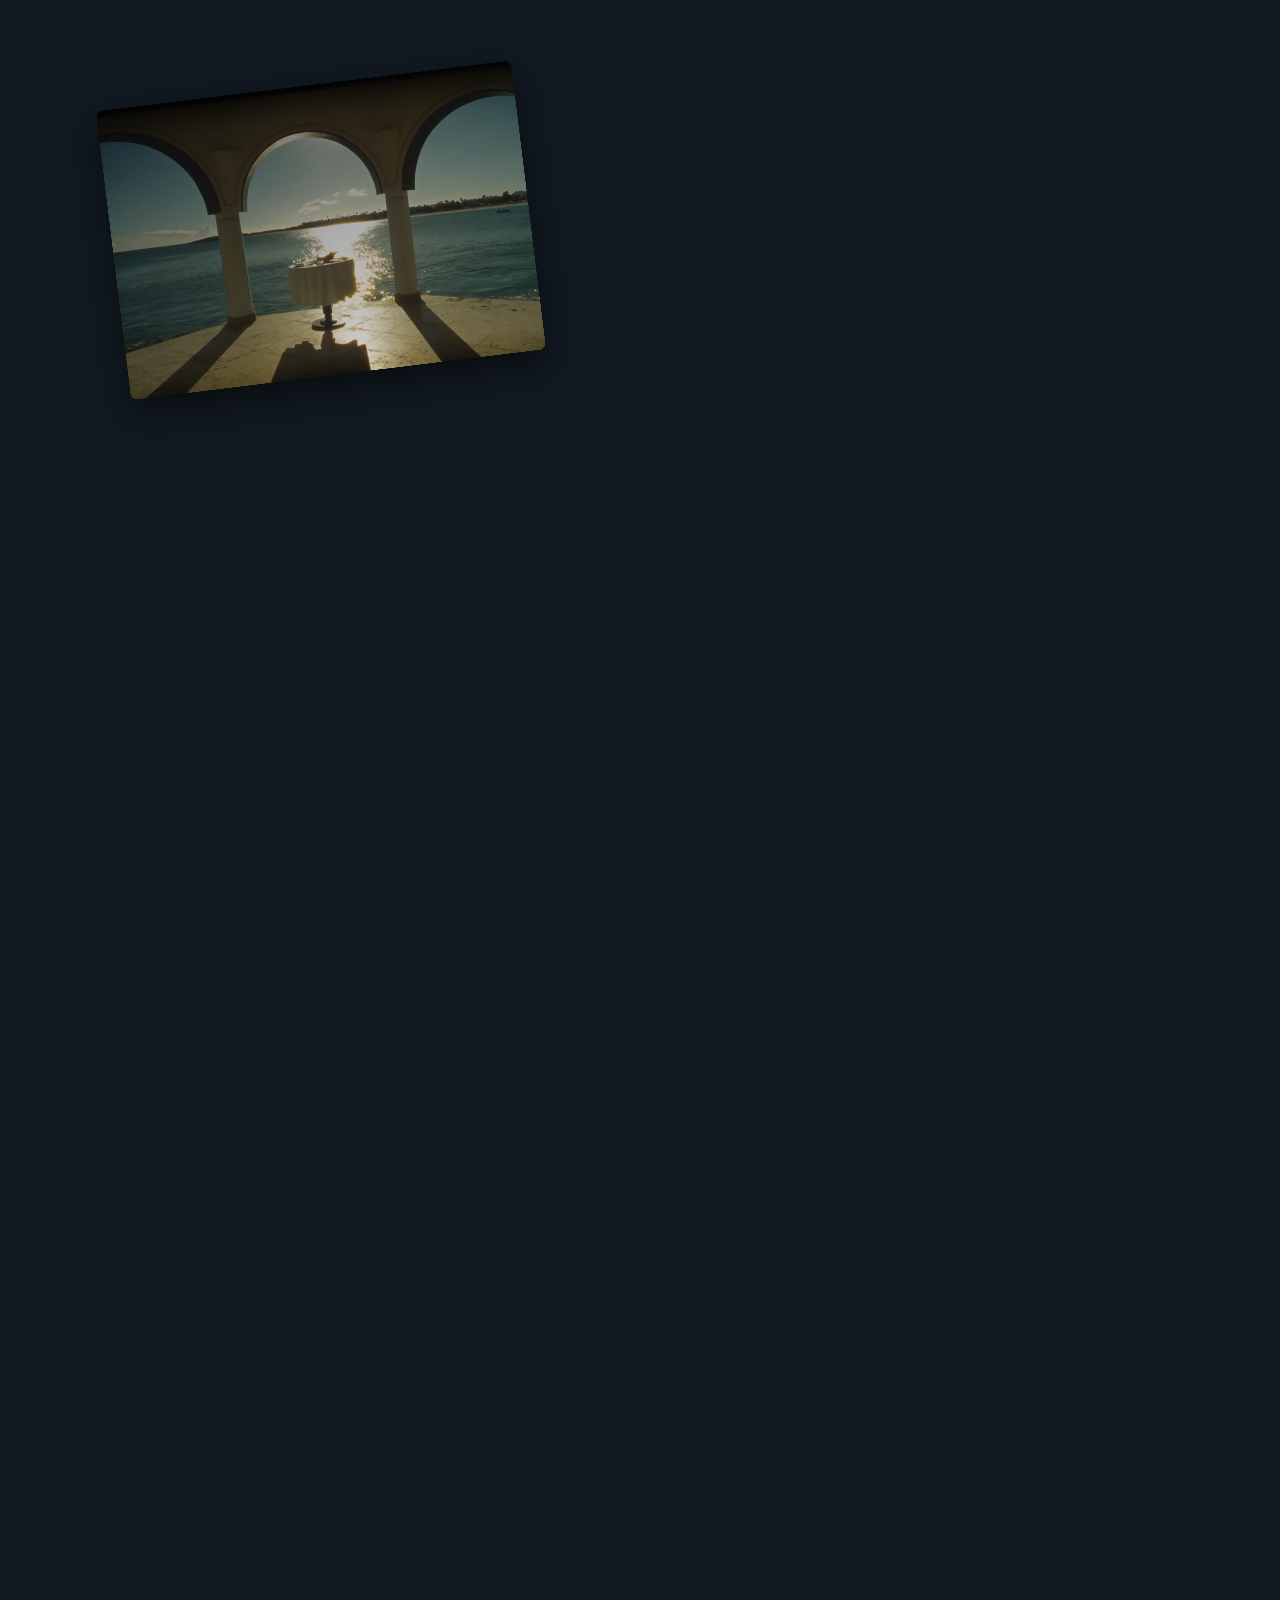
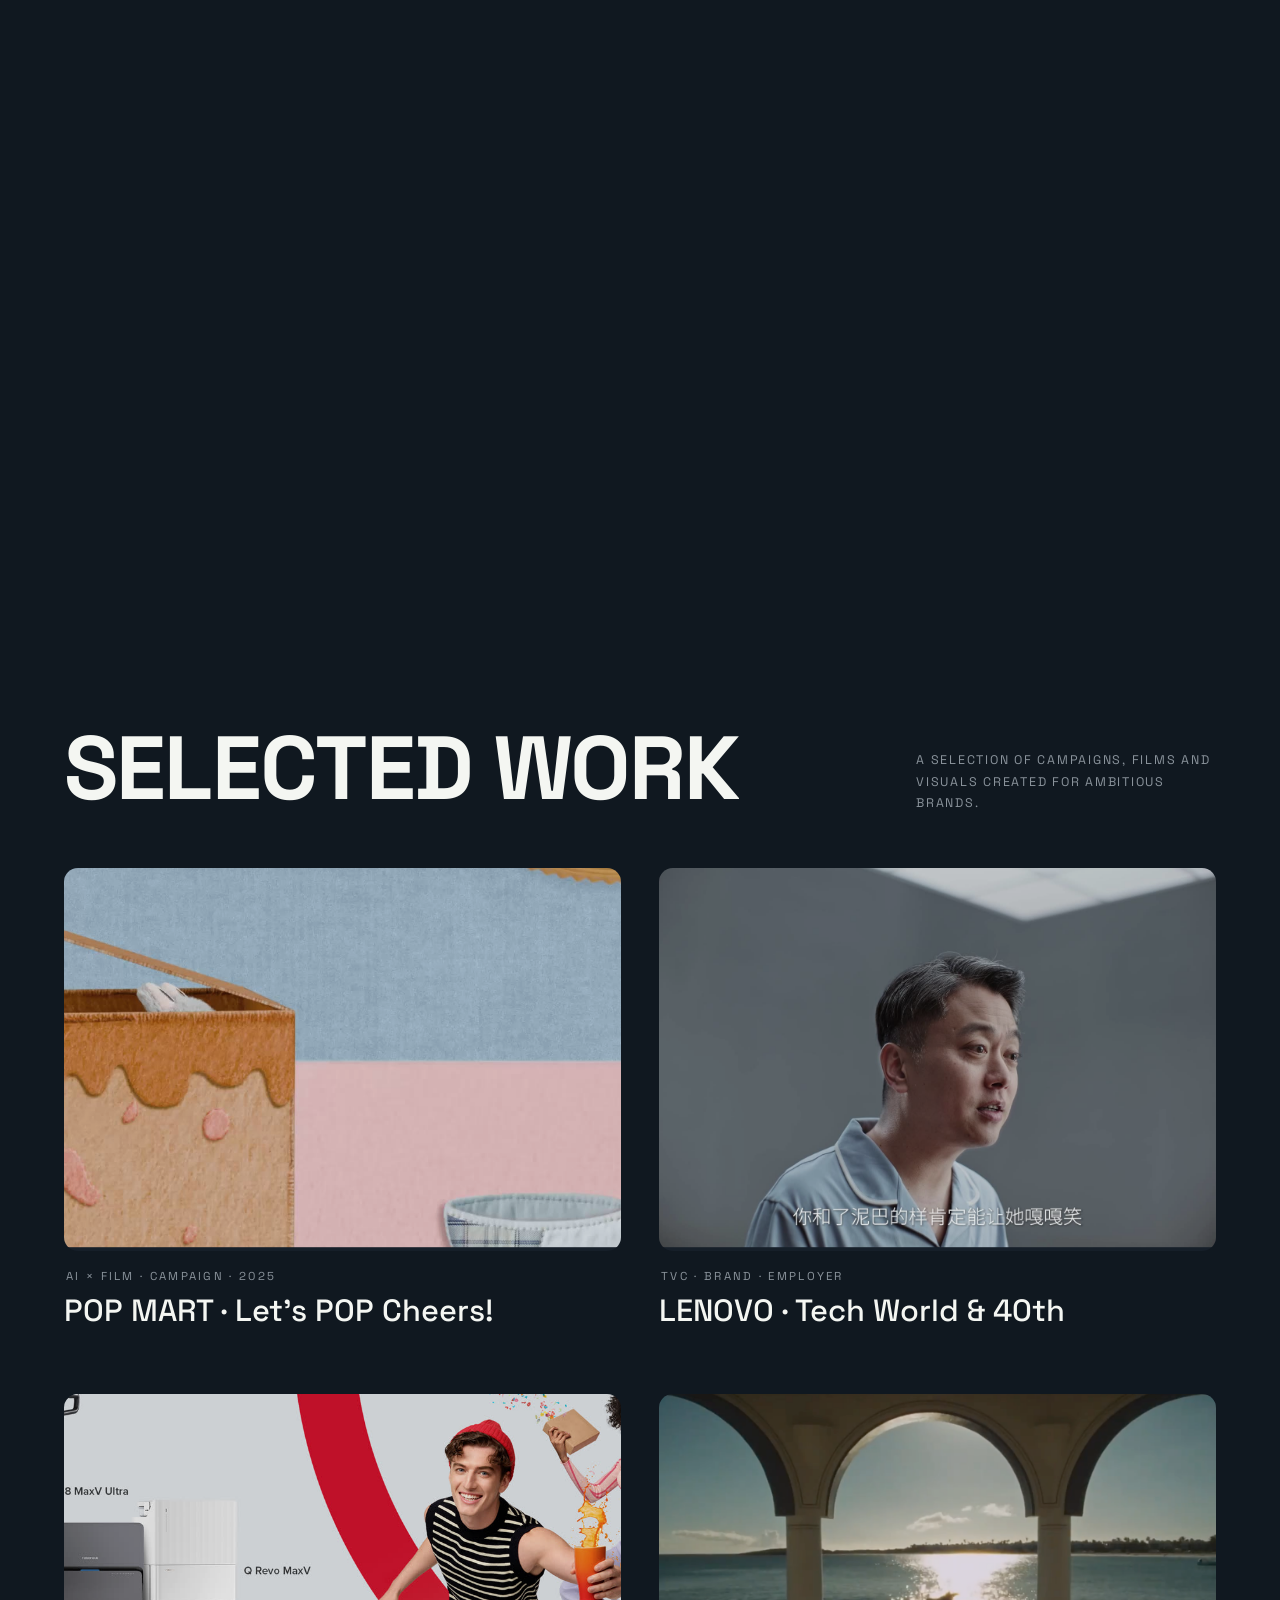
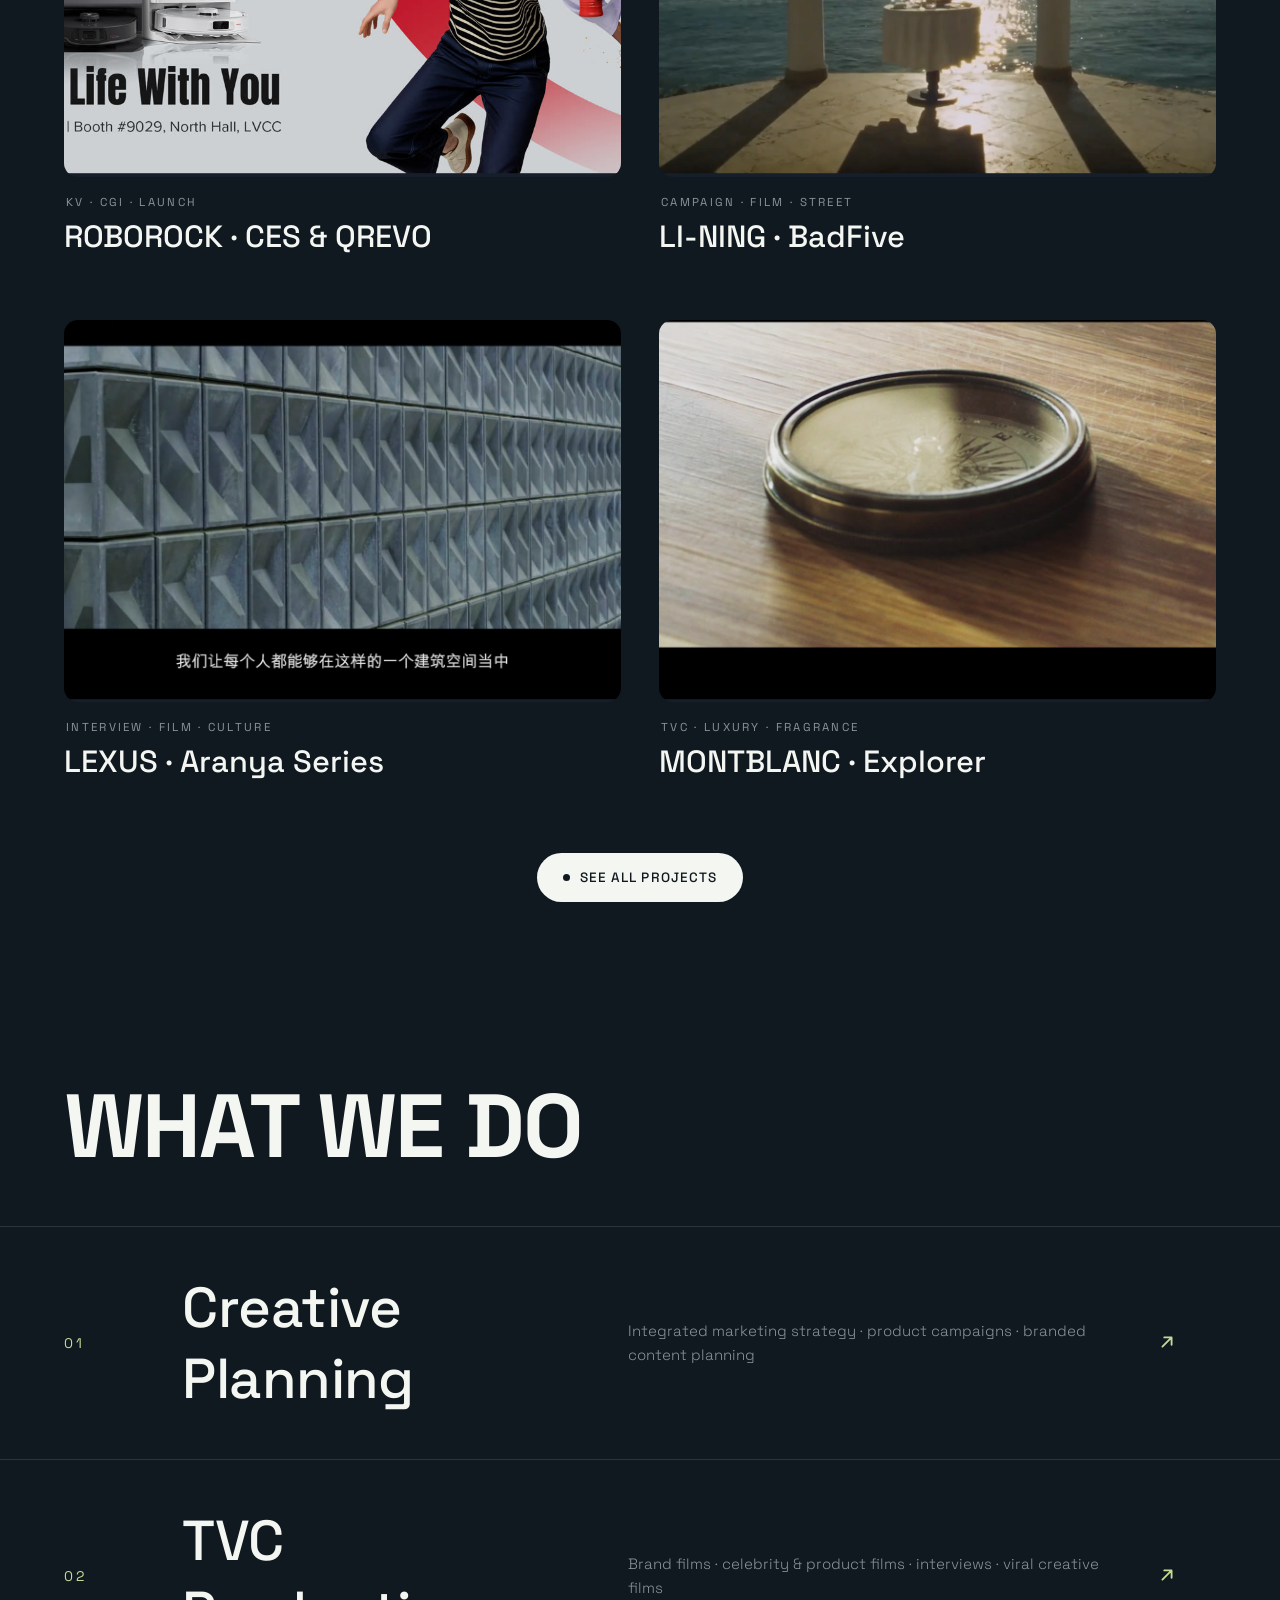
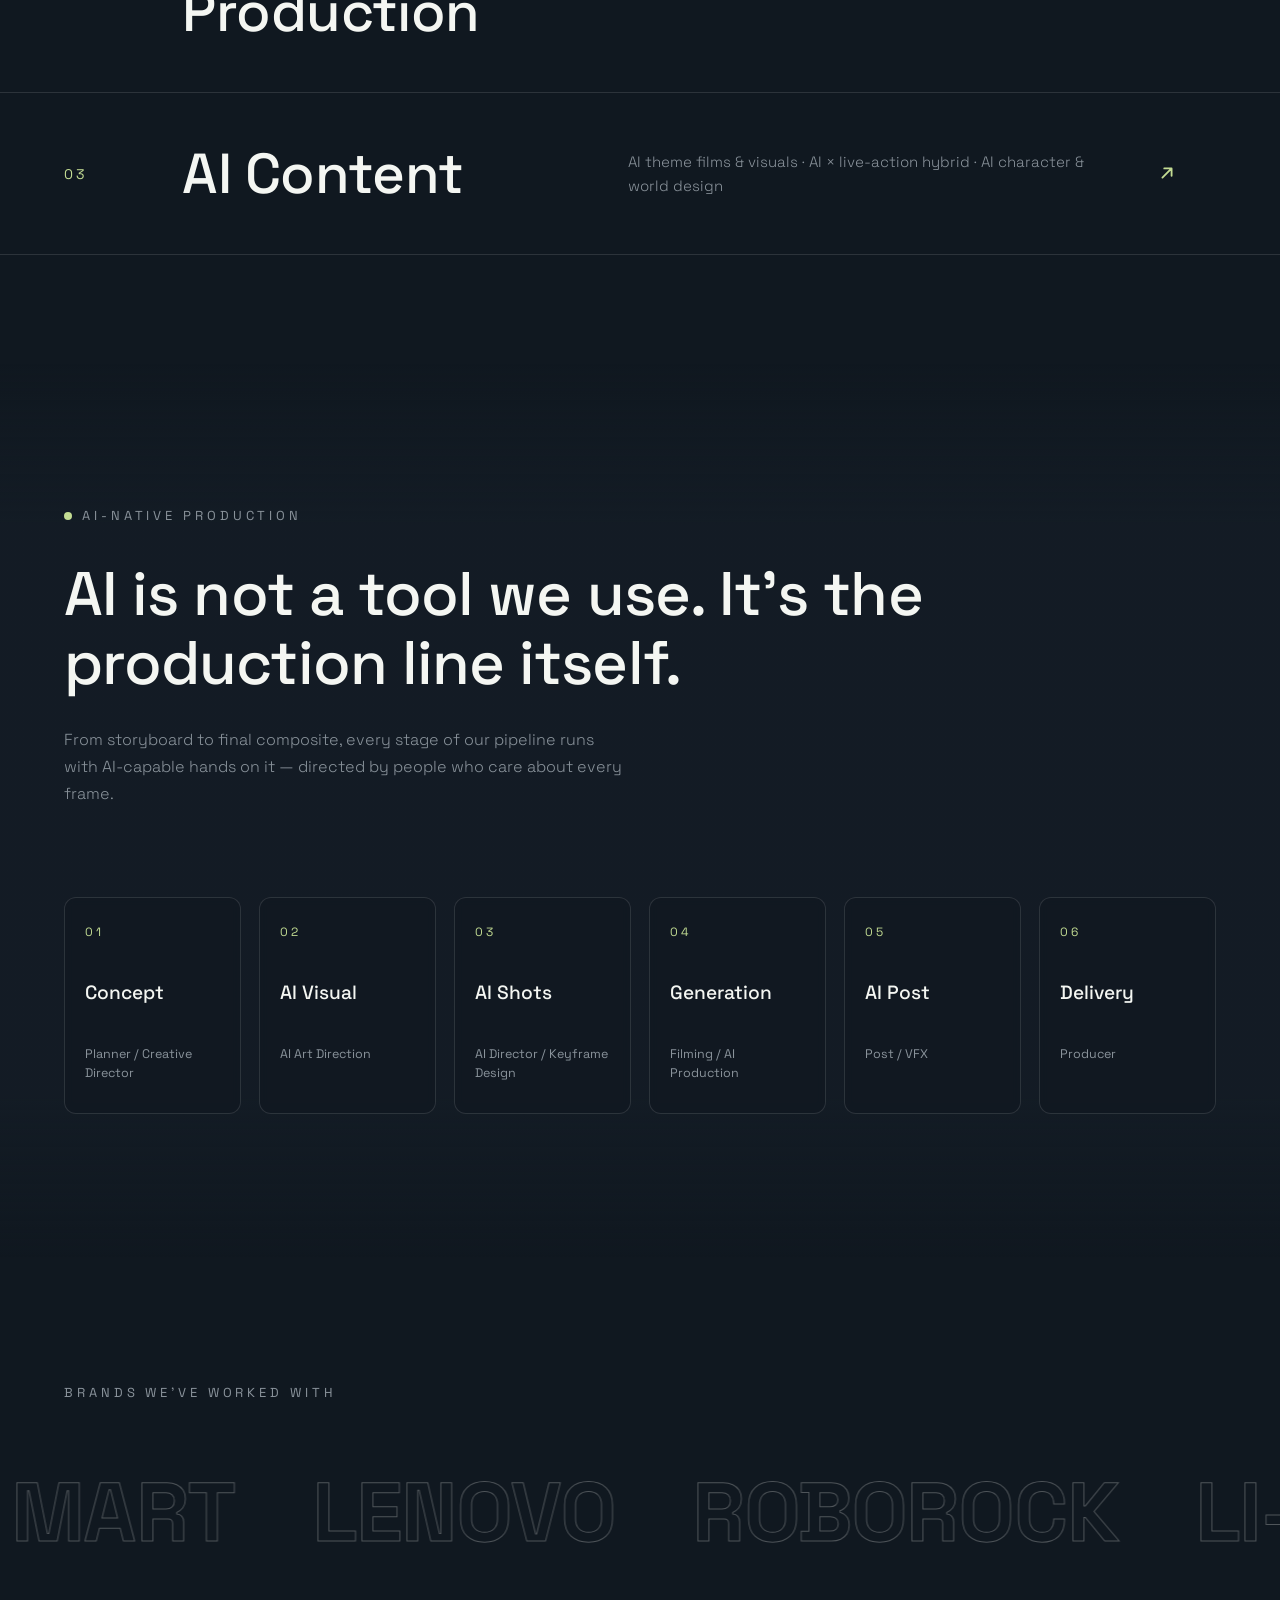
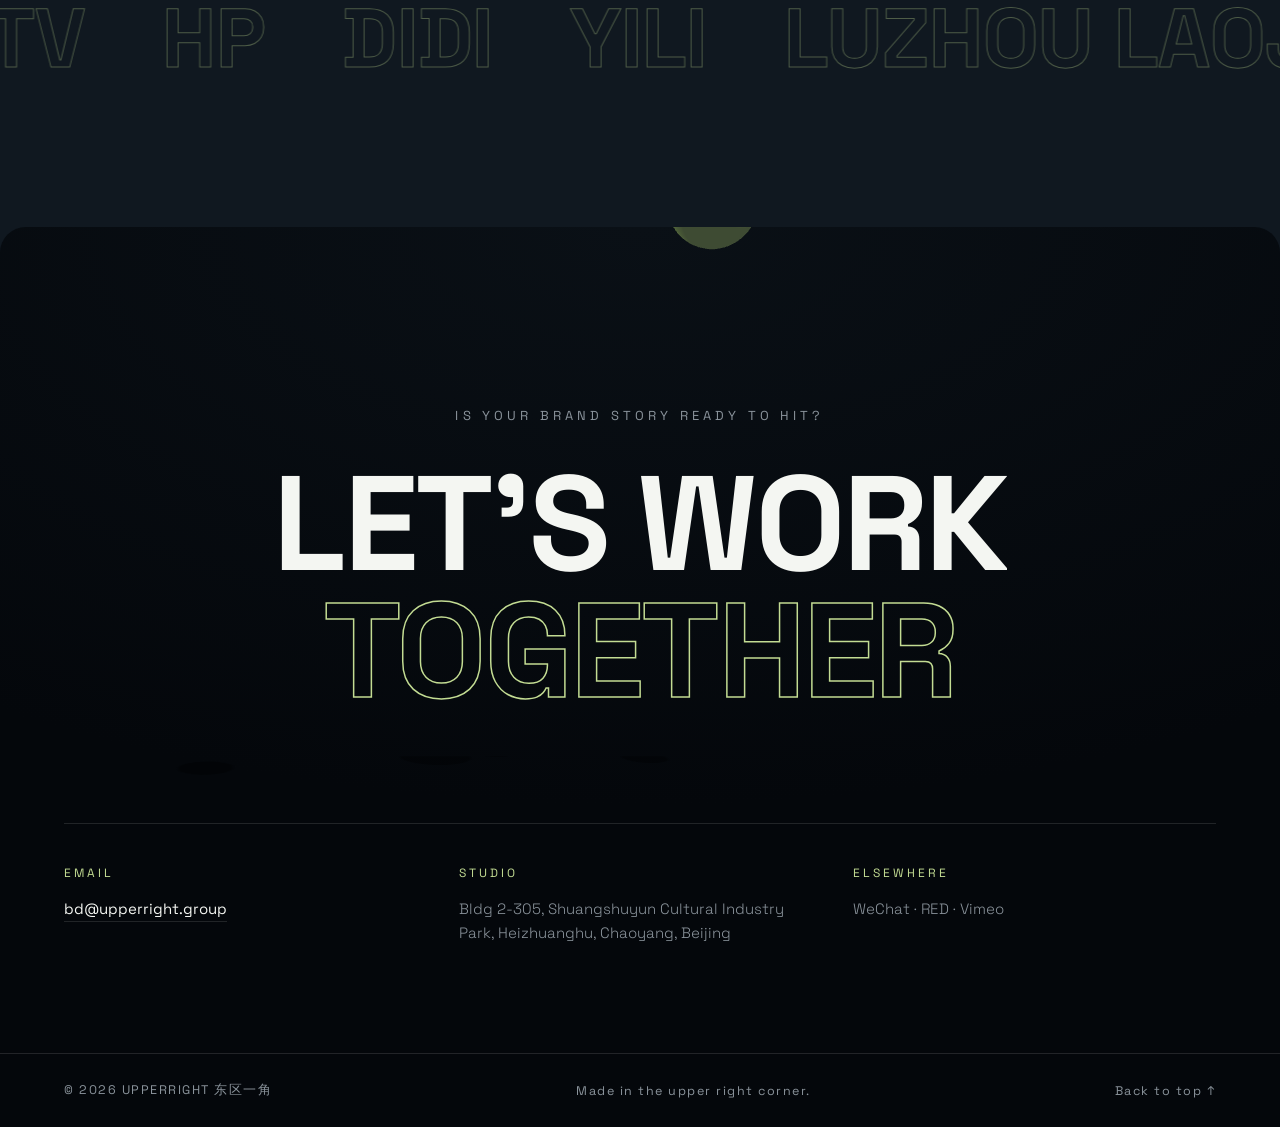
==== commit 367624cb: "Add files via upload" ====
--- a/index.html
+++ b/index.html
@@ -6,7 +6,7 @@
   <title>UPPERRIGHT 东区一角 — Creative & Production Studio</title>
   <meta name="description" content="UPPERRIGHT 东区一角 is a boutique creative studio integrating creative planning and content production. Full-pipeline TVC, design and AI-native production." />
   <link rel="icon" type="image/svg+xml" href="assets/logo.svg" />
-  <link rel="stylesheet" href="css/style.css?v=5" />
+  <link rel="stylesheet" href="css/style.css?v=6" />
   <script type="importmap">
   {
     "imports": {
@@ -98,7 +98,7 @@
                 </h1>
               </div>
             </div>
-            <div class="hslide hslide-case" data-cursor-view data-youtube="Vyz01CYM9jc">
+            <div class="hslide hslide-case" data-cursor-view onclick="location.href='project.html?p=lenovo-days'">
               <img src="assets/img/days-at-lenovo.jpg" alt="Days at Lenovo — global employer brand film" />
               <div class="hs-info">
                 <span class="hs-kicker" data-i18n="hero.caseKicker">Featured Case</span>
@@ -106,7 +106,7 @@
                 <p class="hs-sub" data-i18n="hero.case3">Global employer-brand film — What does it mean to work at a global company?</p>
               </div>
             </div>
-            <div class="hslide hslide-case" data-cursor-view data-mp4="assets/video/popmart-cheers.mp4">
+            <div class="hslide hslide-case" data-cursor-view onclick="location.href='project.html?p=popmart'">
               <img src="assets/img/popmart-cheers.jpg" alt="POP MART — Let's POP Cheers!" />
               <div class="hs-info">
                 <span class="hs-kicker" data-i18n="hero.caseKicker">Featured Case</span>
@@ -175,19 +175,19 @@
       </div>
       <div class="work-grid">
 
-        <a class="wcard" href="#contact" data-mp4="assets/video/popmart-cheers.mp4" data-cursor-view>
+        <a class="wcard" href="project.html?p=popmart" data-cursor-view>
           <div class="wcard-media"><img src="assets/img/popmart-cheers.jpg" alt="POP MART — Let's POP Cheers!" /></div>
           <span class="wc-tags">AI × FILM · CAMPAIGN · 2025</span>
           <h3 class="wc-title"><i class="wc-arrow">→</i><span>POP MART · Let's POP Cheers!</span></h3>
         </a>
 
-        <a class="wcard" href="#contact" data-vimeo="1210537099" data-cursor-view>
+        <a class="wcard" href="project.html?p=lenovo-tech-world" data-cursor-view>
           <div class="wcard-media"><img src="assets/img/lenovo-tech-world.jpg" alt="Lenovo Tech World" /></div>
           <span class="wc-tags">TVC · BRAND · EMPLOYER</span>
           <h3 class="wc-title"><i class="wc-arrow">→</i><span>LENOVO · Tech World & 40th</span></h3>
         </a>
 
-        <a class="wcard" href="#contact" data-playlist='[{"t":"CES 2024 Main","v":"1210538198"},{"t":"CES 2024 · 02","v":"1210545000"}]' data-cursor-view>
+        <a class="wcard" href="project.html?p=roborock-ces" data-cursor-view>
           <div class="wcard-media"><img src="assets/img/roborock-ces.jpg" alt="Roborock CES" /></div>
           <span class="wc-tags">KV · CGI · LAUNCH</span>
           <h3 class="wc-title"><i class="wc-arrow">→</i><span>ROBOROCK · CES & QREVO</span></h3>
@@ -199,13 +199,13 @@
           <h3 class="wc-title"><i class="wc-arrow">→</i><span>LI-NING · BadFive</span></h3>
         </a>
 
-        <a class="wcard" href="#contact" data-playlist='[{"t":"Aranya × Ma Yin","v":"1210537100"},{"t":"× SMFK","y":"y_mjbCcxV0A"},{"t":"× To Summer 观夏","y":"SEqQkbeQz1s"}]' data-cursor-view>
+        <a class="wcard" href="project.html?p=lexus-aranya" data-cursor-view>
           <div class="wcard-media"><img src="assets/img/lexus-aranya.jpg" alt="Lexus x Aranya" /></div>
           <span class="wc-tags">INTERVIEW · FILM · CULTURE</span>
           <h3 class="wc-title"><i class="wc-arrow">→</i><span>LEXUS · Aranya Series</span></h3>
         </a>
 
-        <a class="wcard" href="#contact" data-vimeo="1210537737" data-cursor-view>
+        <a class="wcard" href="project.html?p=montblanc-explorer" data-cursor-view>
           <div class="wcard-media"><img src="assets/img/montblanc-explorer.jpg" alt="Montblanc" /></div>
           <span class="wc-tags">TVC · LUXURY · FRAGRANCE</span>
           <h3 class="wc-title"><i class="wc-arrow">→</i><span>MONTBLANC · Explorer</span></h3>
@@ -219,26 +219,26 @@
     <section class="services" id="services">
       <div class="sec-head">
         <h2 class="sec-title"><span data-i18n="services.title">What We Do</span></h2>
-        <span class="sec-count">( 3 )</span>
+        
       </div>
       <div class="svc-list">
         <div class="svc-row" data-cursor>
           <span class="svc-num">01</span>
           <h3 class="svc-name" data-i18n="services.s1">Creative Planning</h3>
           <p class="svc-desc" data-i18n="services.s1d">Integrated marketing strategy · product campaigns · branded content planning</p>
-          <span class="svc-arrow">↗</span>
+          <span class="svc-arrow"><svg viewBox="0 0 24 24" width="22" height="22" fill="none" stroke="currentColor" stroke-width="2" stroke-linecap="round" stroke-linejoin="round" aria-hidden="true"><path d="M7 17 17 7M9 7h8v8"/></svg></span>
         </div>
         <div class="svc-row" data-cursor>
           <span class="svc-num">02</span>
           <h3 class="svc-name" data-i18n="services.s2">TVC Production</h3>
           <p class="svc-desc" data-i18n="services.s2d">Brand films · celebrity & product films · interviews · viral creative films</p>
-          <span class="svc-arrow">↗</span>
+          <span class="svc-arrow"><svg viewBox="0 0 24 24" width="22" height="22" fill="none" stroke="currentColor" stroke-width="2" stroke-linecap="round" stroke-linejoin="round" aria-hidden="true"><path d="M7 17 17 7M9 7h8v8"/></svg></span>
         </div>
         <div class="svc-row" data-cursor>
           <span class="svc-num">03</span>
           <h3 class="svc-name" data-i18n="services.s3">AI Content</h3>
           <p class="svc-desc" data-i18n="services.s3d">AI theme films & visuals · AI × live-action hybrid · AI character & world design</p>
-          <span class="svc-arrow">↗</span>
+          <span class="svc-arrow"><svg viewBox="0 0 24 24" width="22" height="22" fill="none" stroke="currentColor" stroke-width="2" stroke-linecap="round" stroke-linejoin="round" aria-hidden="true"><path d="M7 17 17 7M9 7h8v8"/></svg></span>
         </div>
       </div>
     </section>
--- a/css/style.css
+++ b/css/style.css
@@ -791,3 +791,4 @@
 .vlb-tab{background:none;border:1px solid rgba(255,255,255,.25);color:#fff;padding:8px 16px;border-radius:999px;cursor:pointer;font-family:inherit;font-size:13px;letter-spacing:.05em;transition:all .2s}
 .vlb-tab:hover{border-color:#C3DC93;color:#C3DC93}
 .vlb-tab.is-active{background:#C3DC93;border-color:#C3DC93;color:#101820}
+.vlb-frame img,.vlb-frame video{position:absolute;inset:0;width:100%;height:100%;object-fit:contain;background:#000}
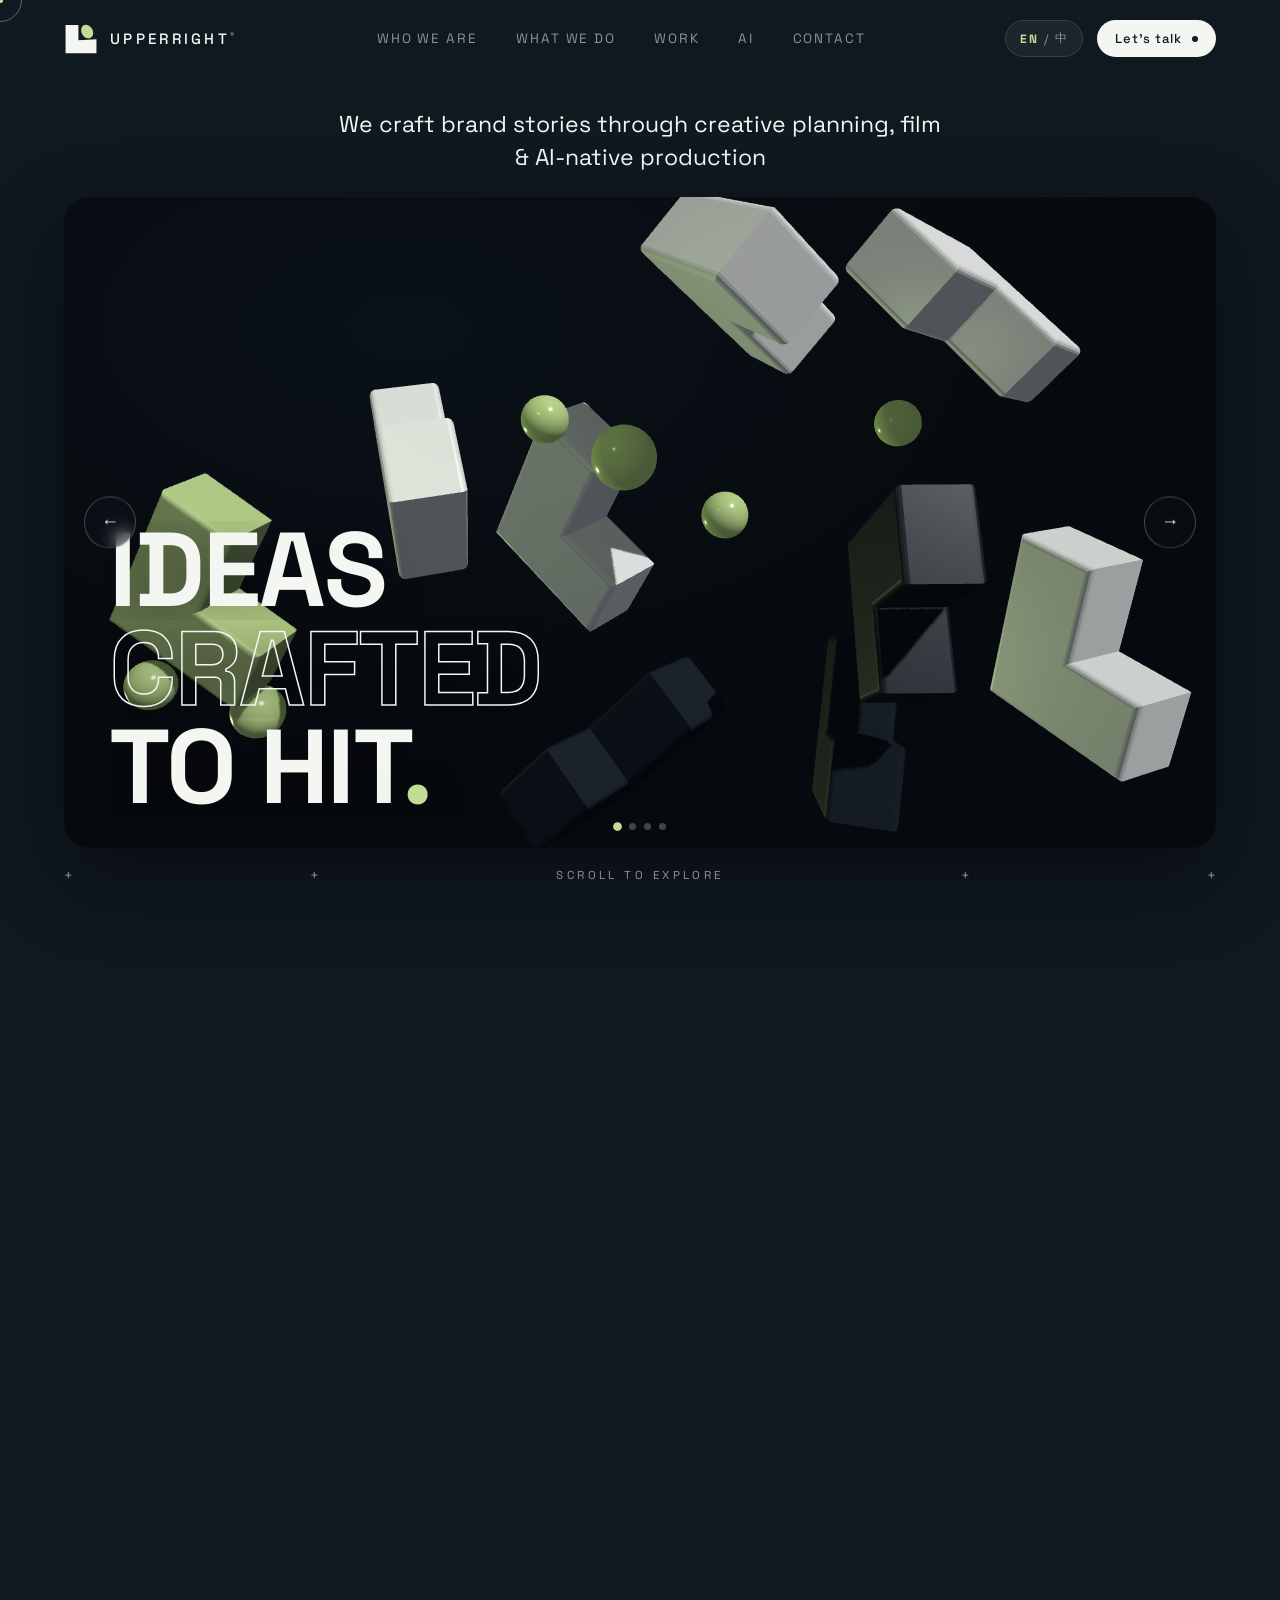
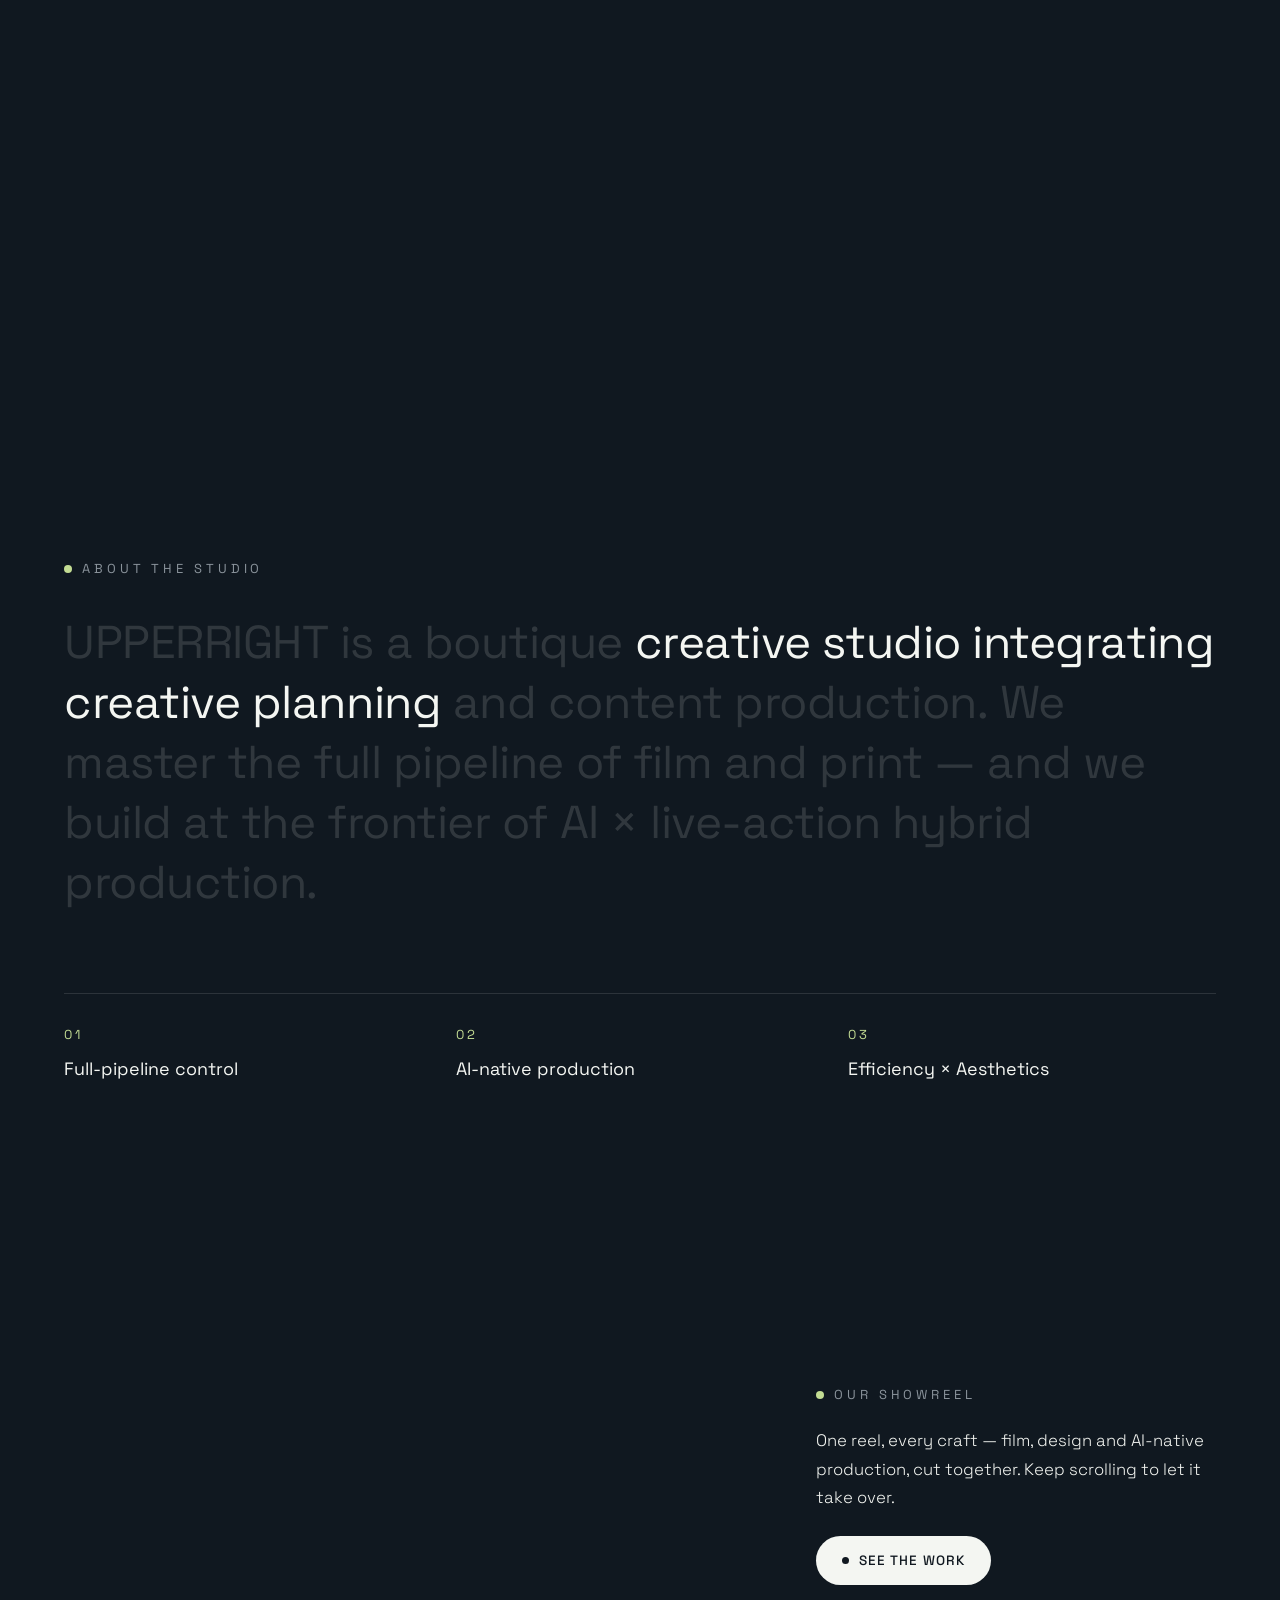
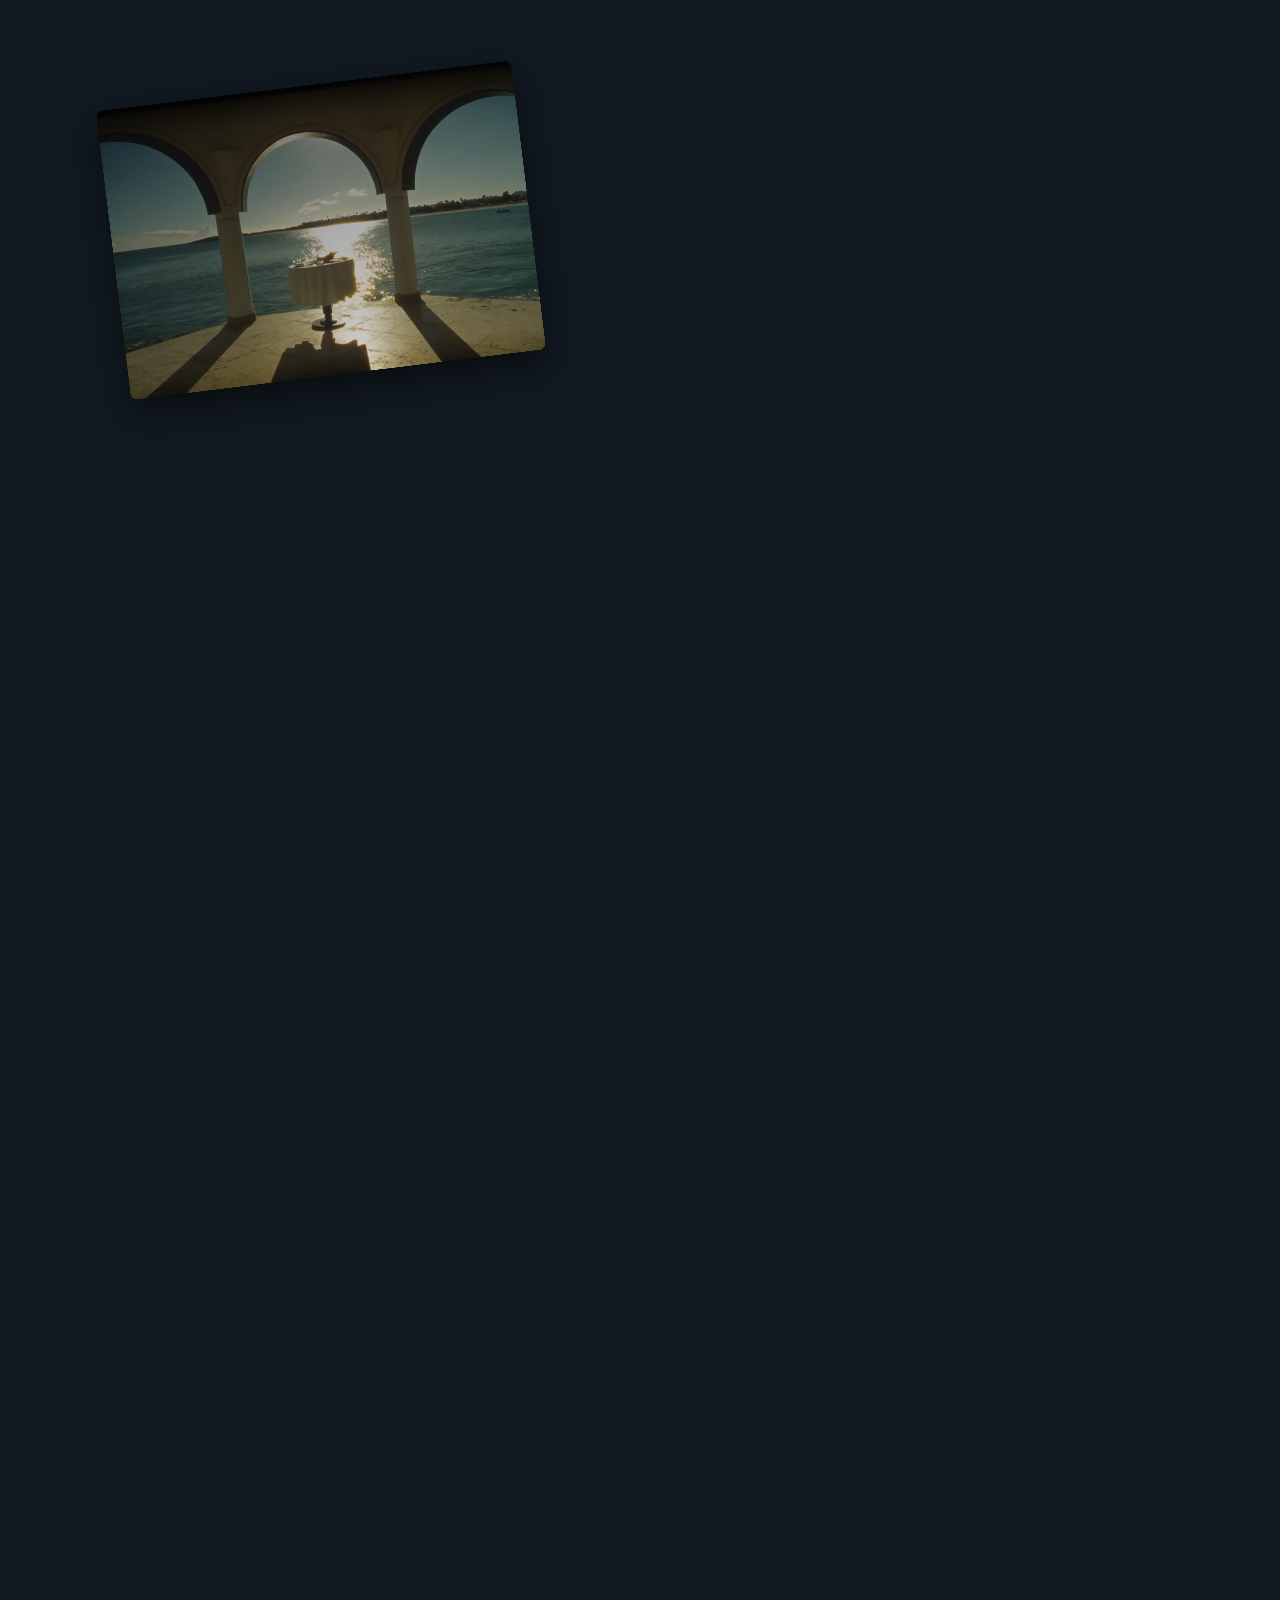
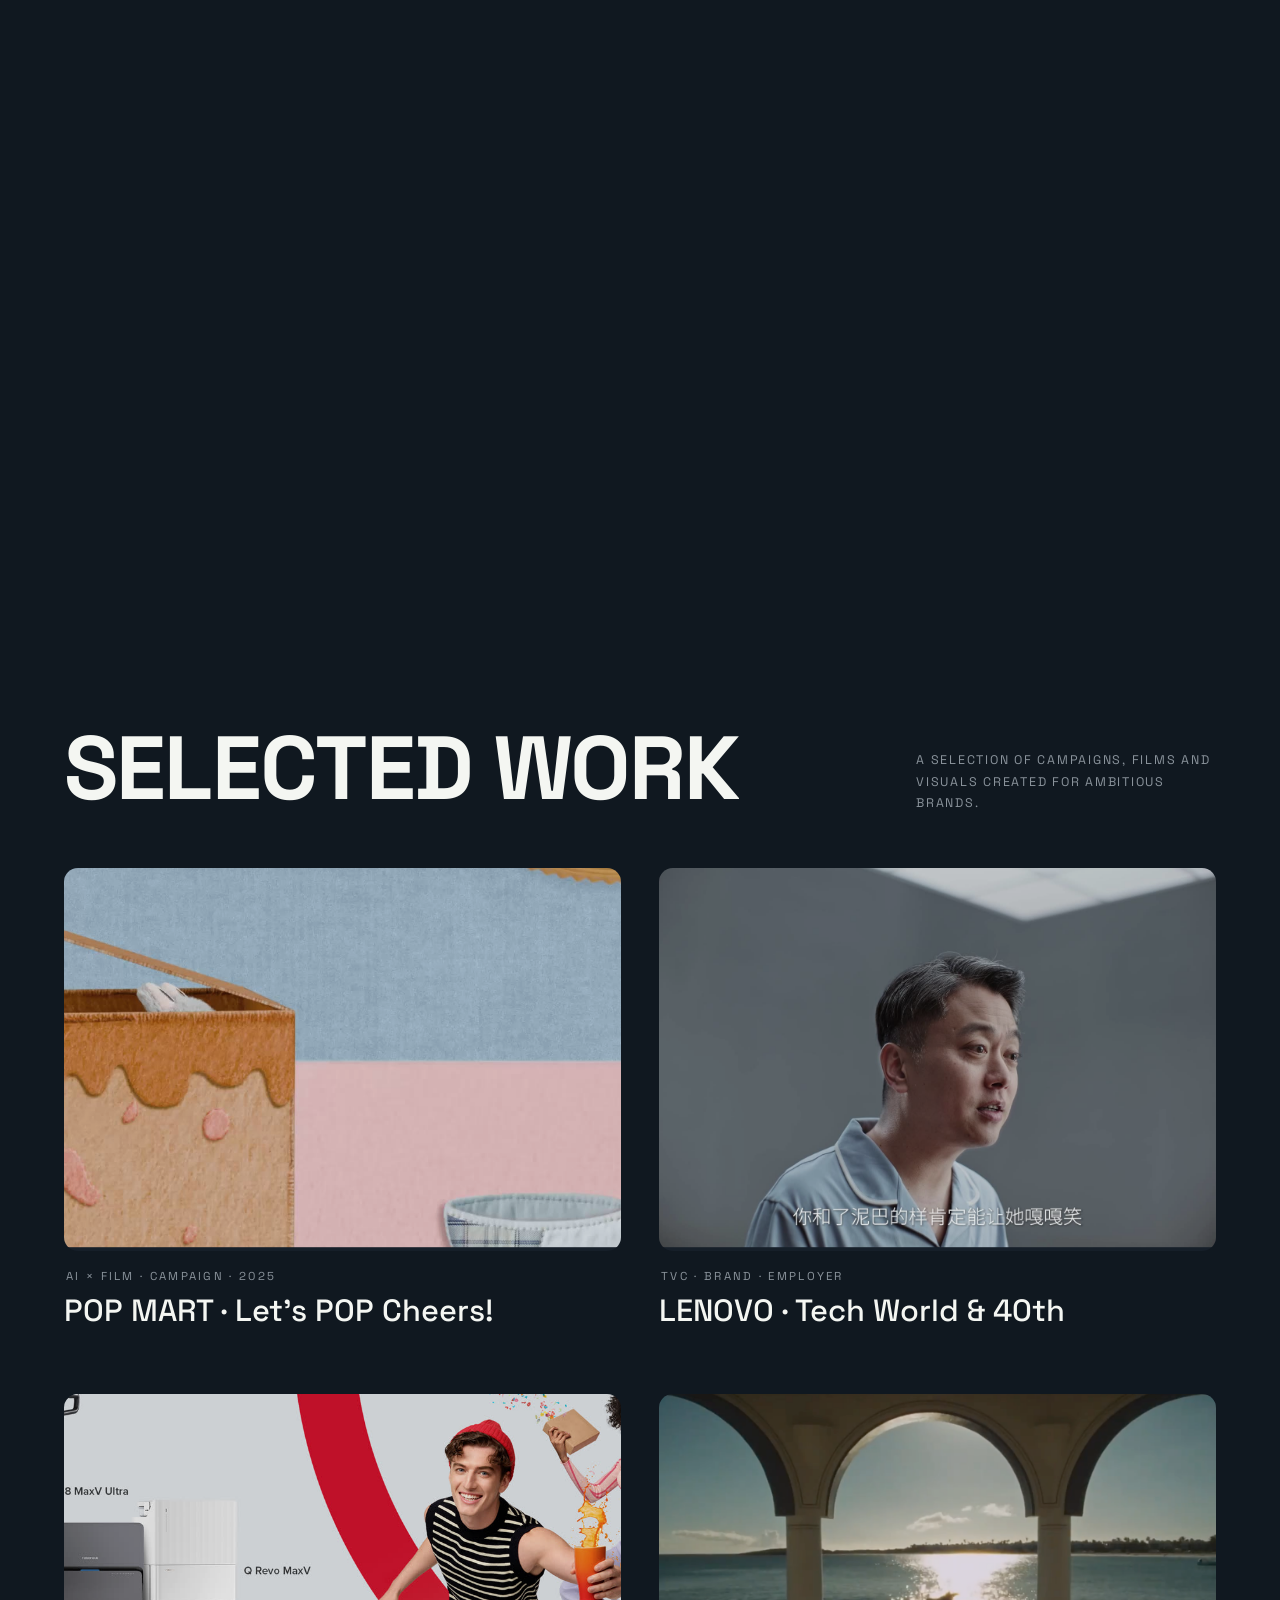
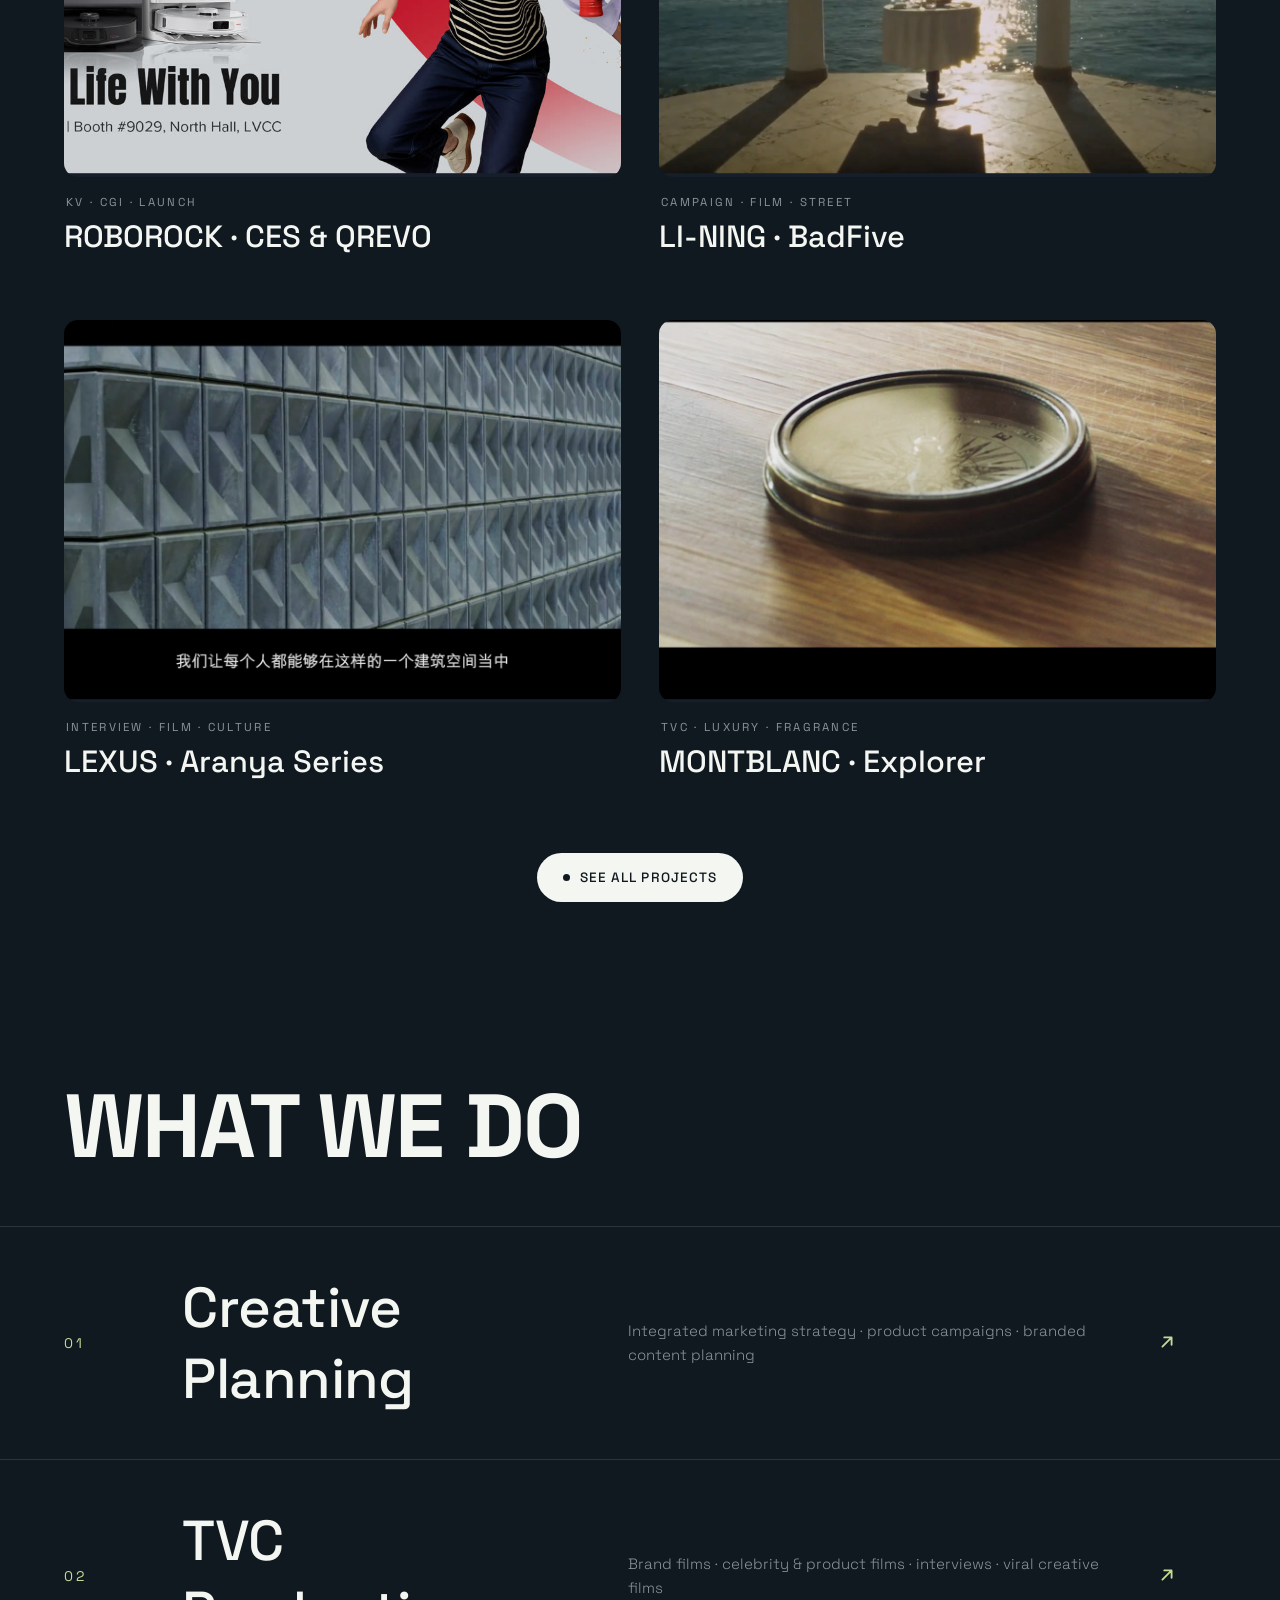
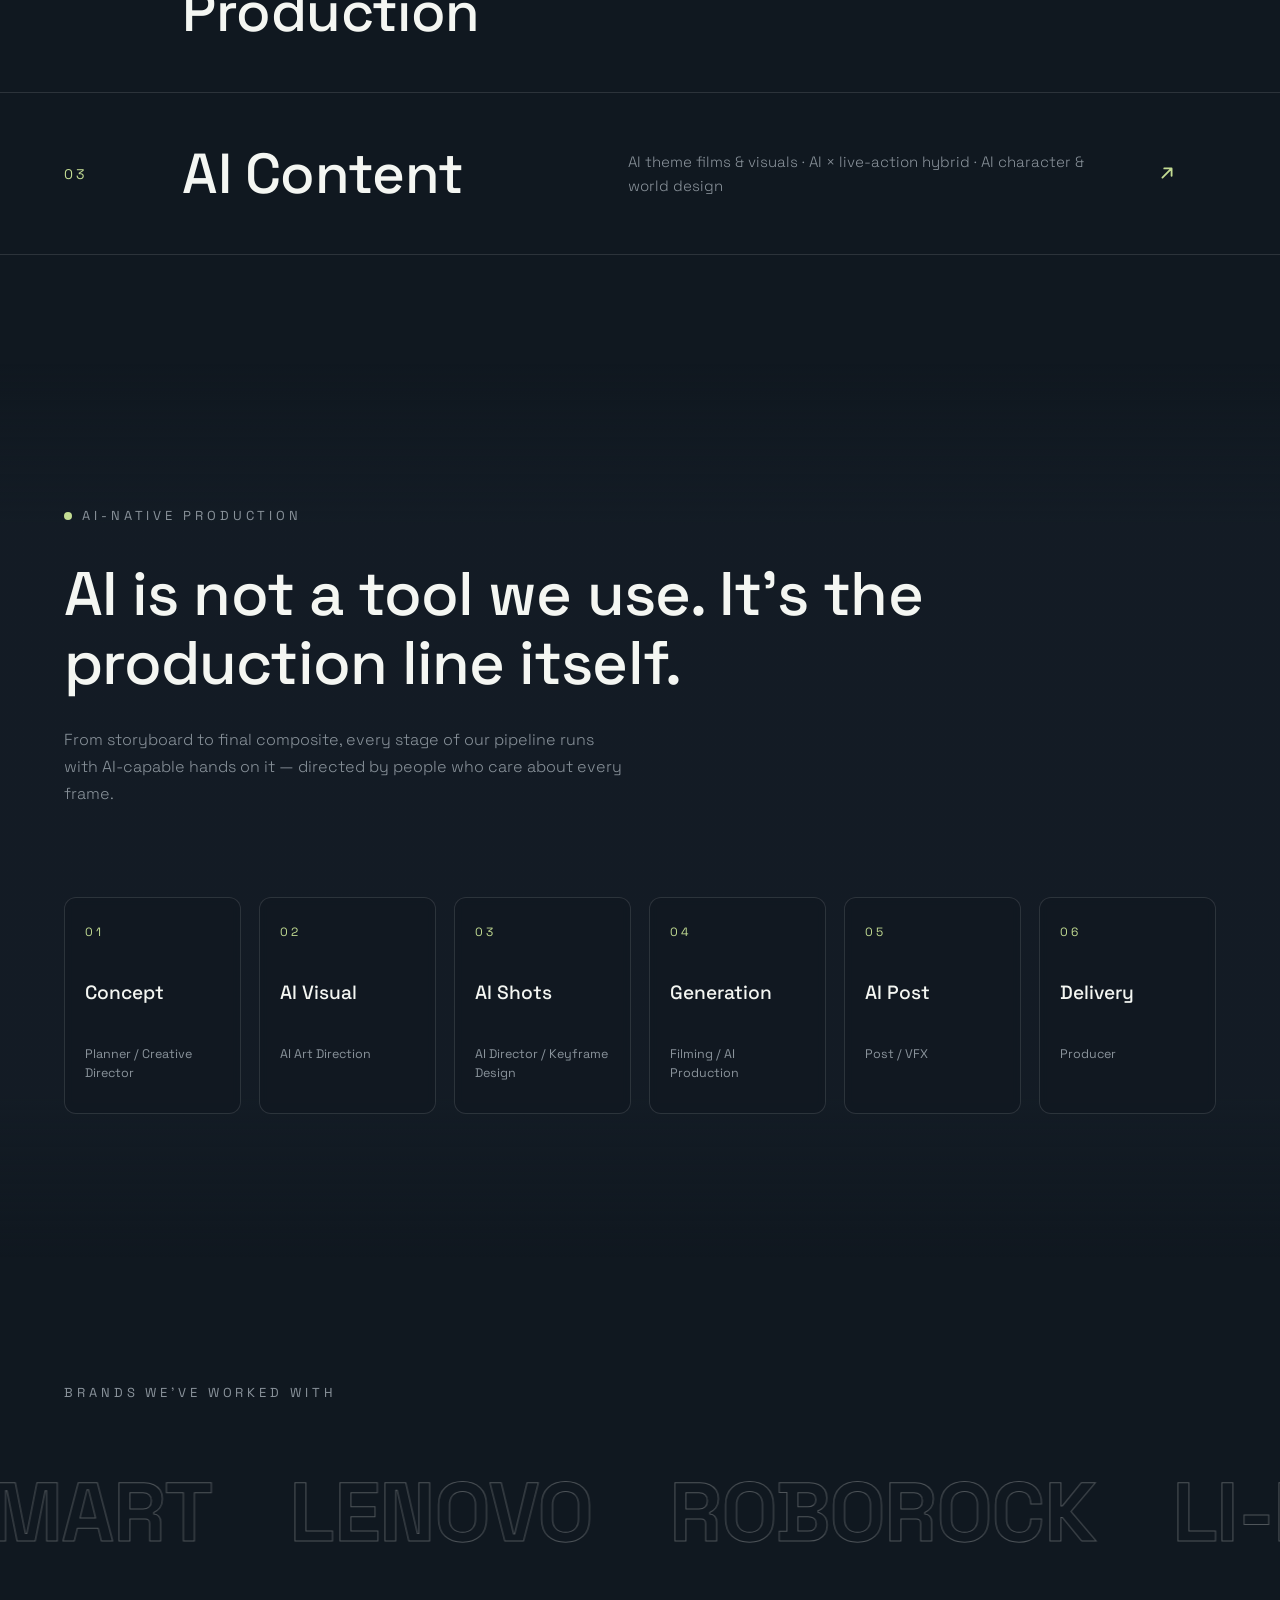
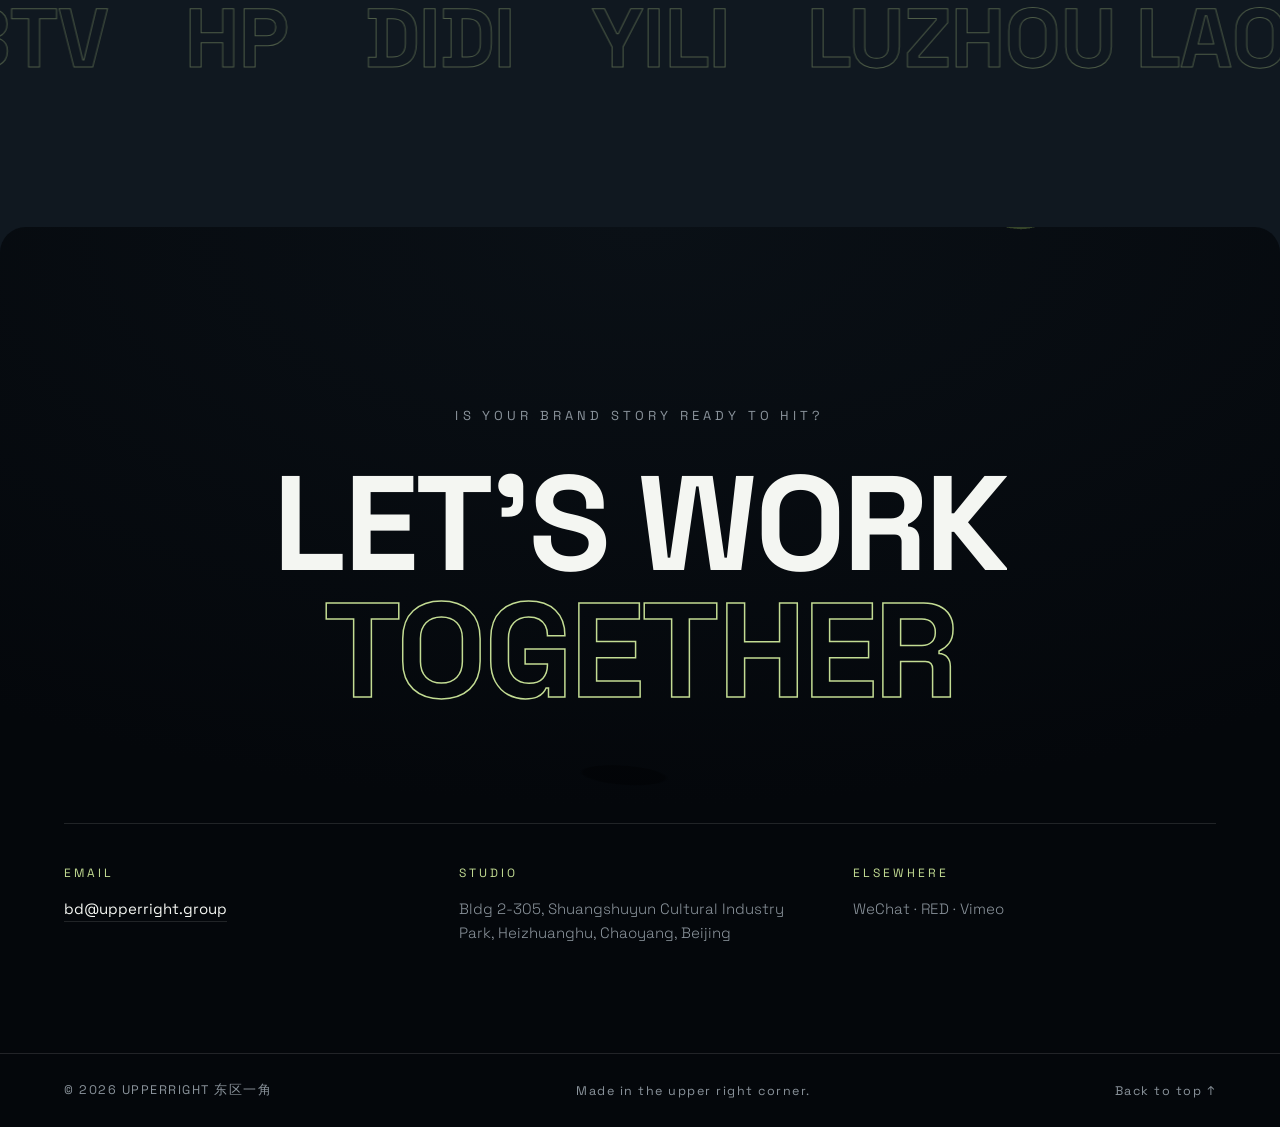
==== commit 3e743a03: "Add files via upload" ====
--- a/index.html
+++ b/index.html
@@ -114,8 +114,8 @@
                 <p class="hs-sub" data-i18n="hero.case1">AI felt-wool universe × live-action — theme film</p>
               </div>
             </div>
-            <div class="hslide hslide-case" data-cursor-view onclick="location.href='projects.html'">
-              <img src="assets/img/placeholder.png" alt="ROBOROCK — CES & QREVO" />
+            <div class="hslide hslide-case" data-cursor-view onclick="location.href='project.html?p=roborock-ces'">
+              <img src="assets/img/roborock-ces.jpg" alt="ROBOROCK — CES & QREVO" />
               <div class="hs-info">
                 <span class="hs-kicker" data-i18n="hero.caseKicker">Featured Case</span>
                 <h2 class="hs-title">ROBOROCK <span class="wc-x">×</span> CES & QREVO</h2>
--- a/css/style.css
+++ b/css/style.css
@@ -792,3 +792,57 @@
 .vlb-tab:hover{border-color:#C3DC93;color:#C3DC93}
 .vlb-tab.is-active{background:#C3DC93;border-color:#C3DC93;color:#101820}
 .vlb-frame img,.vlb-frame video{position:absolute;inset:0;width:100%;height:100%;object-fit:contain;background:#000}
+
+/* ---- Project detail page ---- */
+.pj-body{background:#101820;color:#F4F6F2}
+.pj-nav{position:sticky;top:0;display:flex;align-items:center;justify-content:space-between;padding:22px 4vw;background:rgba(16,24,32,.85);backdrop-filter:blur(12px);z-index:50}
+.pj-back{display:inline-flex;align-items:center;gap:10px;border:1px solid rgba(255,255,255,.25);border-radius:999px;padding:10px 22px;color:#fff;text-decoration:none;font-size:13px;letter-spacing:.12em;transition:all .25s}
+.pj-back:hover{border-color:#C3DC93;color:#C3DC93}
+.pj-back-arrow{transition:transform .25s}
+.pj-back:hover .pj-back-arrow{transform:translateX(-4px)}
+.pj-main{padding:3vh 4vw 0}
+.pj-hero .pj-media{border-radius:20px;overflow:hidden}
+.pj-media{position:relative;width:100%;background:#000;border-radius:16px;overflow:hidden;margin:0 0 4vh}
+.pj-media.pj-ratio-16x9{aspect-ratio:16/9}
+.pj-media.pj-ratio-9x16{aspect-ratio:9/16;max-width:420px;margin-left:auto;margin-right:auto}
+.pj-media.pj-ratio-3x4{aspect-ratio:3/4;max-width:640px;margin-left:auto;margin-right:auto}
+.pj-media iframe,.pj-media video{position:absolute;inset:0;width:100%;height:100%;border:0;background:#000}
+.pj-media.pj-img{aspect-ratio:auto;background:transparent}
+.pj-media.pj-img img{display:block;width:100%;height:auto;border-radius:16px}
+.pj-head{max-width:1200px;margin:6vh auto 8vh}
+.pj-tags{color:#C3DC93;font-size:13px;letter-spacing:.22em;margin:0 0 18px}
+.pj-title{font-size:clamp(34px,6vw,84px);line-height:1.02;margin:0 0 6vh;font-weight:700}
+.pj-x{color:#C3DC93;font-weight:400}
+.pj-cols{display:grid;grid-template-columns:1.6fr 1fr;gap:6vw}
+.pj-desc p{font-size:clamp(16px,1.4vw,20px);line-height:1.75;color:rgba(244,246,242,.85);margin:0}
+.pj-meta{border-top:1px solid rgba(255,255,255,.15)}
+.pj-meta-row{display:flex;justify-content:space-between;gap:20px;padding:16px 0;border-bottom:1px solid rgba(255,255,255,.15);font-size:14px;line-height:1.6}
+.pj-meta-label{color:#C3DC93;letter-spacing:.18em;font-size:12px;white-space:nowrap}
+.pj-meta-row span:last-child{text-align:right;color:rgba(244,246,242,.85)}
+.pj-gallery{max-width:1400px;margin:0 auto}
+.pj-next{display:block;position:relative;margin:10vh auto 0;padding:9vh 4vw;border-top:1px solid rgba(255,255,255,.15);text-decoration:none;color:#fff;overflow:hidden}
+.pj-next-label{display:block;color:#C3DC93;font-size:12px;letter-spacing:.25em;margin-bottom:14px}
+.pj-next-title{display:block;font-size:clamp(26px,4.4vw,60px);font-weight:700;transition:color .3s}
+.pj-next:hover .pj-next-title{color:#C3DC93}
+.pj-next-arrow{display:inline-block;transition:transform .3s}
+.pj-next:hover .pj-next-arrow{transform:translateX(12px)}
+.pj-next-media{position:absolute;right:4vw;top:50%;width:220px;aspect-ratio:16/10;transform:translateY(-50%) rotate(3deg);border-radius:10px;overflow:hidden;opacity:0;transition:all .4s;pointer-events:none}
+.pj-next:hover .pj-next-media{opacity:1;transform:translateY(-50%) rotate(0)}
+.pj-next-media img{width:100%;height:100%;object-fit:cover}
+.pj-cta{padding:12vh 4vw;text-align:center;border-top:1px solid rgba(255,255,255,.15)}
+.pj-cta-kicker{letter-spacing:.2em;font-size:13px;color:rgba(244,246,242,.6);margin:0 0 24px}
+.pj-cta-link{font-size:clamp(28px,5vw,64px);font-weight:700;color:#fff;text-decoration:none;border-bottom:3px solid #C3DC93;transition:color .3s}
+.pj-cta-link:hover{color:#C3DC93}
+.pj-footer{display:flex;justify-content:space-between;padding:24px 4vw;font-size:13px;color:rgba(244,246,242,.5)}
+.pj-footer a{color:inherit}
+/* bilingual show/hide */
+.pj-body .t-zh{display:none}
+.pj-body.lang-zh .t-zh{display:inline}
+.pj-body.lang-zh .t-en{display:none}
+.pj-body.lang-zh .pj-desc .t-zh{display:block}
+.pj-body .pj-desc .t-en{display:block}
+.pj-body.lang-zh .pj-desc .t-en{display:none}
+/* reveal */
+.pj-body .reveal{opacity:0;transform:translateY(28px);transition:opacity .7s ease,transform .7s ease}
+.pj-body .reveal.is-in{opacity:1;transform:none}
+@media (max-width:820px){.pj-cols{grid-template-columns:1fr;gap:5vh}.pj-next-media{display:none}}
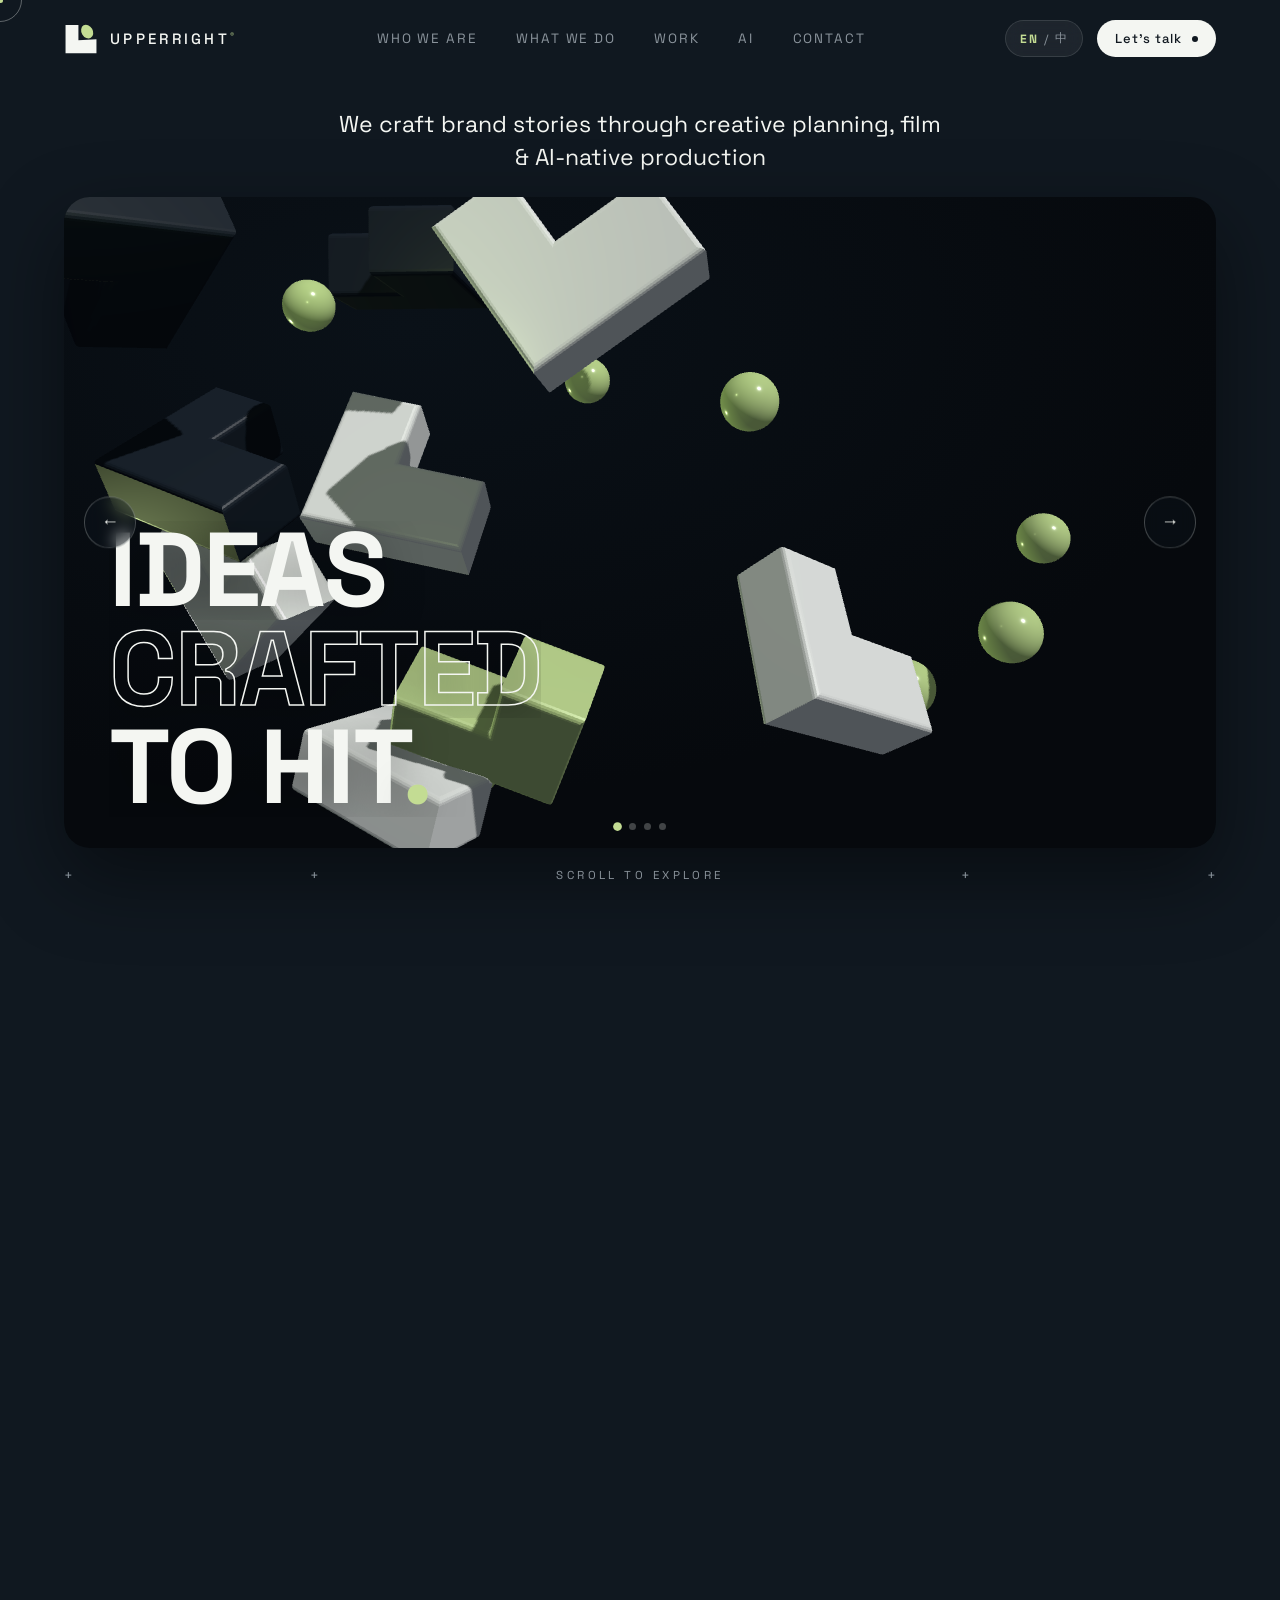
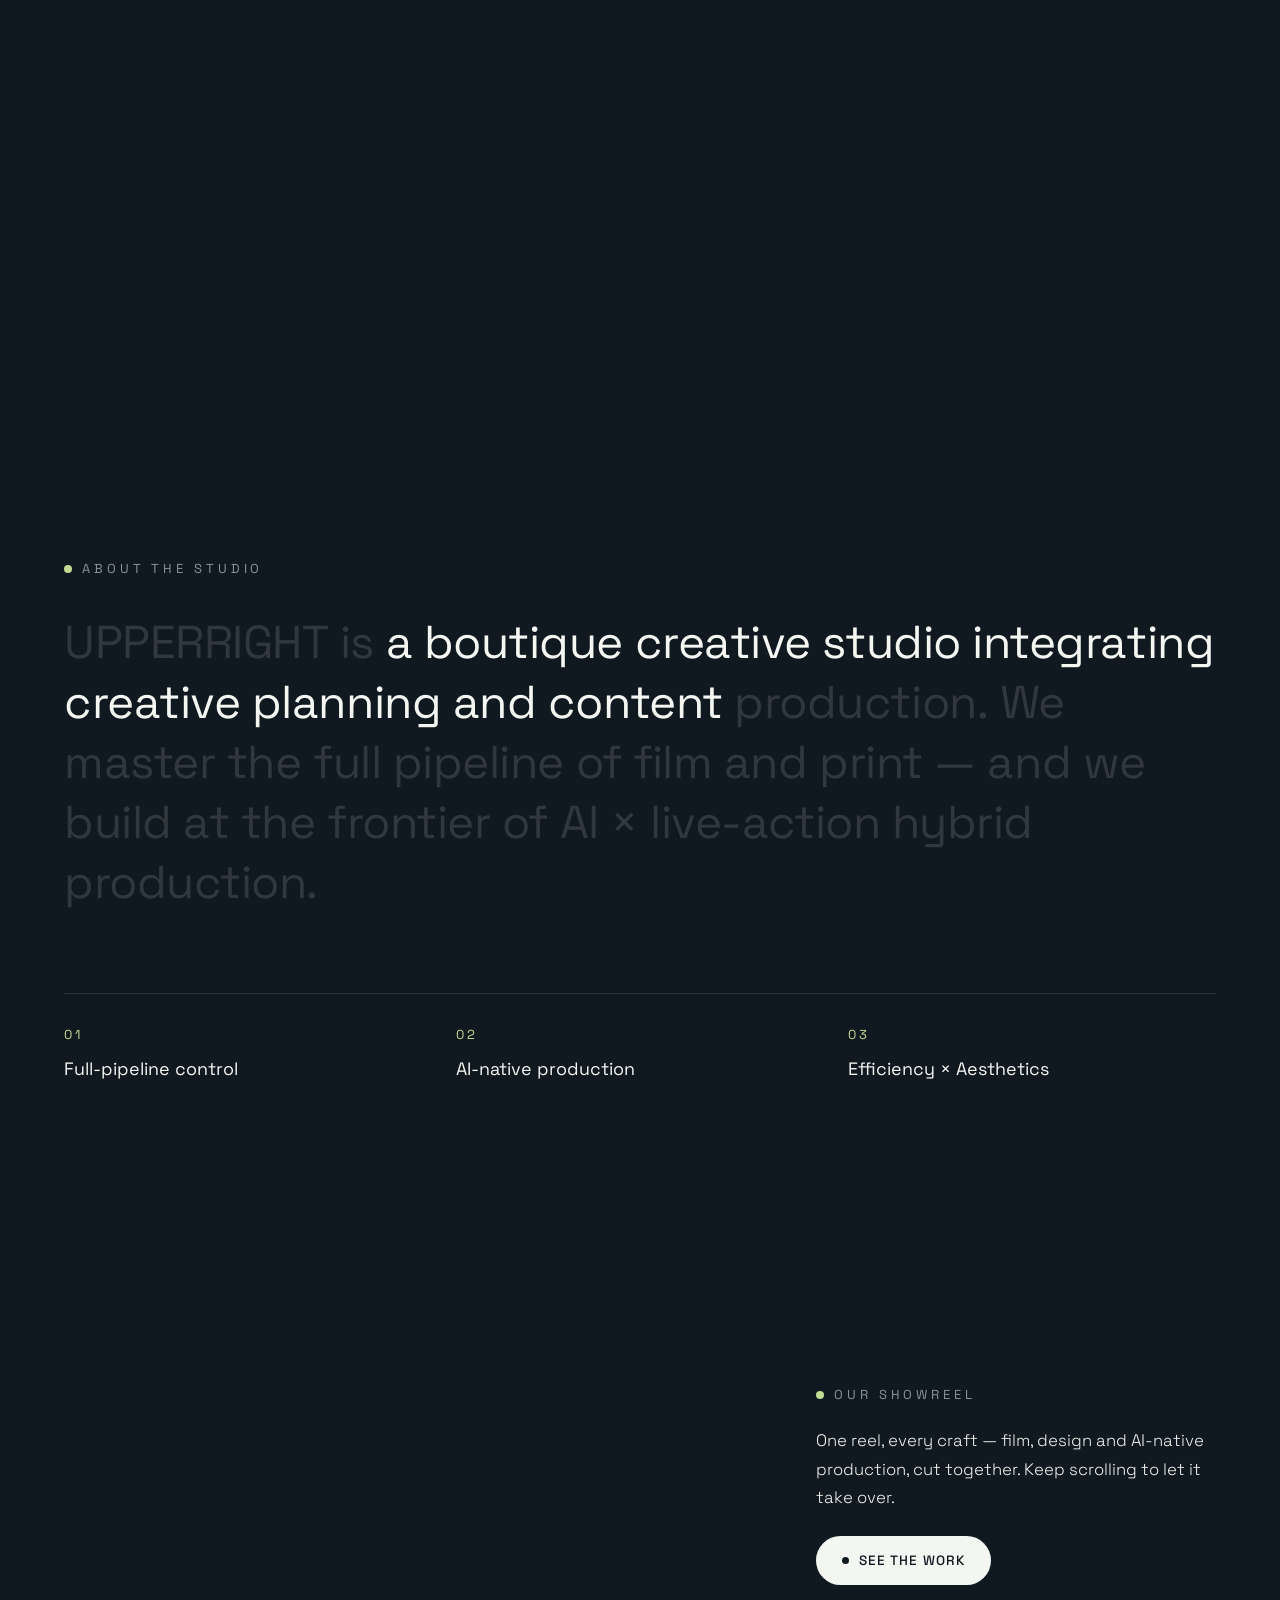
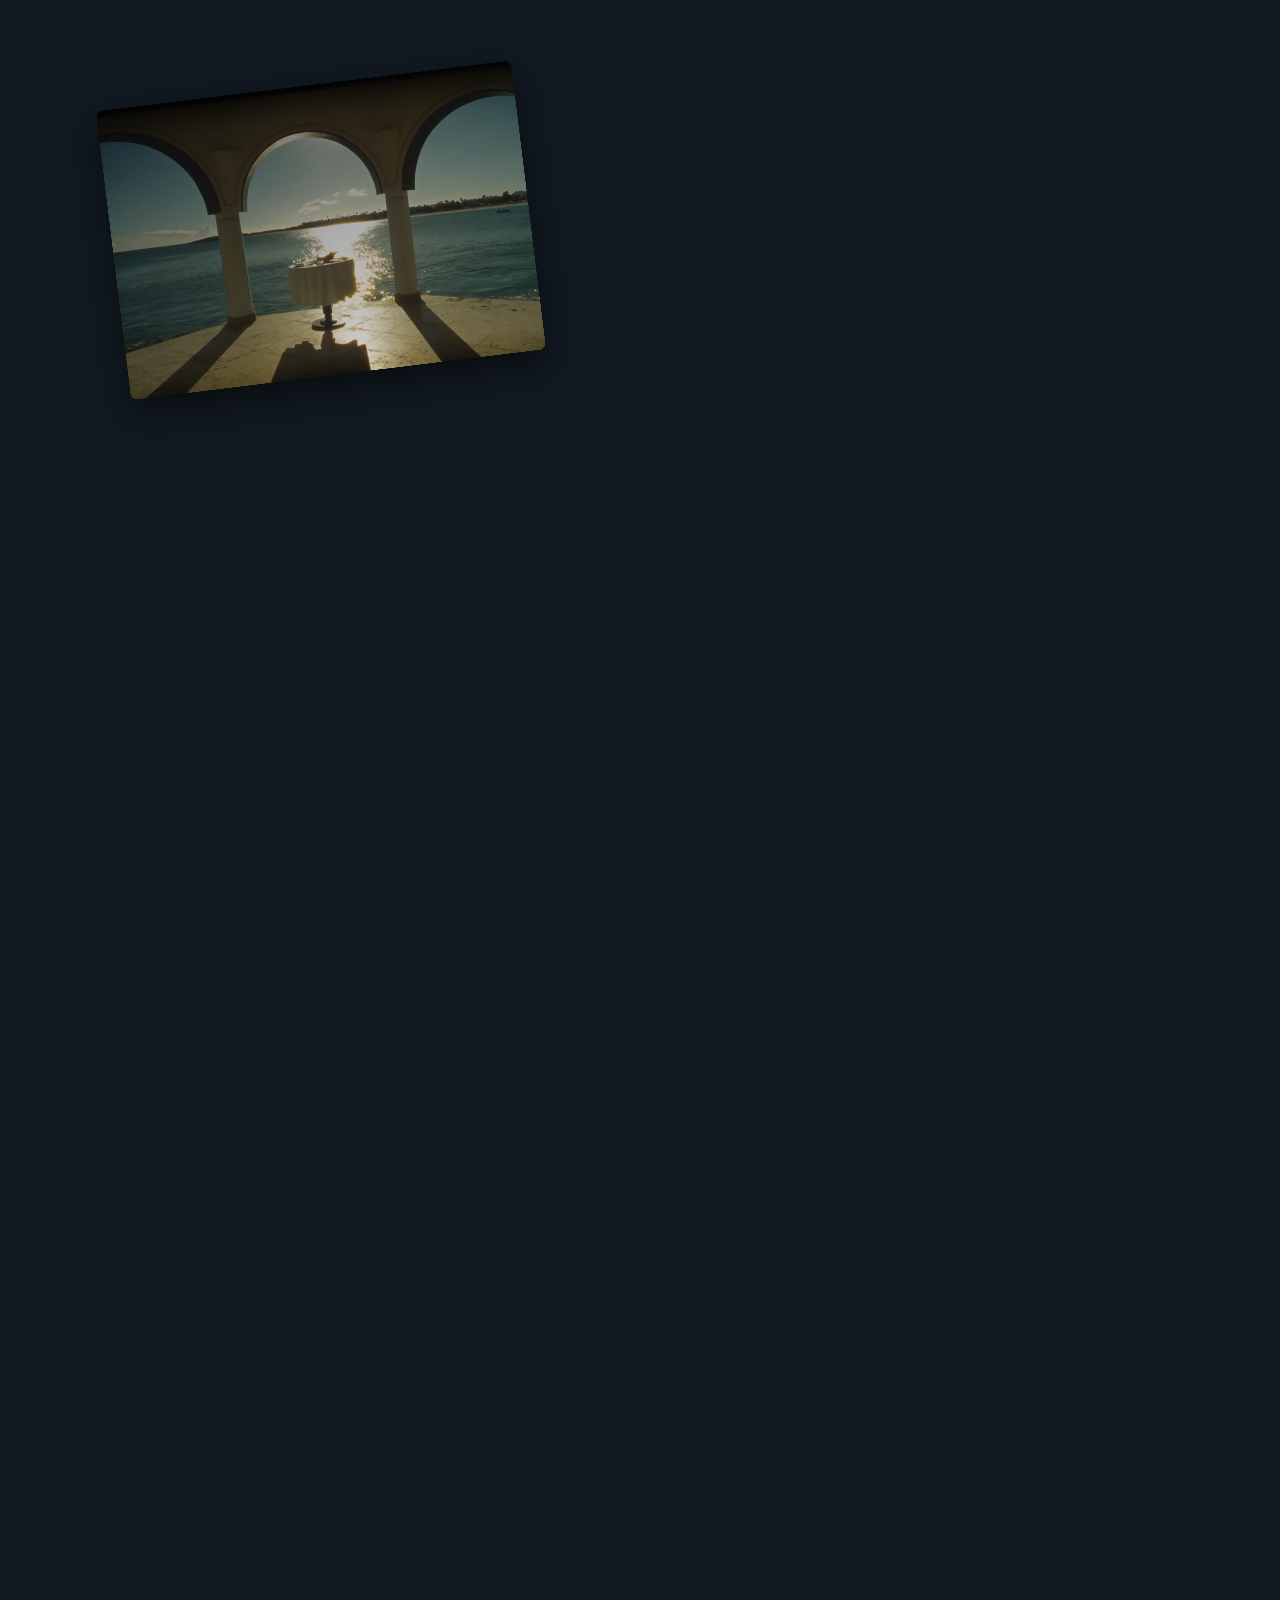
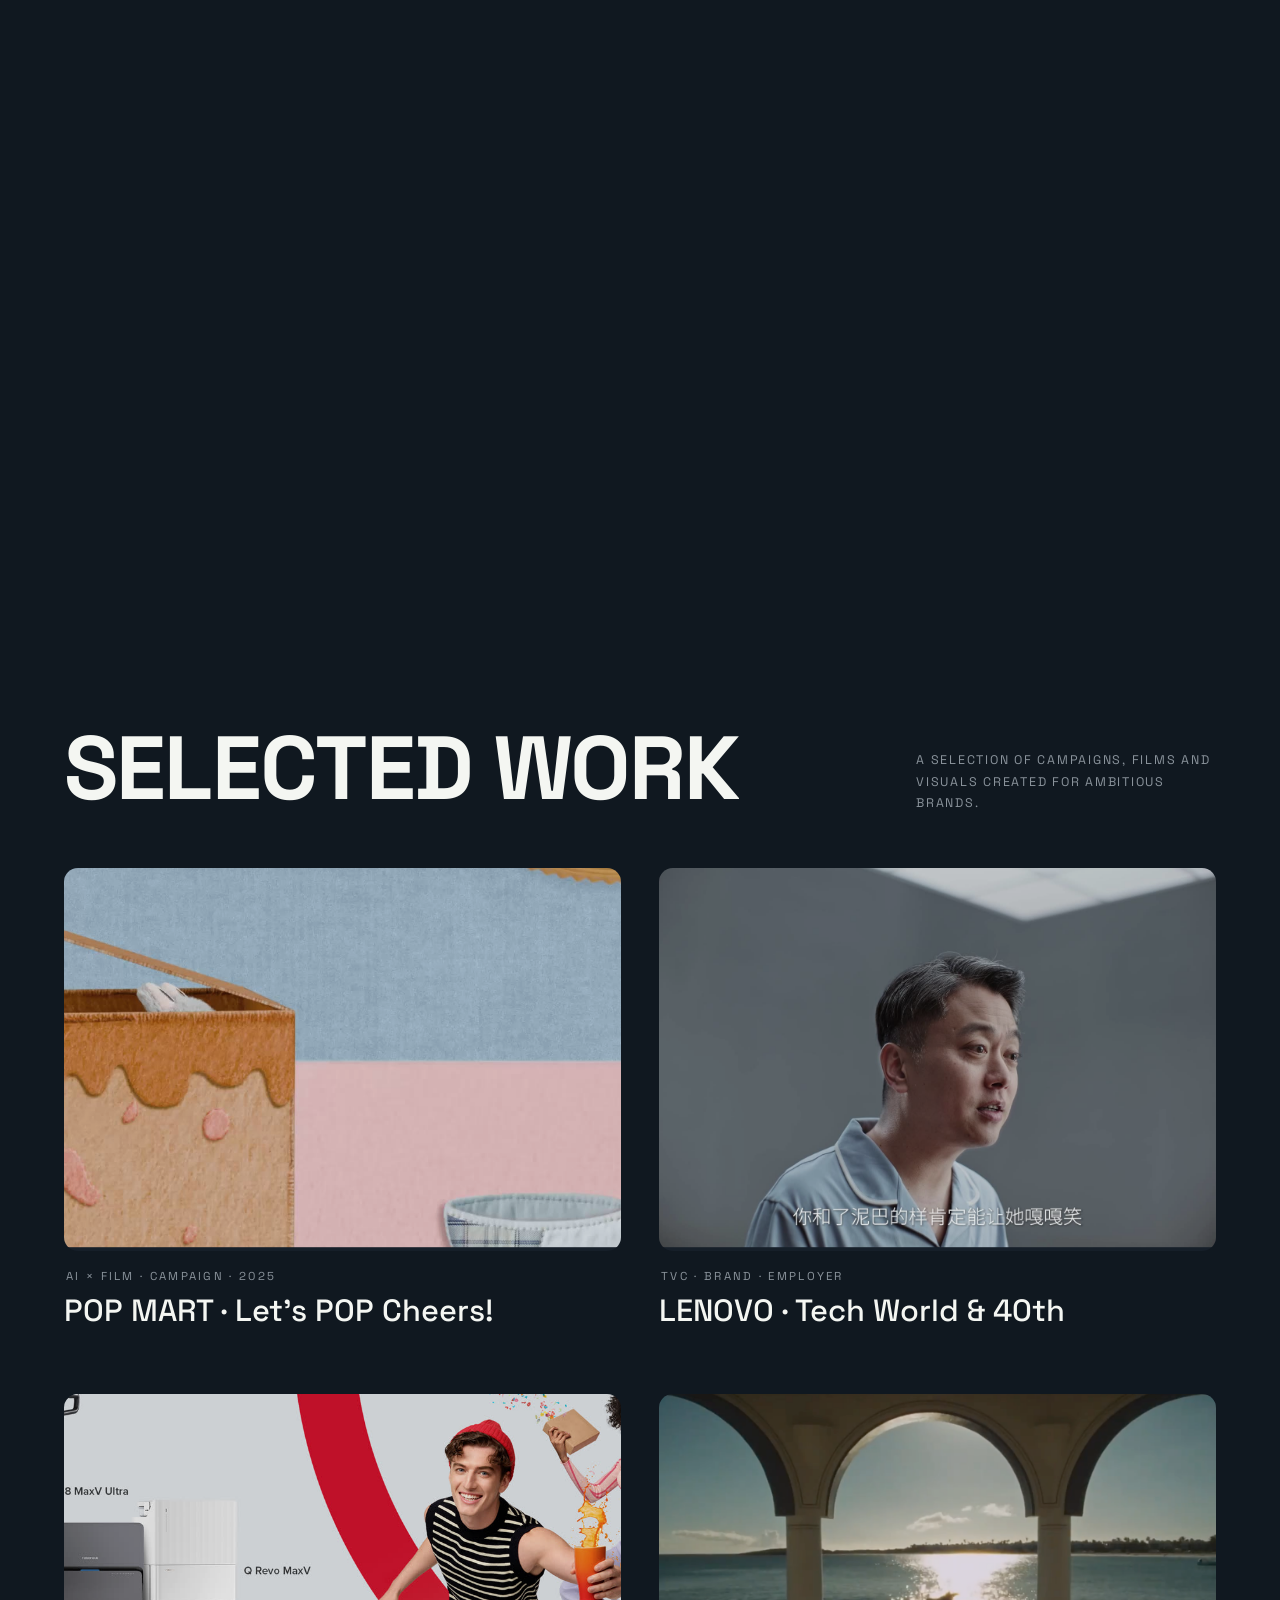
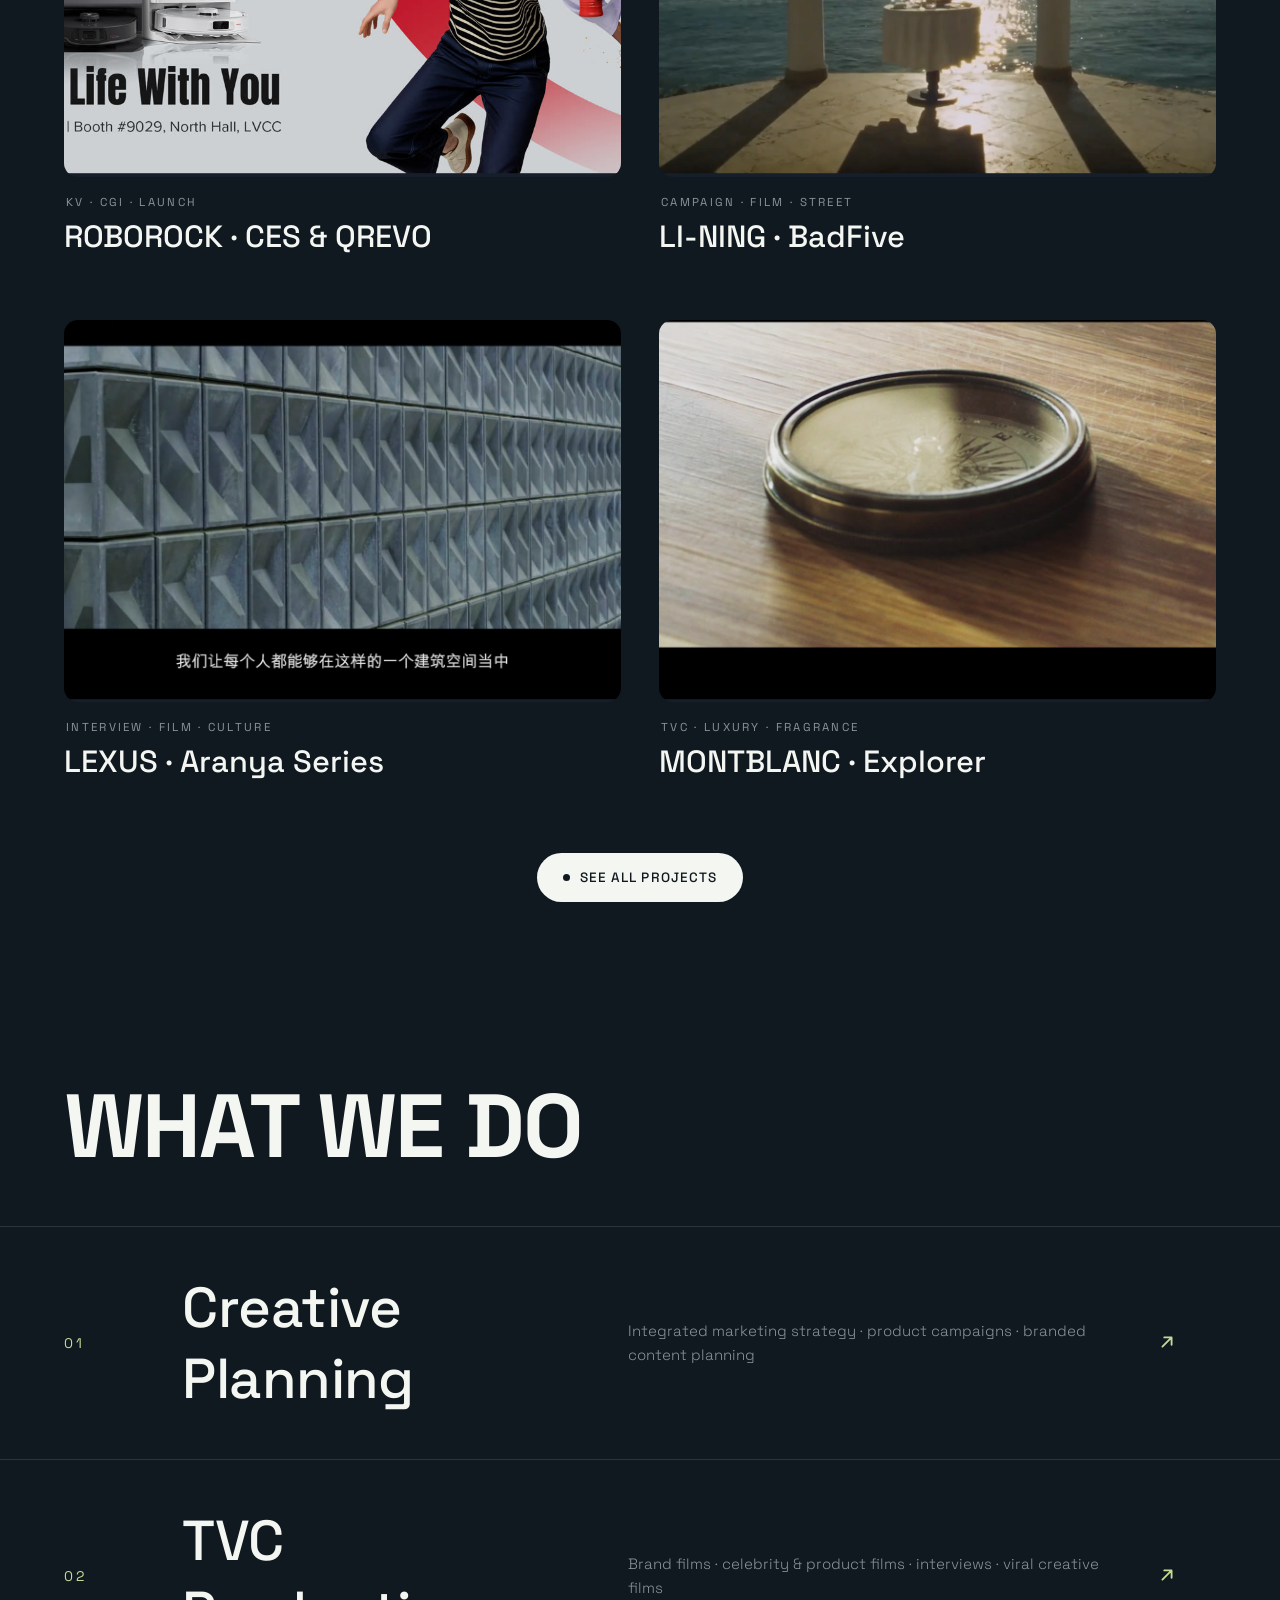
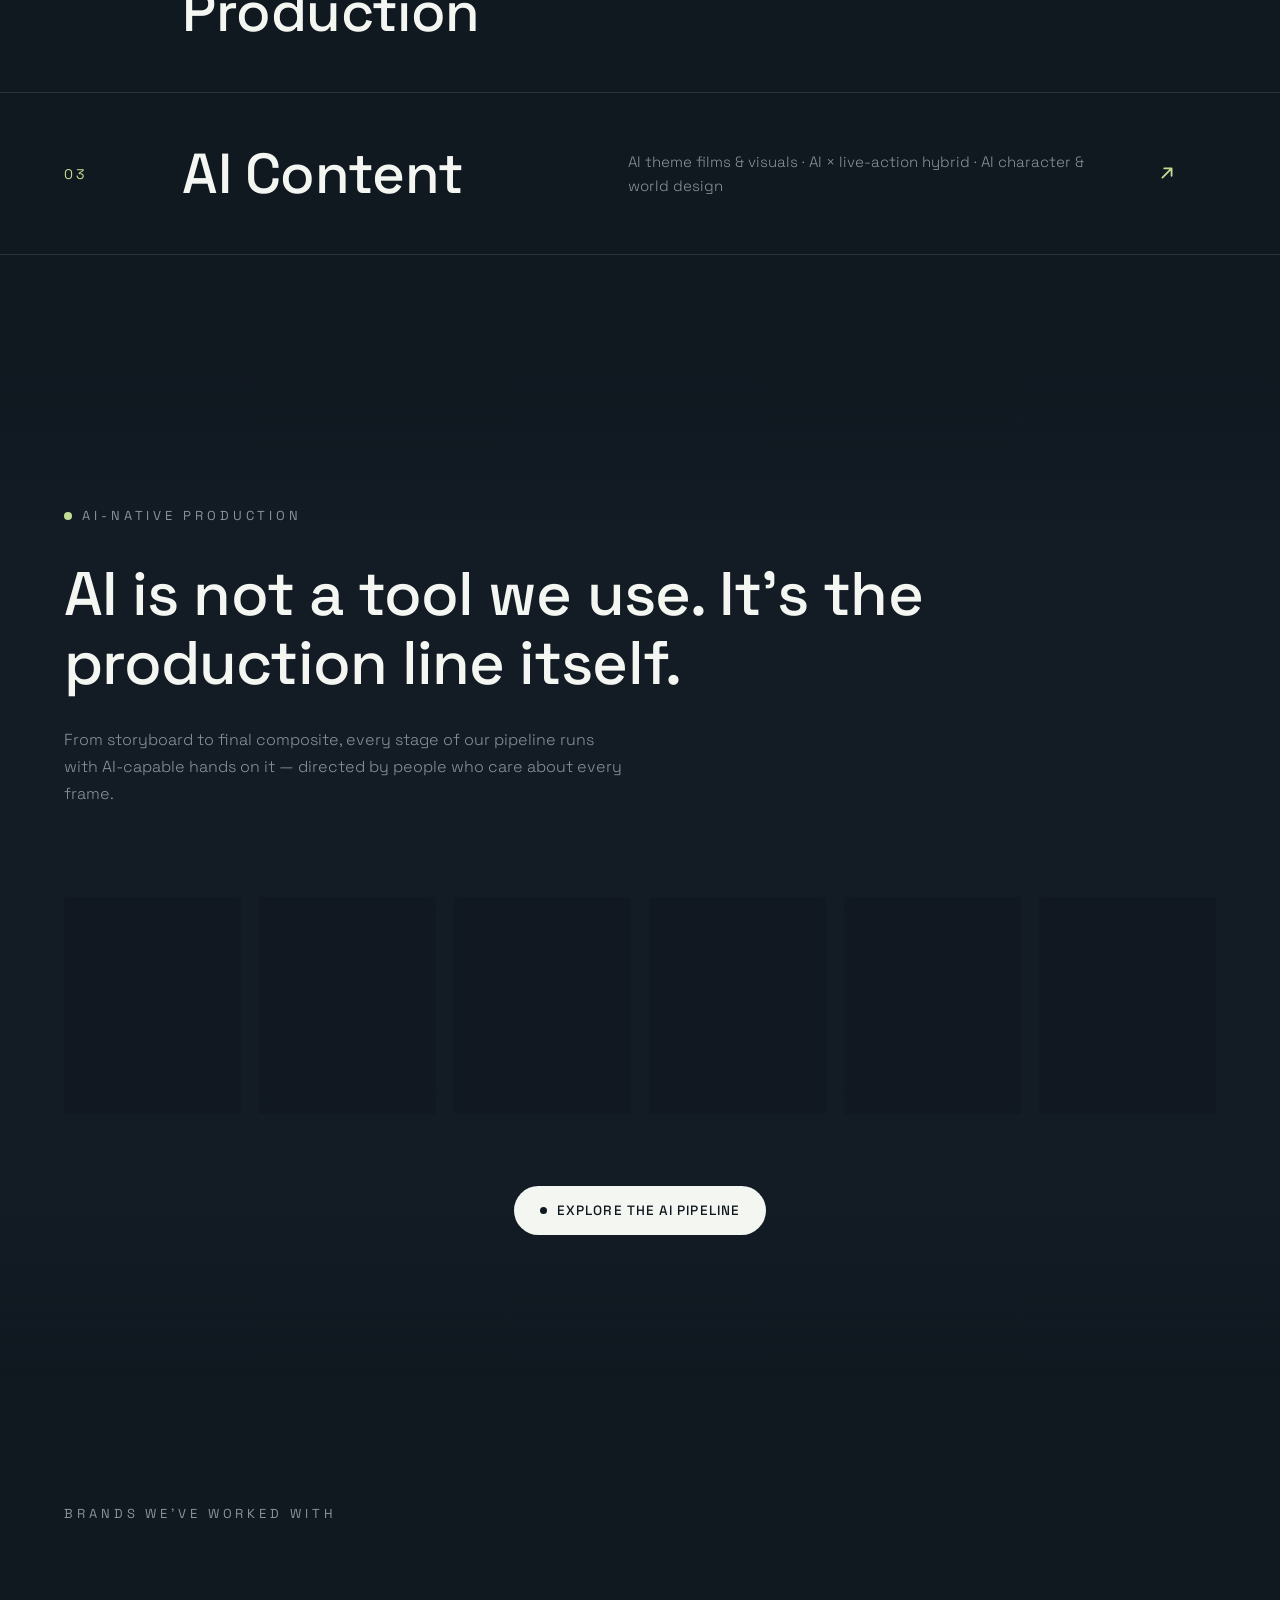
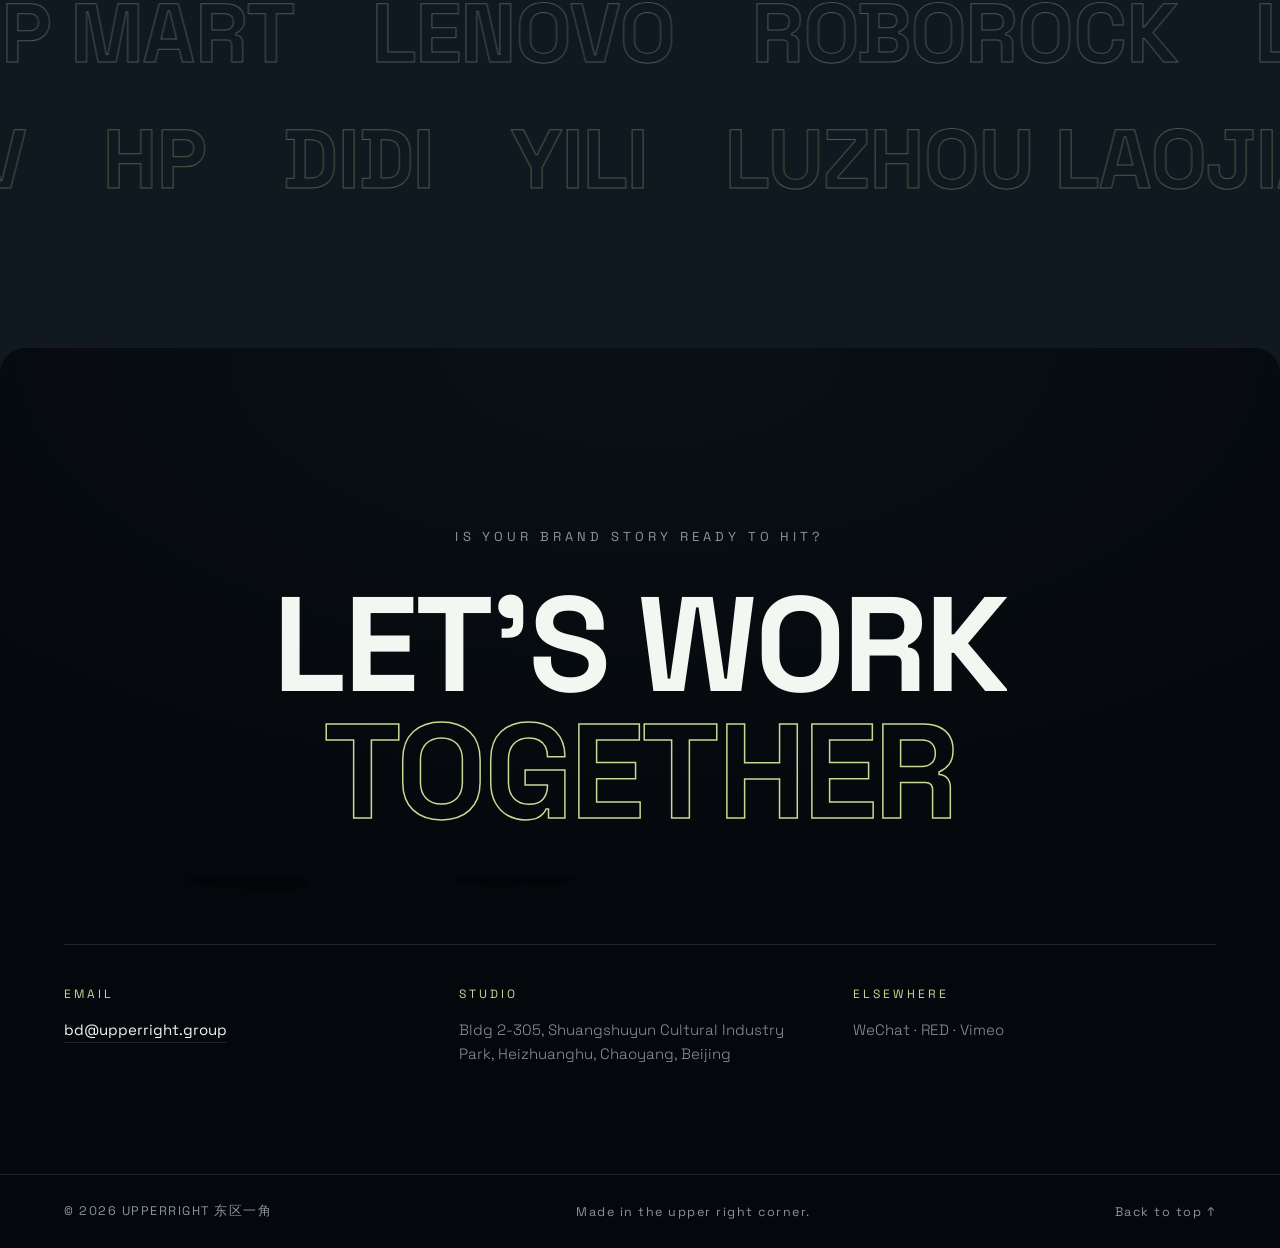
==== commit 33a67a4b: "Add files via upload" ====
--- a/index.html
+++ b/index.html
@@ -258,7 +258,8 @@
         <div class="ai-step"><span class="as-num">05</span><h4 data-i18n="ai.f5">AI Post</h4><p data-i18n="ai.f5d">Post / VFX</p></div>
         <div class="ai-step"><span class="as-num">06</span><h4 data-i18n="ai.f6">Delivery</h4><p data-i18n="ai.f6d">Producer</p></div>
       </div>
-    </section>
+          <div class="work-more"><a class="pill" href="ai.html" data-cursor><i class="pill-dot"></i><span data-i18n="ai.more">Explore the AI pipeline</span></a></div>
+</section>
 
     <!-- ============ CLIENTS ============ -->
     <section class="clients" id="clients">
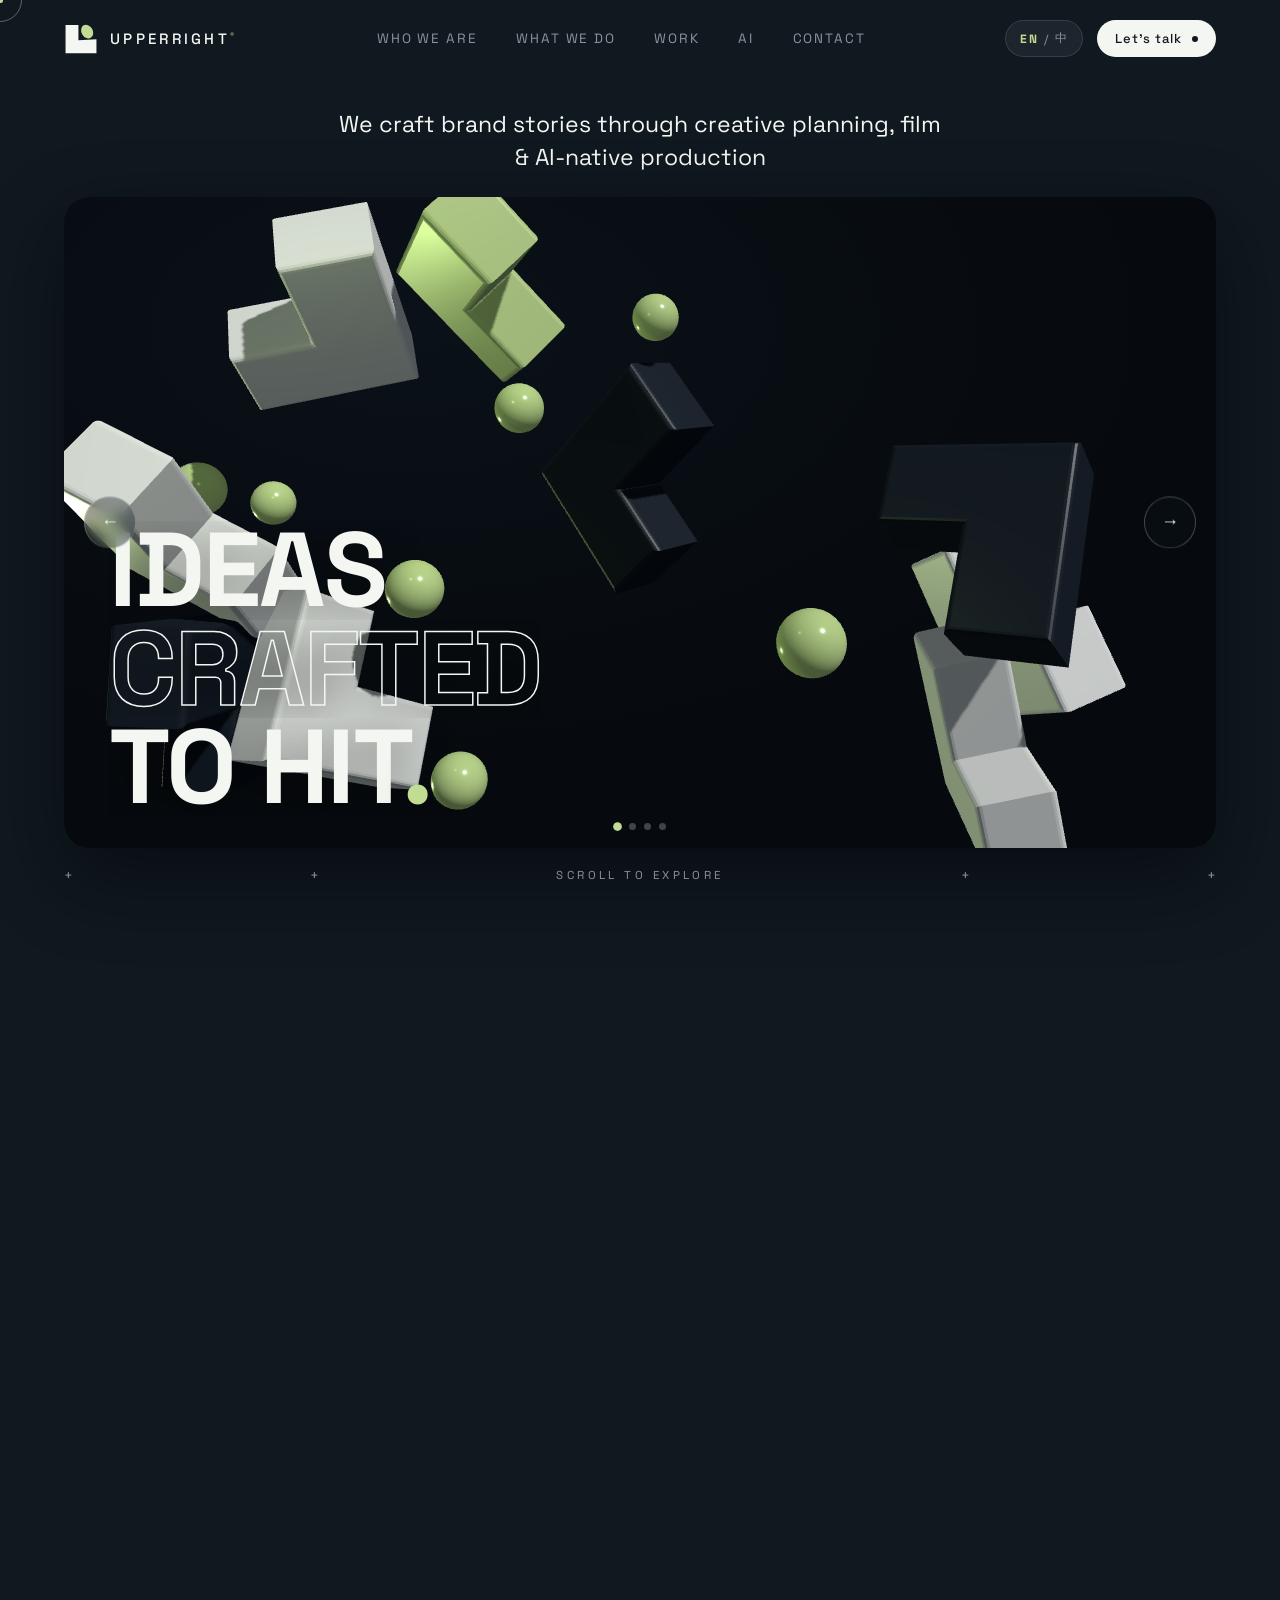
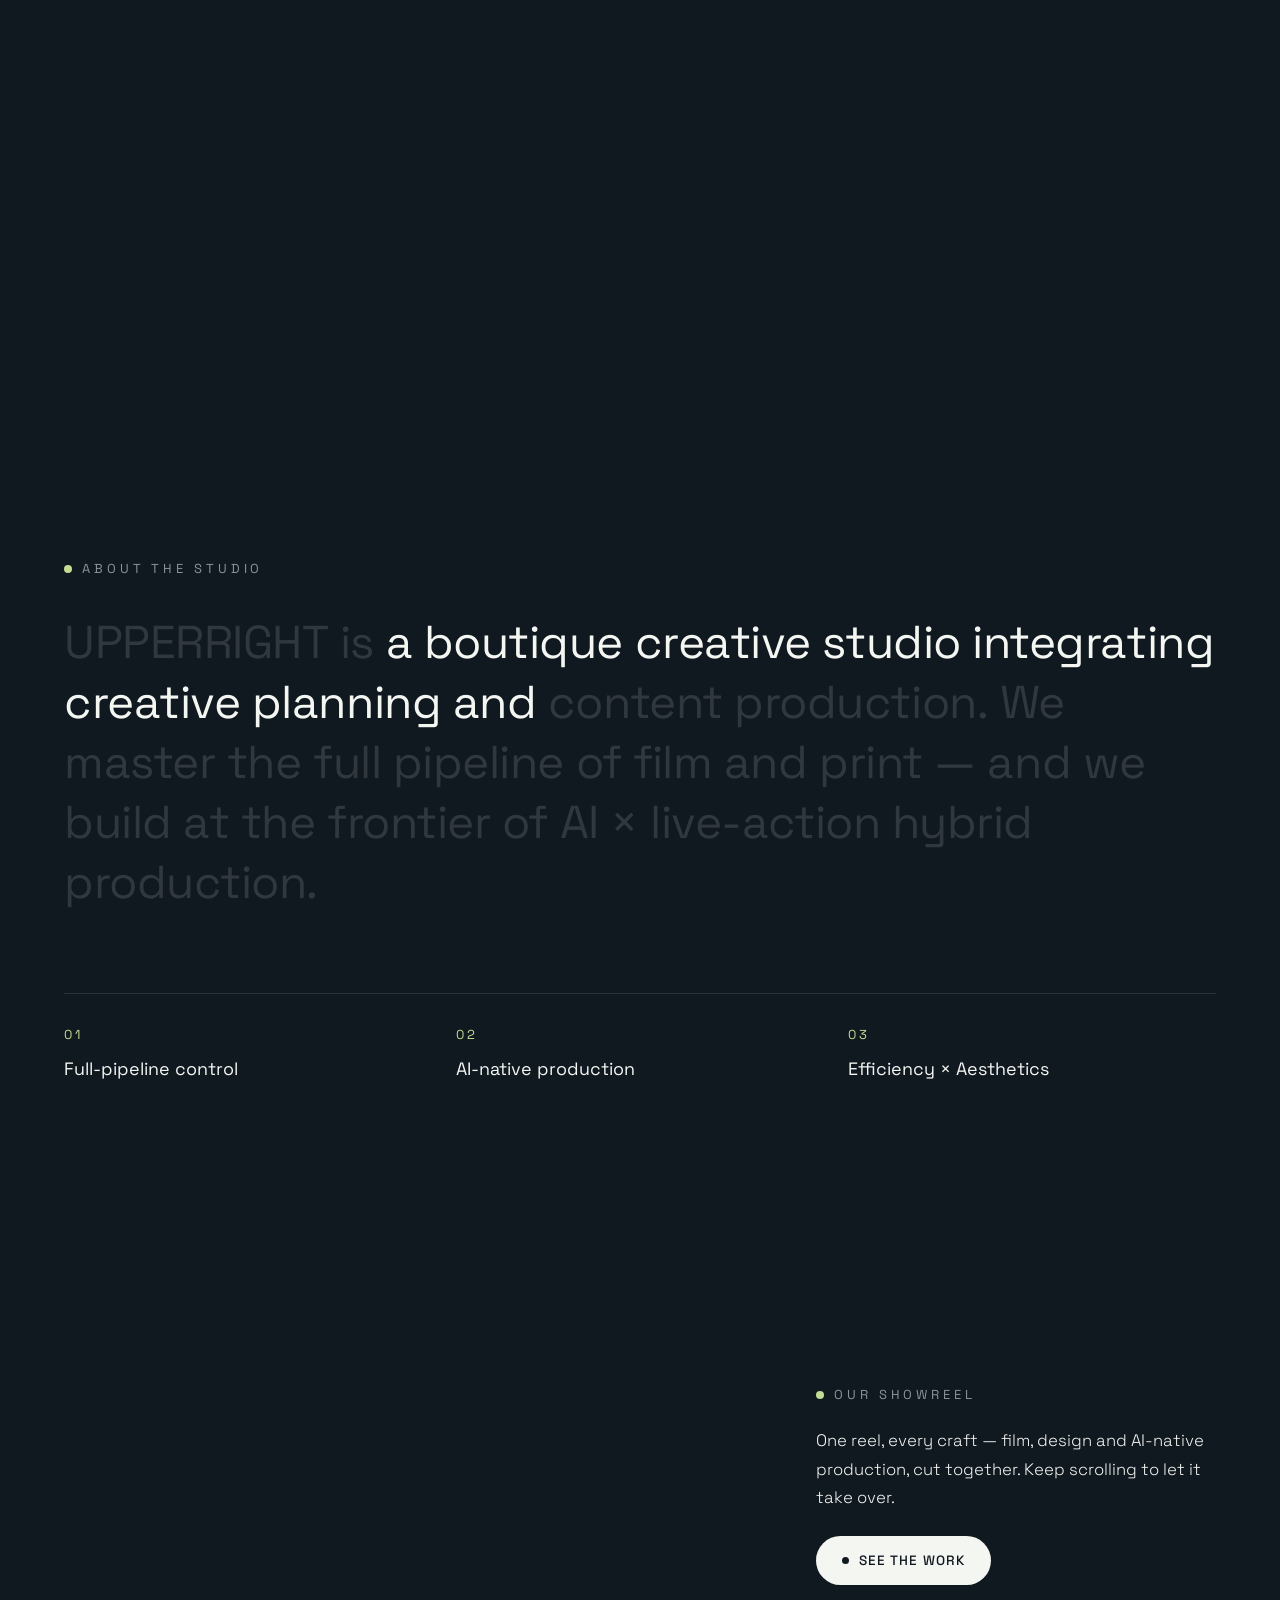
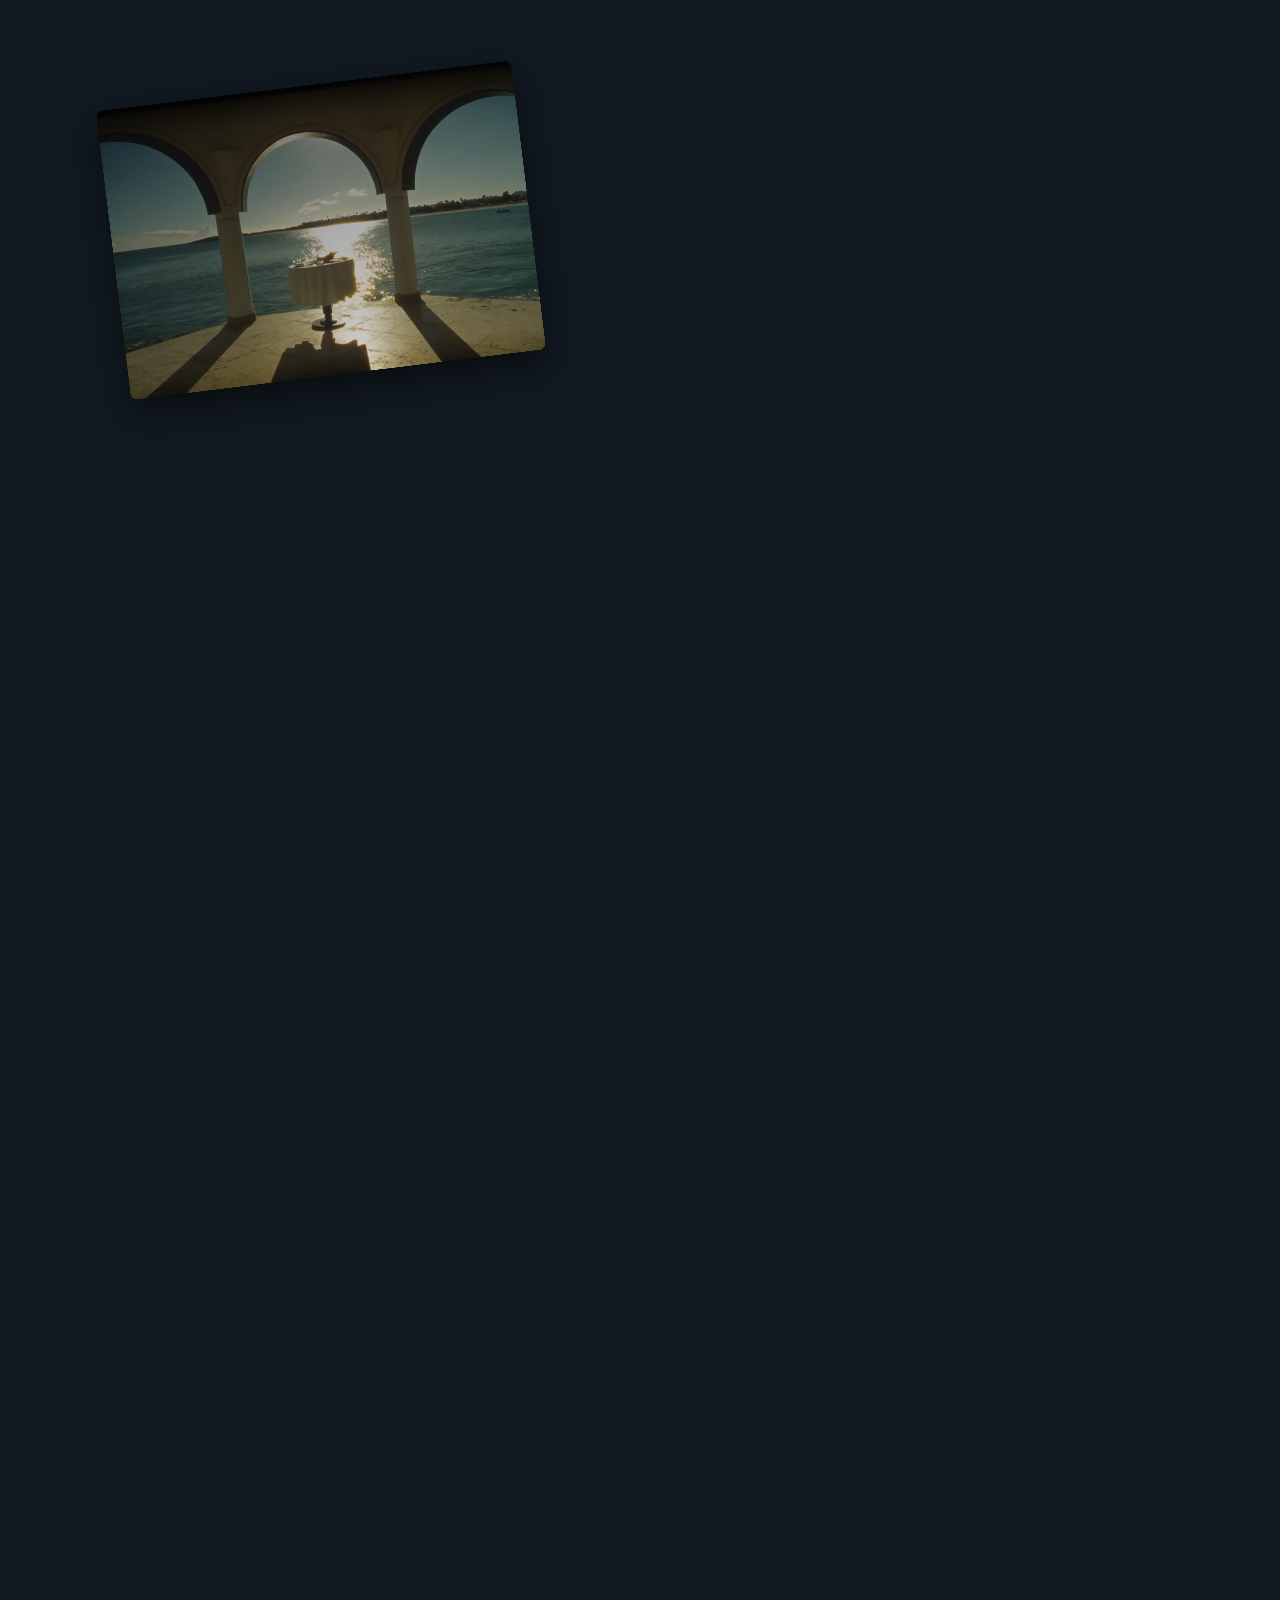
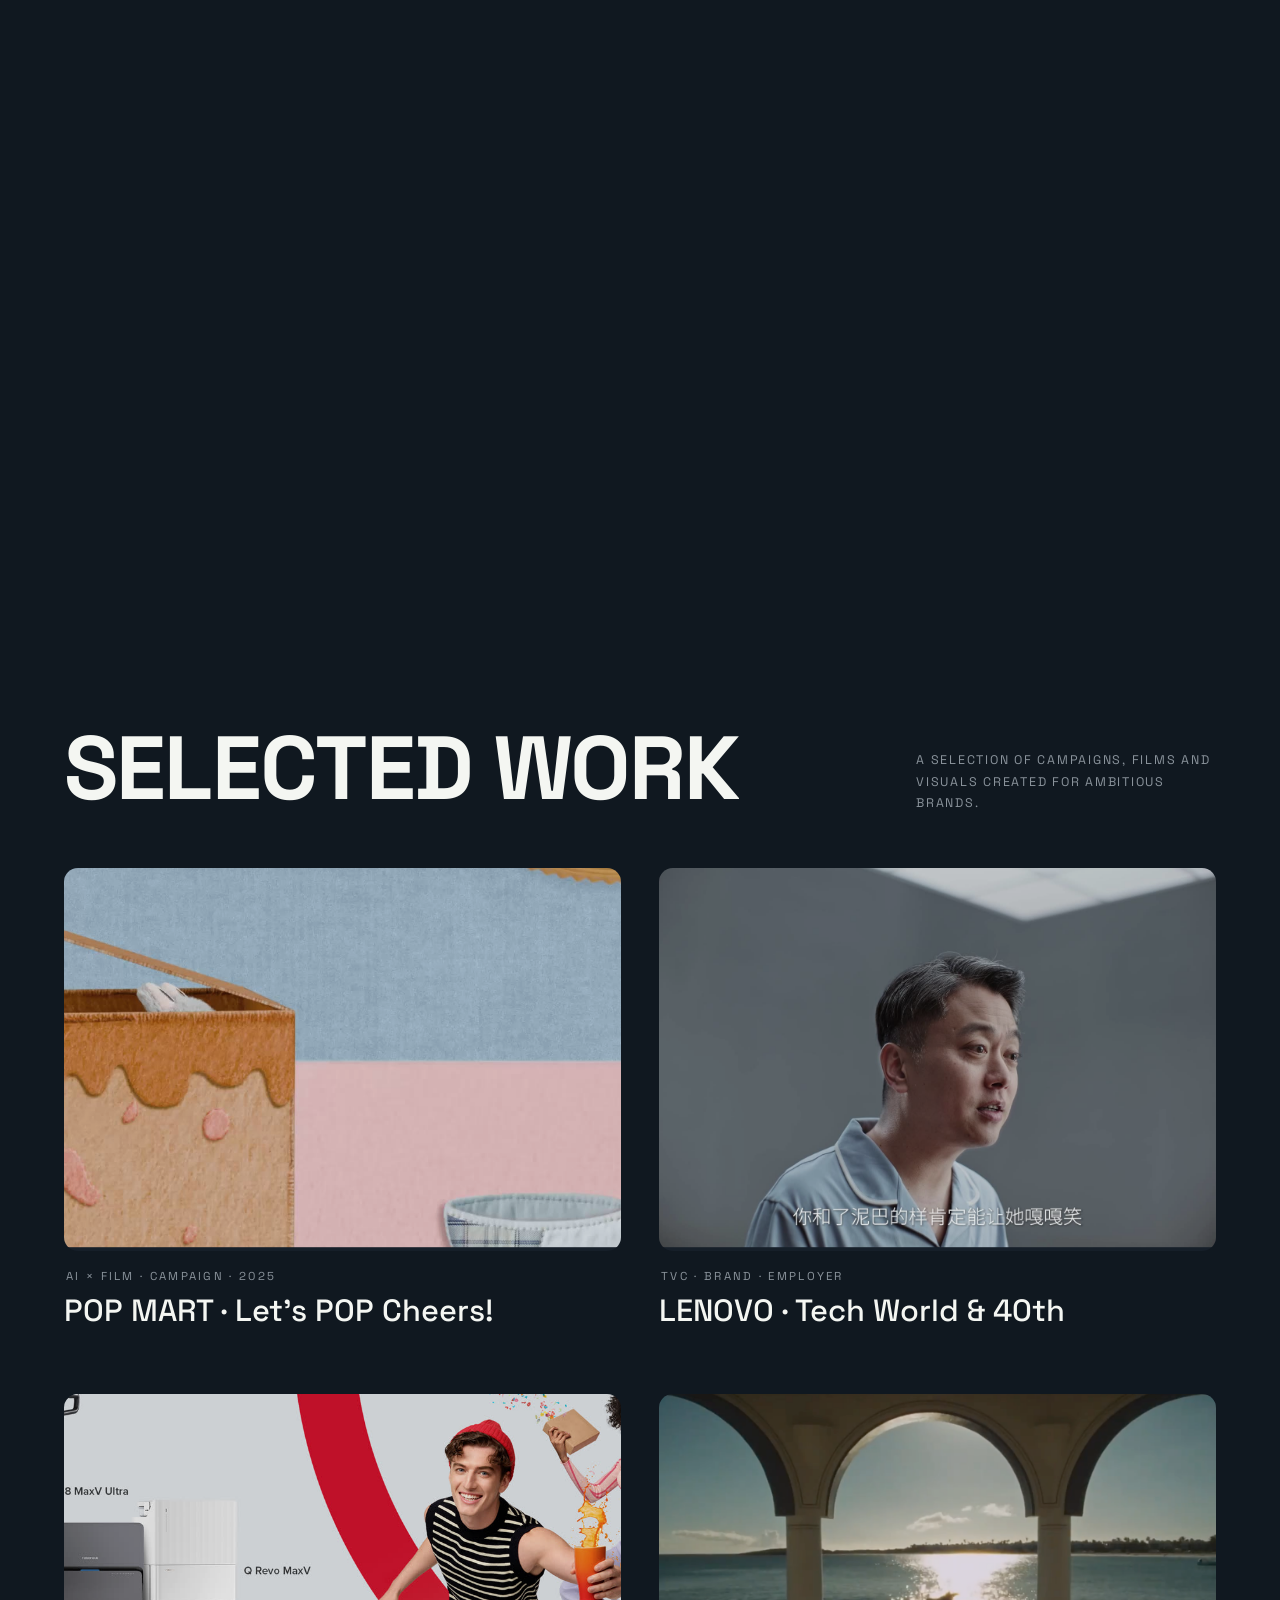
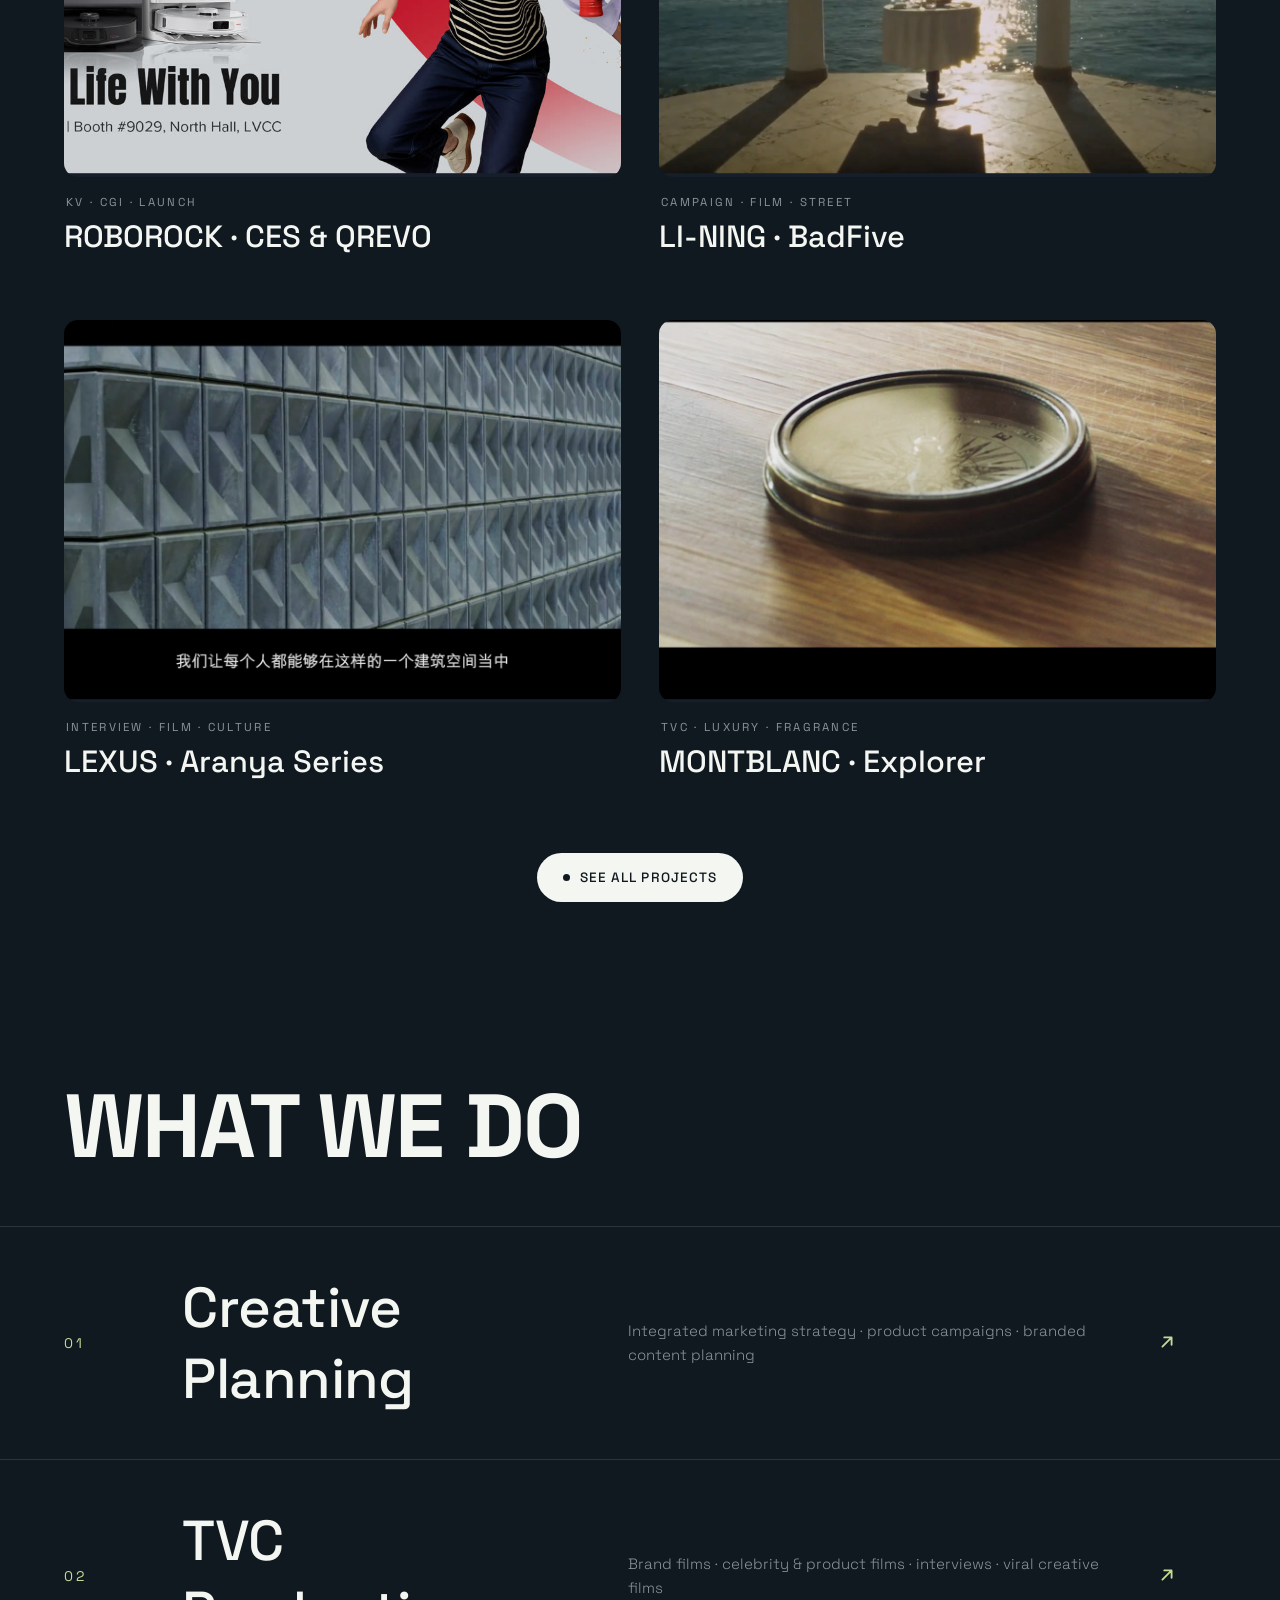
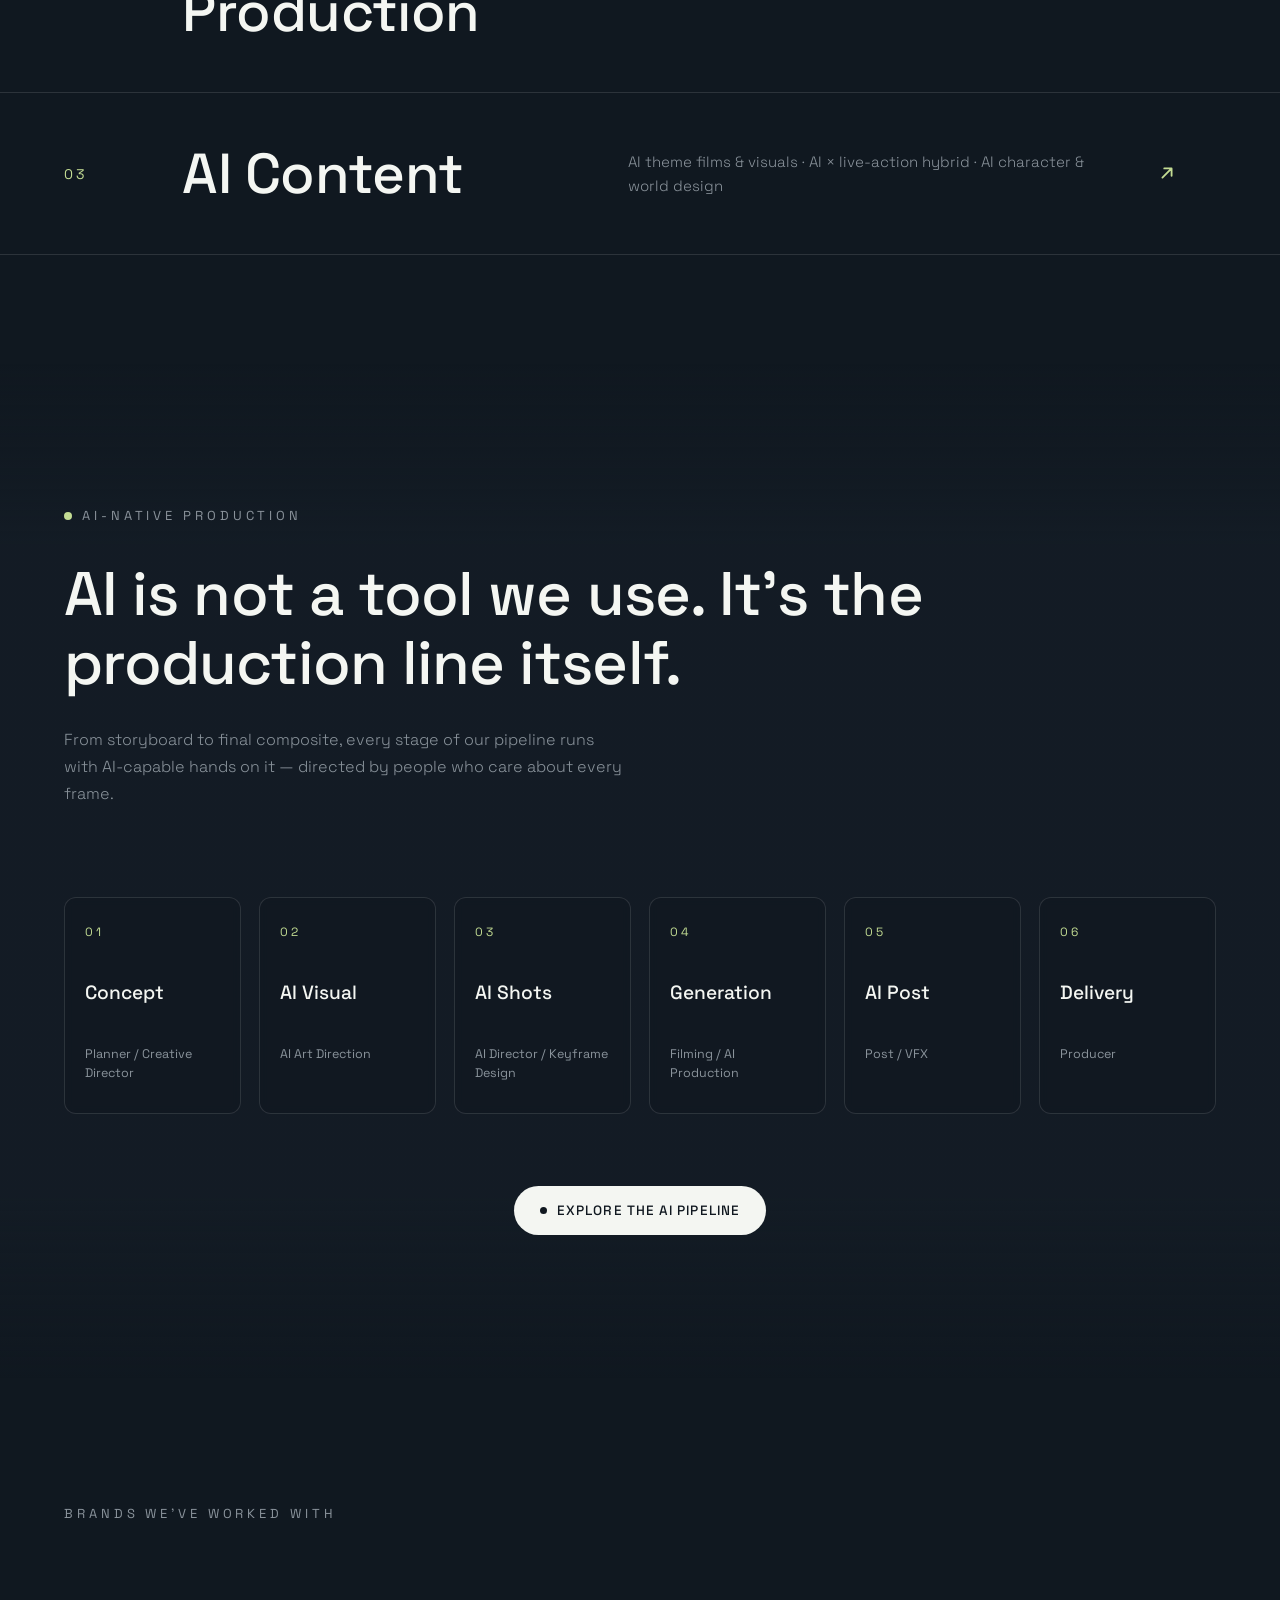
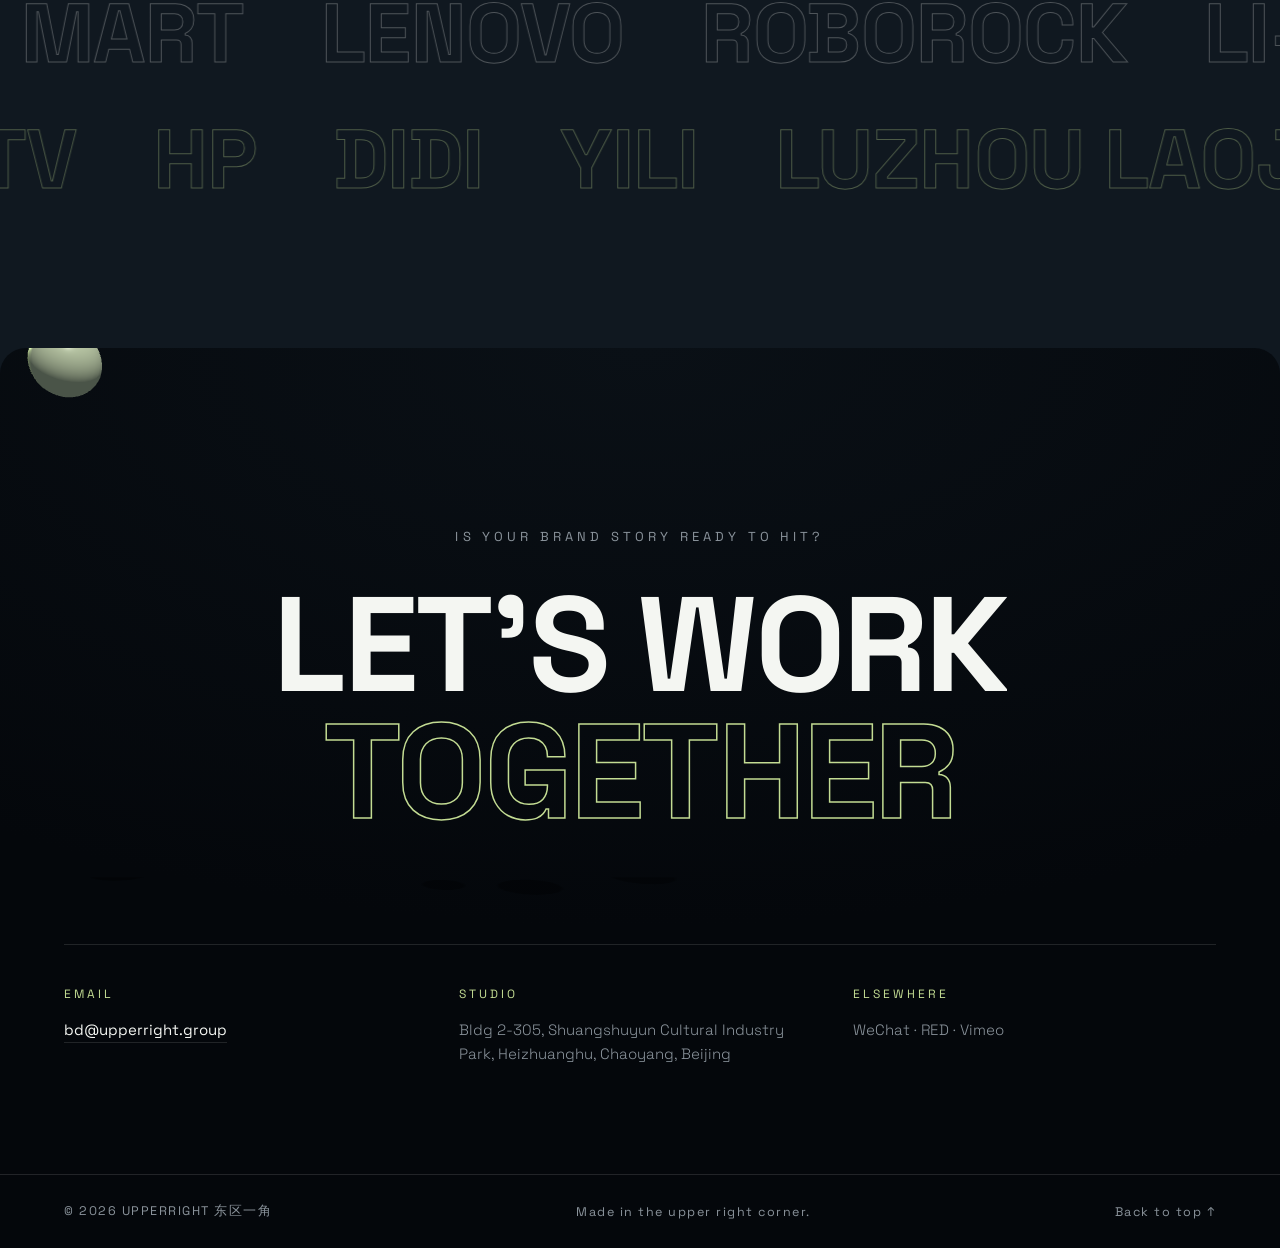
==== commit 084ca3c1: "Add files via upload" ====
--- a/index.html
+++ b/index.html
@@ -6,7 +6,7 @@
   <title>UPPERRIGHT 东区一角 — Creative & Production Studio</title>
   <meta name="description" content="UPPERRIGHT 东区一角 is a boutique creative studio integrating creative planning and content production. Full-pipeline TVC, design and AI-native production." />
   <link rel="icon" type="image/svg+xml" href="assets/logo.svg" />
-  <link rel="stylesheet" href="css/style.css?v=6" />
+  <link rel="stylesheet" href="css/style.css?v=7" />
   <script type="importmap">
   {
     "imports": {
--- a/css/style.css
+++ b/css/style.css
@@ -846,3 +846,32 @@
 .pj-body .reveal{opacity:0;transform:translateY(28px);transition:opacity .7s ease,transform .7s ease}
 .pj-body .reveal.is-in{opacity:1;transform:none}
 @media (max-width:820px){.pj-cols{grid-template-columns:1fr;gap:5vh}.pj-next-media{display:none}}
+
+/* ---- brand wall logos ---- */
+.brand-wall .bw-logo{height:26px;width:auto;max-width:150px;filter:brightness(0) invert(1);opacity:.78;transition:opacity .25s;vertical-align:middle}
+.brand-wall .bw-logo.bw-sq{height:34px}
+.brand-wall .bw-logo:hover{opacity:1}
+
+/* ---- AI page ---- */
+.aip-main{max-width:1200px;margin:0 auto;padding-top:8vh}
+.aip-hero{margin-bottom:12vh}
+.aip-claim{font-size:clamp(34px,5.6vw,76px);line-height:1.08;font-weight:700;margin:18px 0 5vh}
+.aip-lede p{max-width:820px}
+.aip-sec-title{font-size:clamp(24px,3vw,40px);font-weight:700;margin:0 0 5vh;color:#F4F6F2}
+.aip-pipe{margin-bottom:12vh}
+.aip-steps{display:grid;grid-template-columns:repeat(3,1fr);gap:2px;background:rgba(255,255,255,.12)}
+.aip-step{background:#101820;padding:34px 28px 40px}
+.aip-num{color:#C3DC93;font-size:13px;letter-spacing:.2em}
+.aip-step h3{font-size:19px;margin:14px 0 12px}
+.aip-step p{font-size:14.5px;line-height:1.7;color:rgba(244,246,242,.68);margin:0}
+.aip-why{margin-bottom:12vh}
+.aip-why-grid{display:grid;grid-template-columns:repeat(3,1fr);gap:5vw}
+.aip-why-cell h3{font-size:20px;margin:0 0 14px;color:#C3DC93;font-weight:600}
+.aip-why-cell p{font-size:15px;line-height:1.75;color:rgba(244,246,242,.75);margin:0}
+.aip-feat{margin-bottom:10vh}
+.aip-feat-card{display:block;position:relative;border-radius:18px;overflow:hidden;text-decoration:none;color:#fff}
+.aip-feat-card img{display:block;width:100%;height:420px;object-fit:cover;filter:brightness(.75);transition:transform .5s,filter .5s}
+.aip-feat-card:hover img{transform:scale(1.03);filter:brightness(.9)}
+.aip-feat-info{position:absolute;left:34px;bottom:30px}
+.aip-feat-info h3{font-size:clamp(22px,3vw,36px);margin:10px 0 0}
+@media (max-width:820px){.aip-steps,.aip-why-grid{grid-template-columns:1fr}}
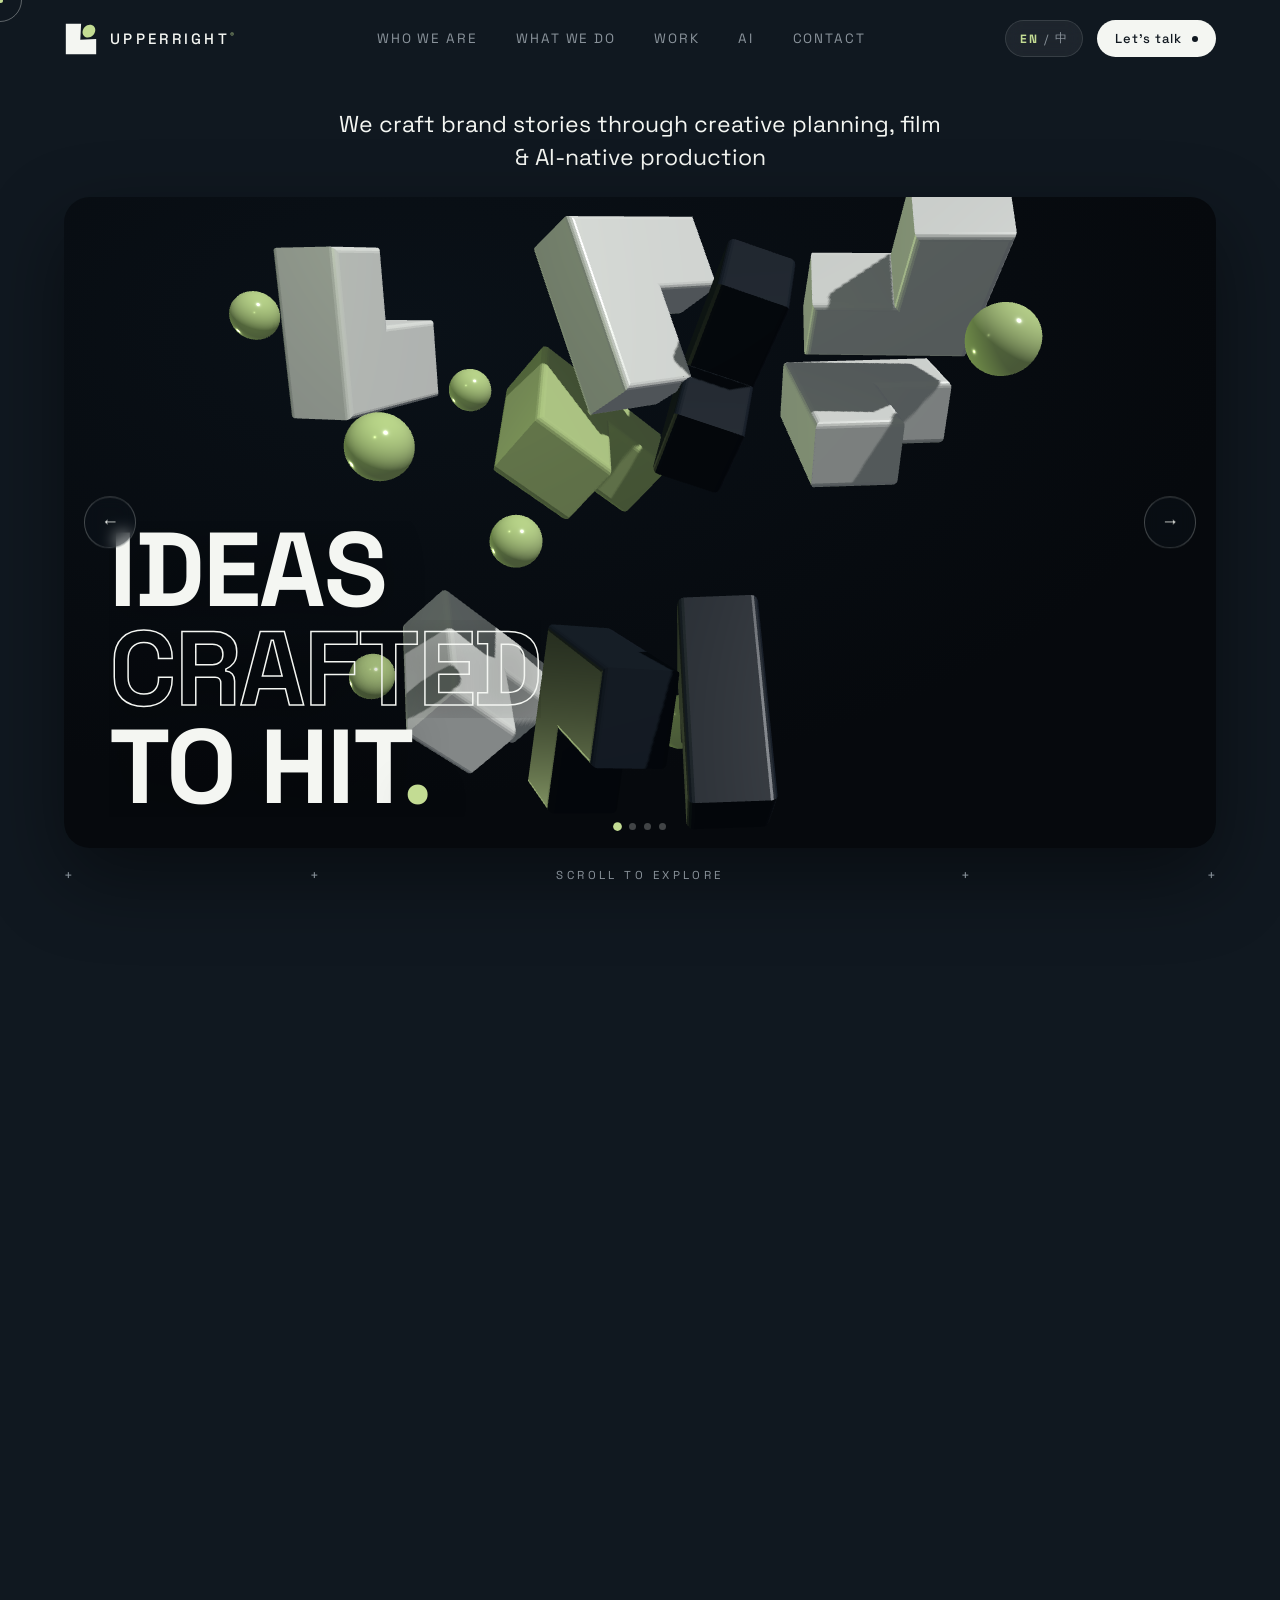
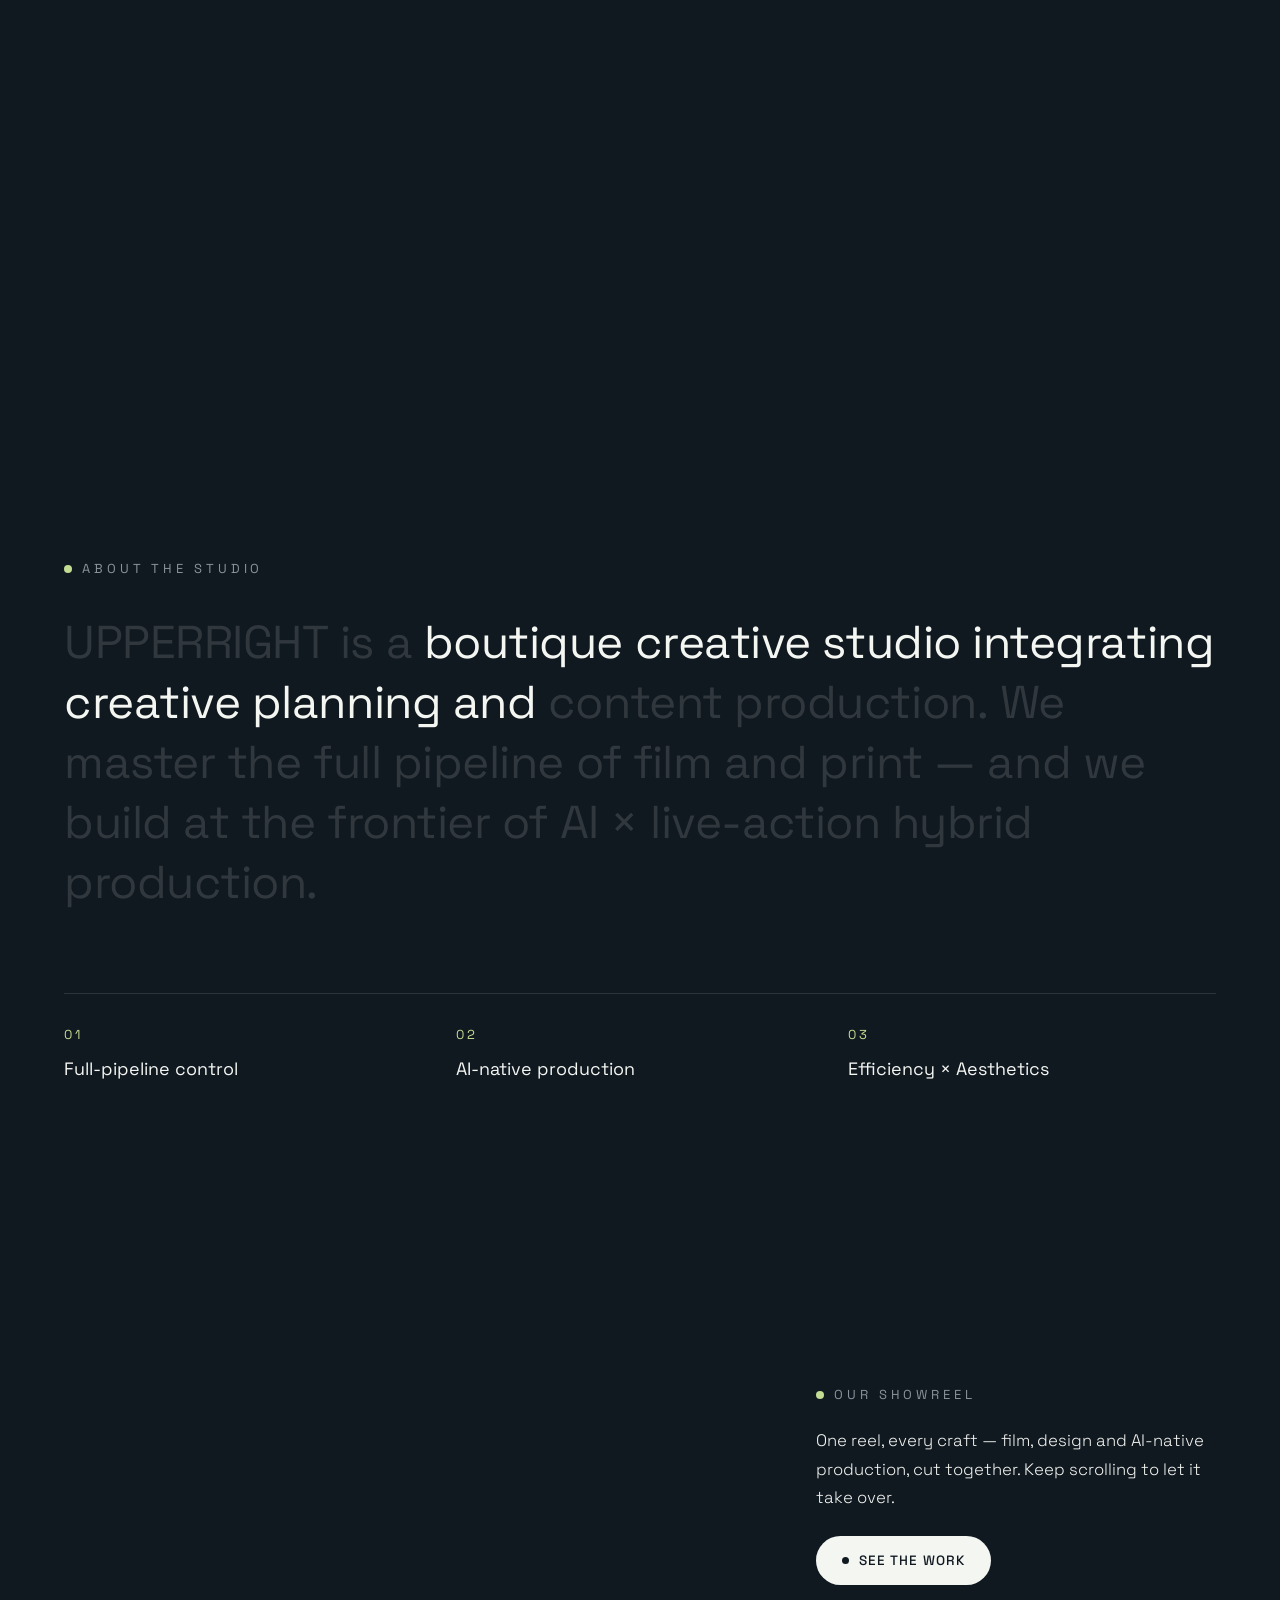
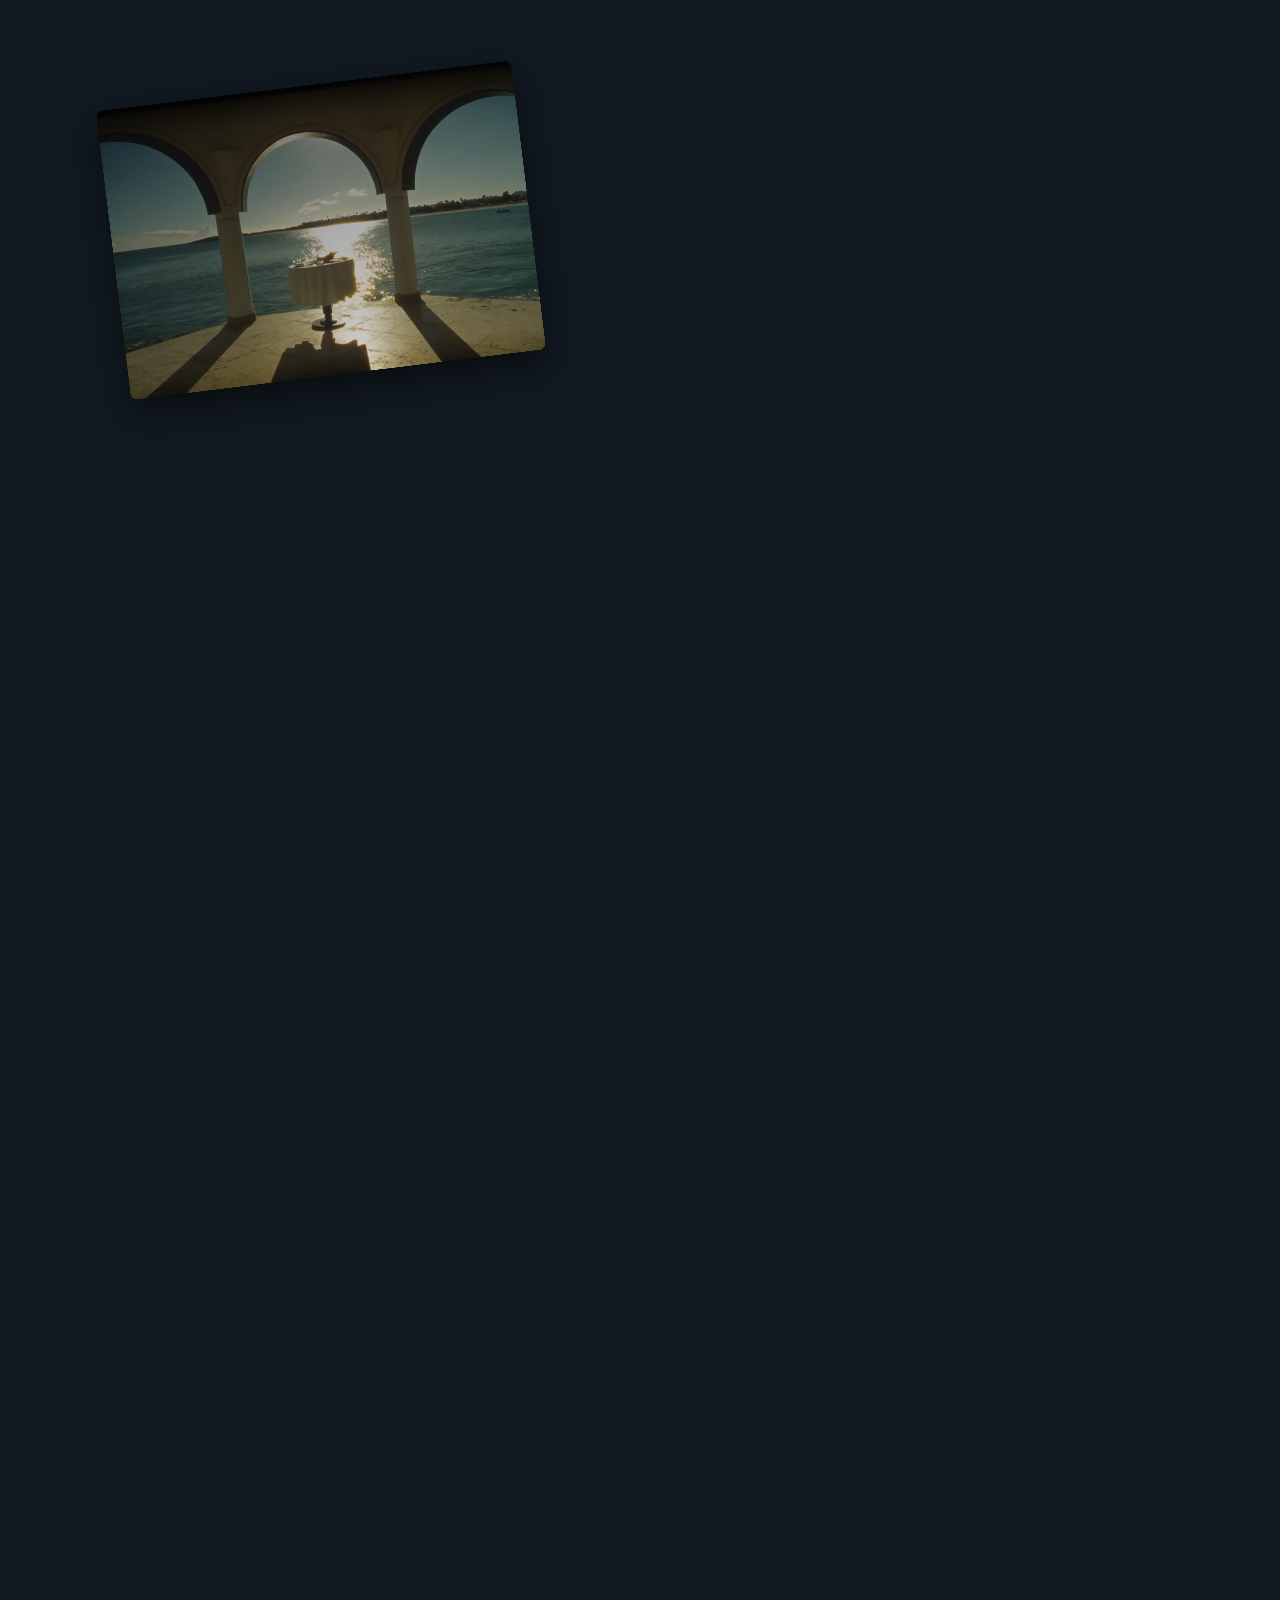
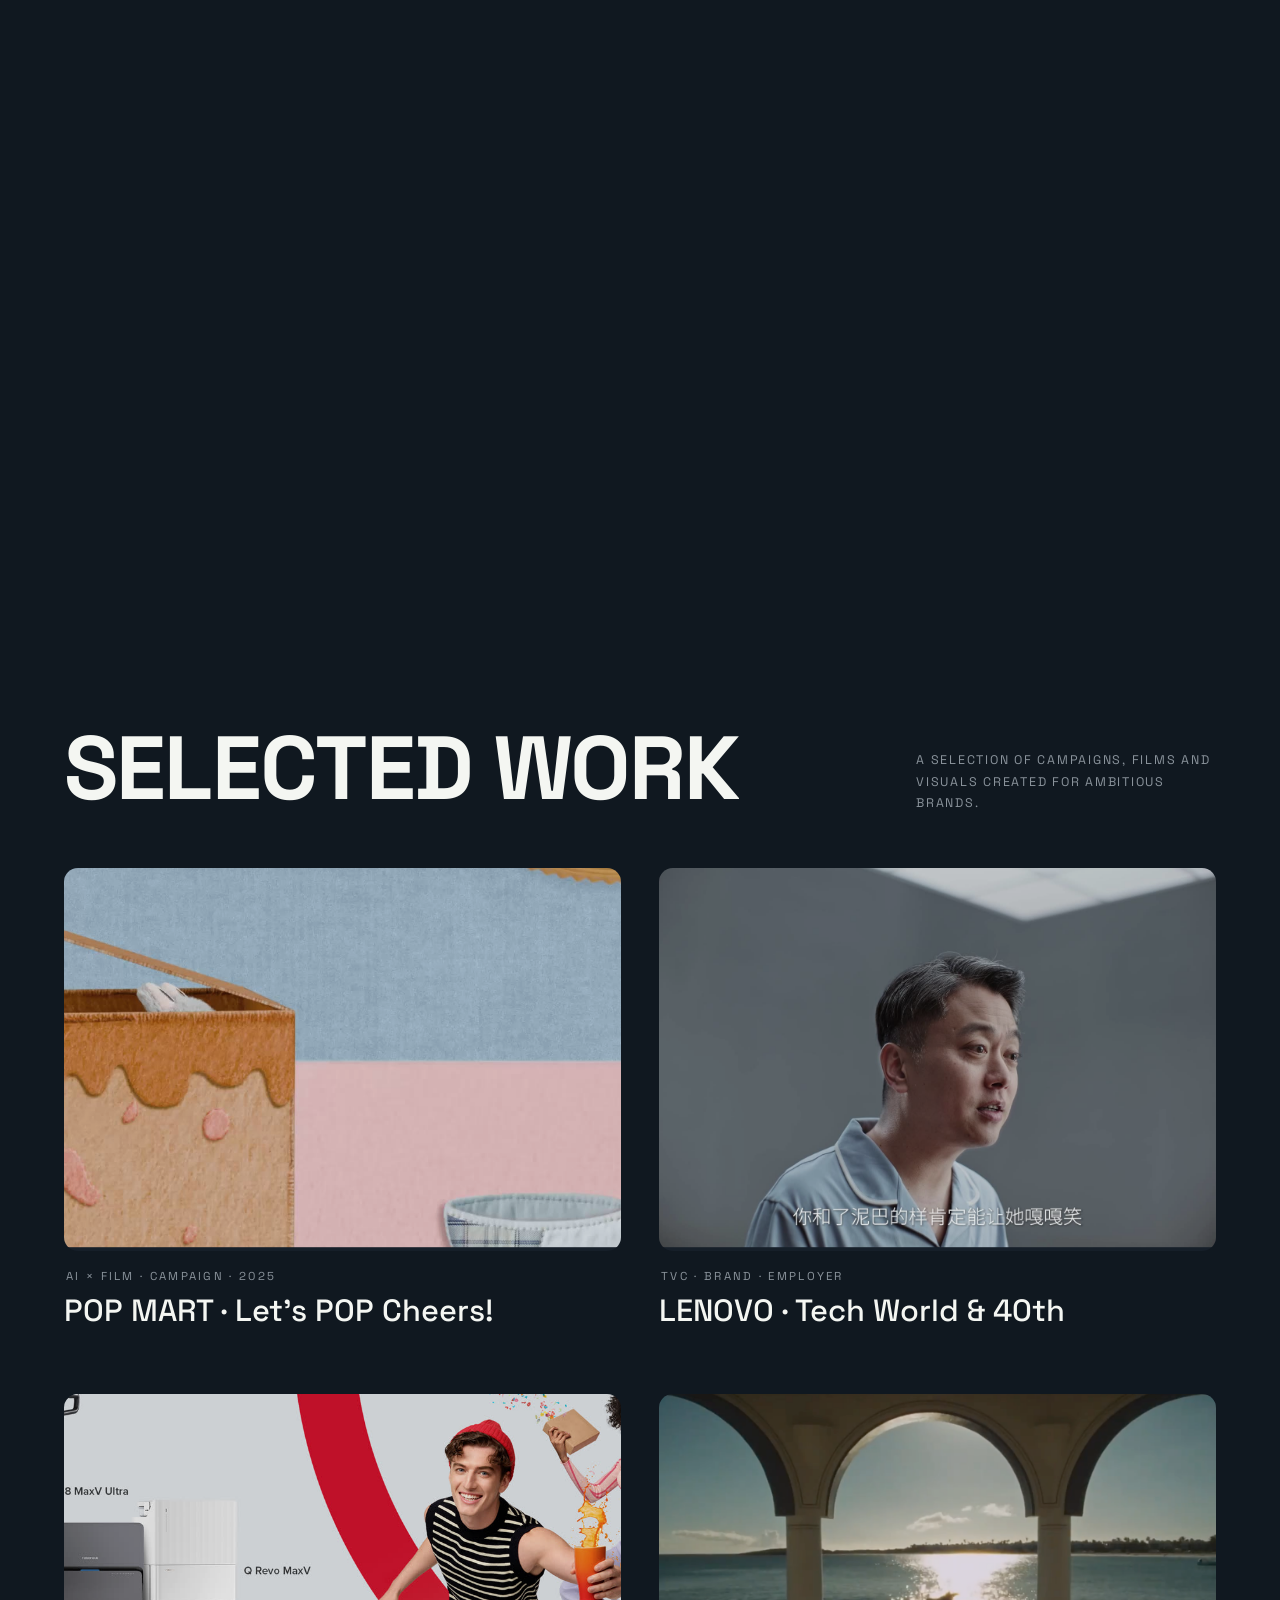
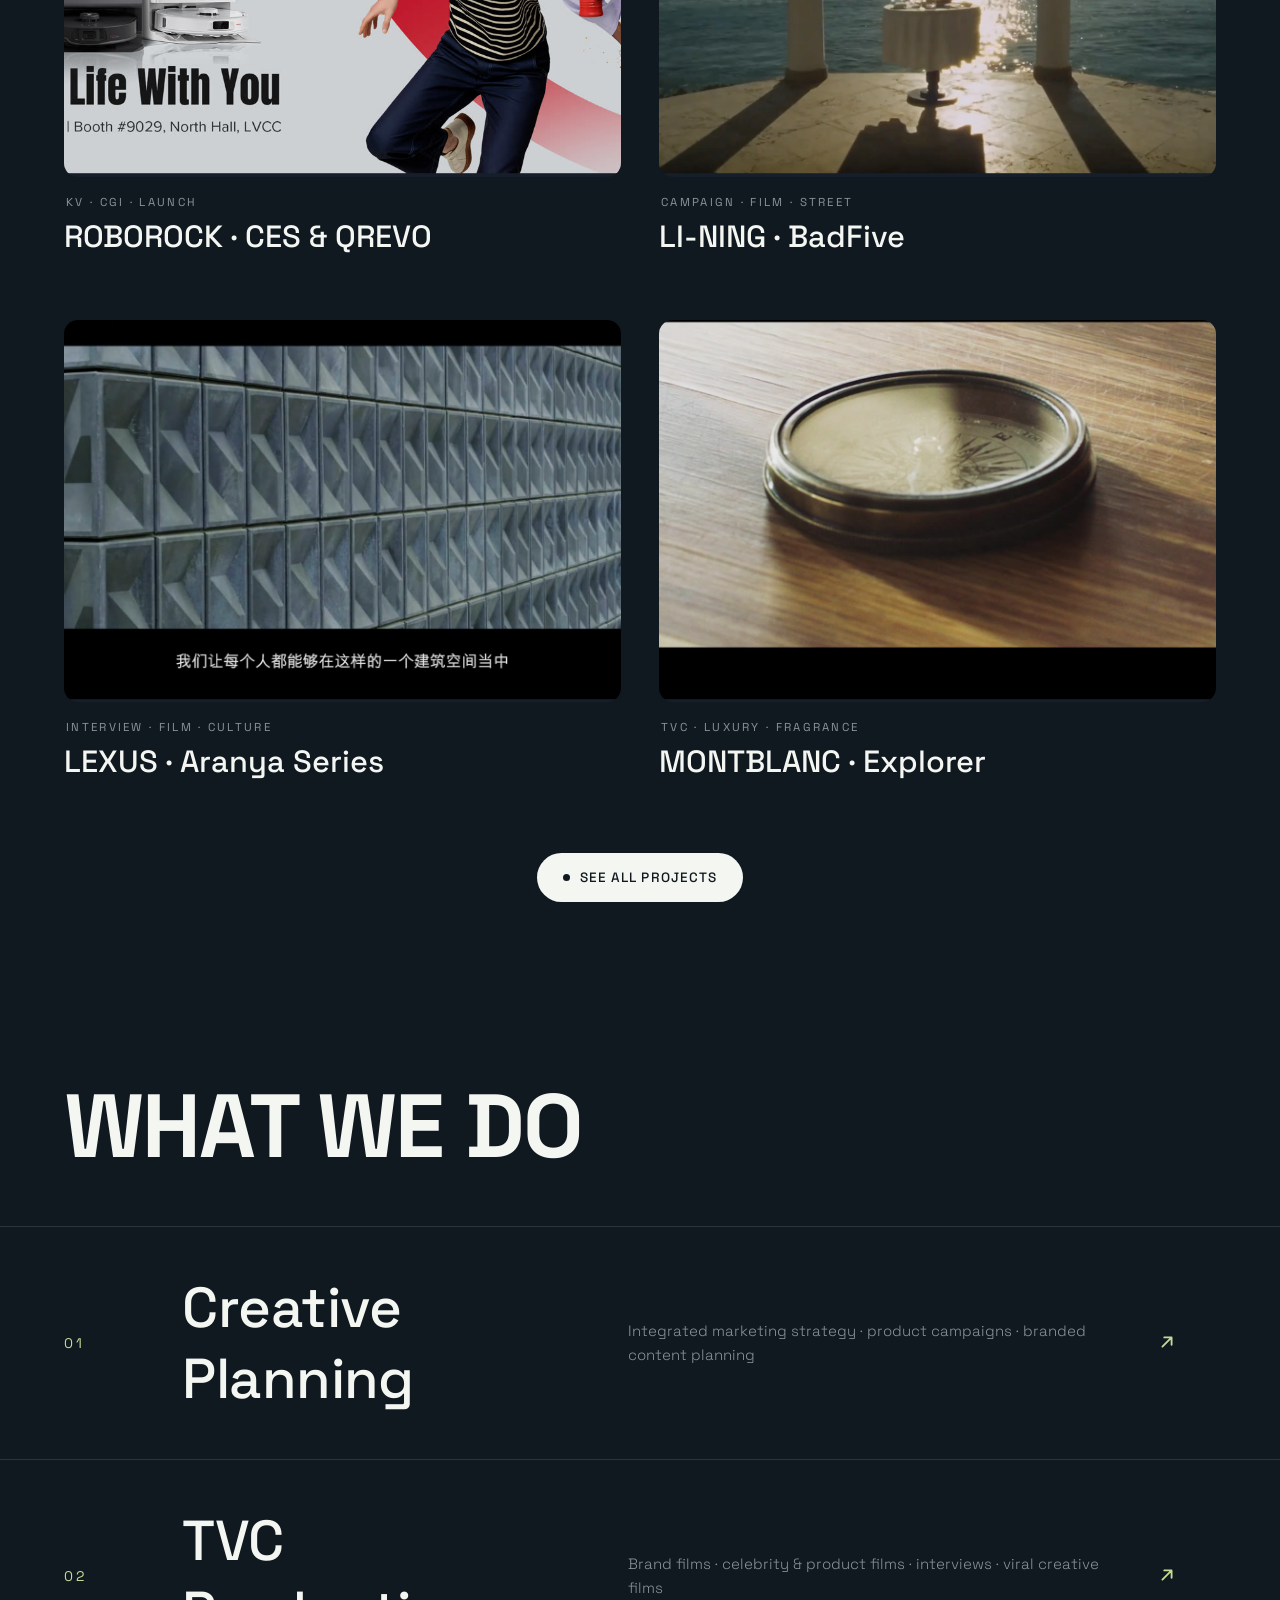
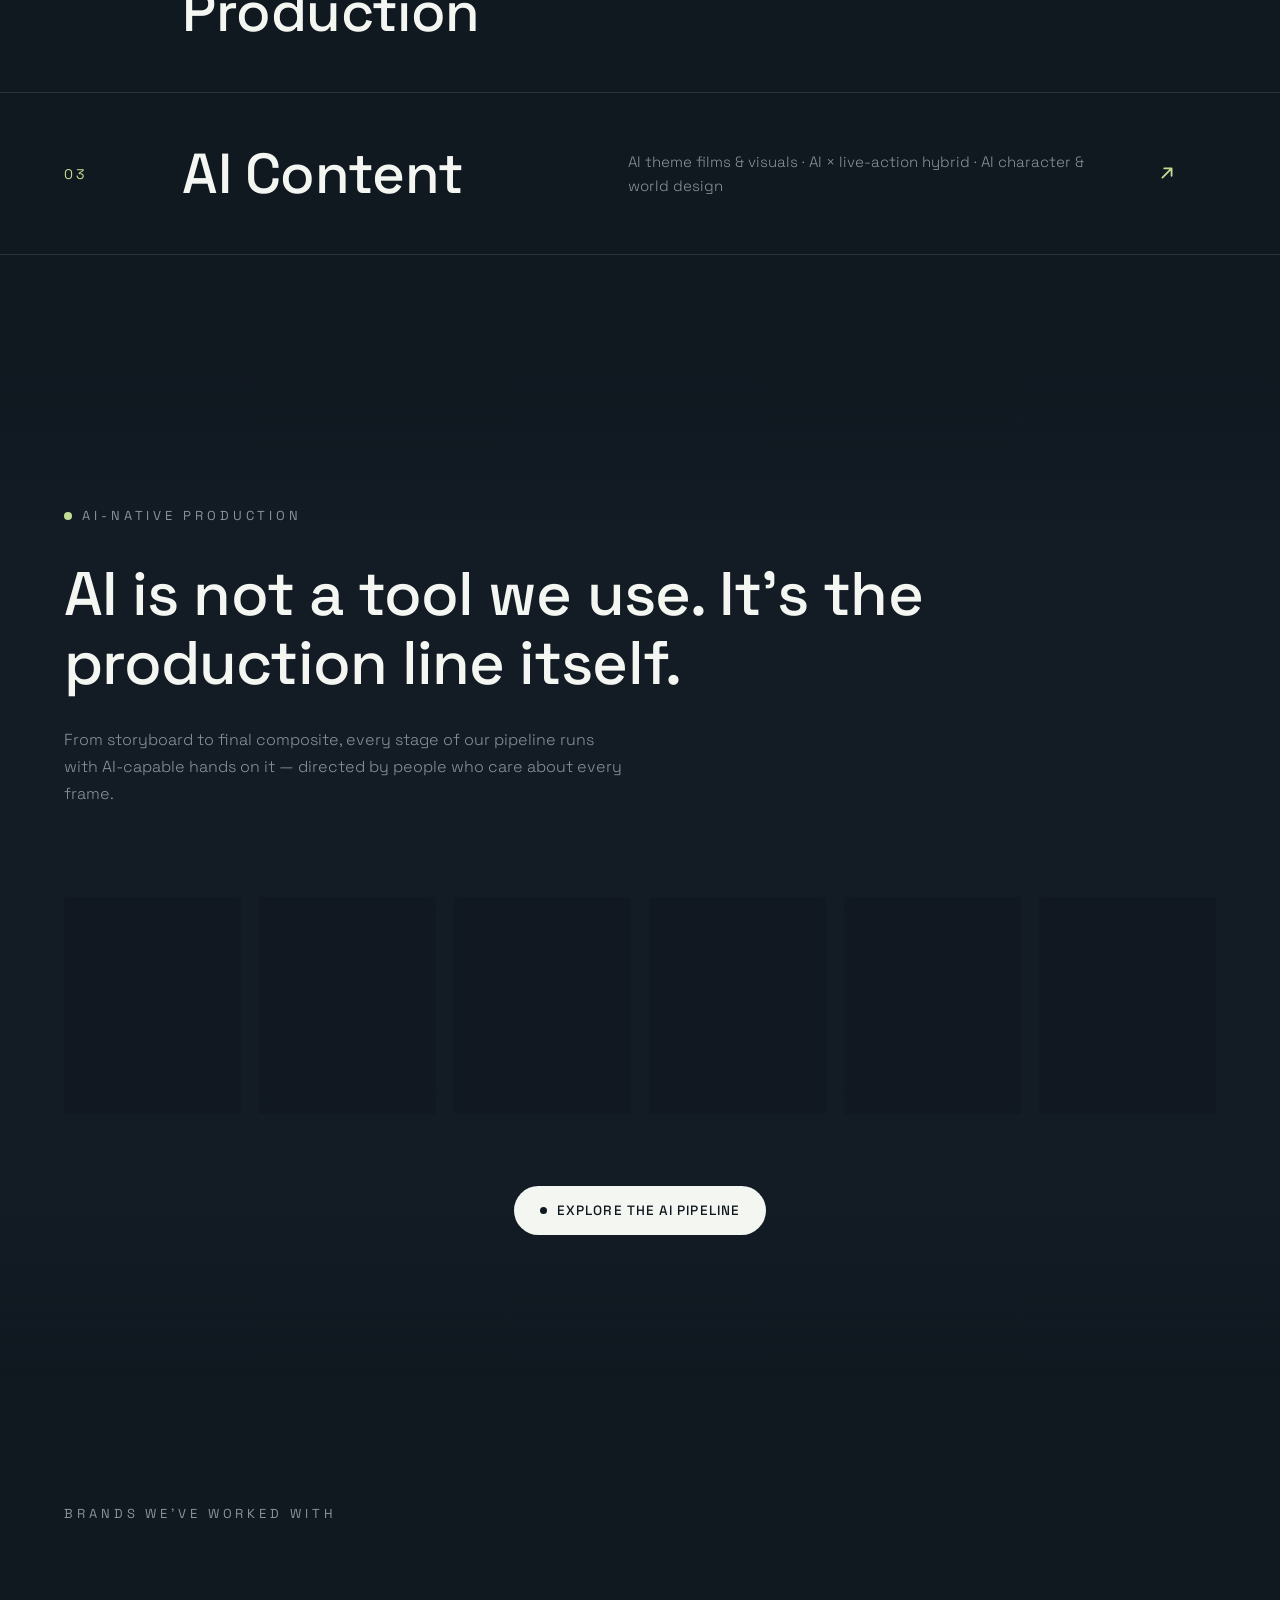
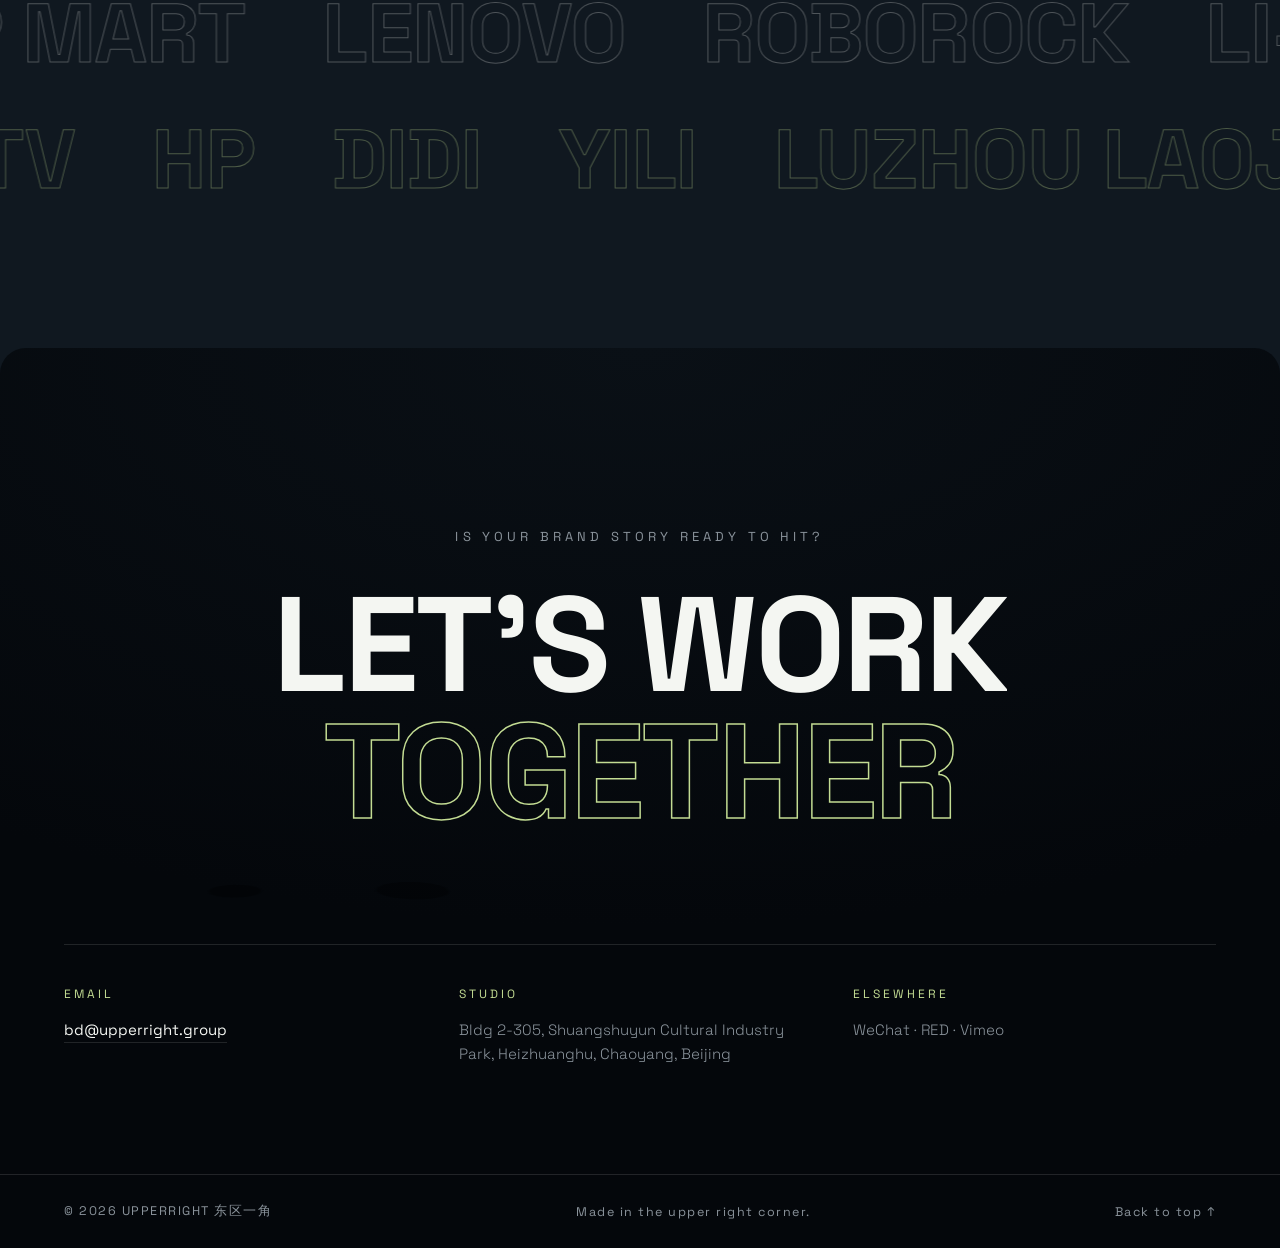
==== commit bebd1111: "Fix logo geometry (correct green dot shape/tilt) in all pages" ====
--- a/index.html
+++ b/index.html
@@ -5,6 +5,19 @@
   <meta name="viewport" content="width=device-width, initial-scale=1.0" />
   <title>UPPERRIGHT 东区一角 — Creative & Production Studio</title>
   <meta name="description" content="UPPERRIGHT 东区一角 is a boutique creative studio integrating creative planning and content production. Full-pipeline TVC, design and AI-native production." />
+  <link rel="canonical" href="https://www.upperright.group/" />
+  <meta property="og:type" content="website" />
+  <meta property="og:site_name" content="UPPERRIGHT 东区一角" />
+  <meta property="og:title" content="UPPERRIGHT 东区一角 — Creative & Production Studio" />
+  <meta property="og:description" content="A boutique creative studio integrating creative planning and content production. Full-pipeline TVC, design and AI-native production." />
+  <meta property="og:url" content="https://www.upperright.group/" />
+  <meta property="og:image" content="https://www.upperright.group/assets/img/og-image.jpg" />
+  <meta property="og:image:width" content="1200" />
+  <meta property="og:image:height" content="630" />
+  <meta name="twitter:card" content="summary_large_image" />
+  <meta name="twitter:title" content="UPPERRIGHT 东区一角 — Creative & Production Studio" />
+  <meta name="twitter:description" content="A boutique creative studio integrating creative planning and content production." />
+  <meta name="twitter:image" content="https://www.upperright.group/assets/img/og-image.jpg" />
   <link rel="icon" type="image/svg+xml" href="assets/logo.svg" />
   <link rel="stylesheet" href="css/style.css?v=7" />
   <script type="importmap">
@@ -22,7 +35,7 @@
   <div class="loader" id="loader">
     <div class="loader-stage">
       <svg class="loader-logo" viewBox="0 0 100 100" xmlns="http://www.w3.org/2000/svg" aria-hidden="true">
-        <path id="loader-mouth" d="M20 25 L20 80 L80 80 L80 53 L45 55 L45 25 Z" fill="#F4F6F2"/>
+        <path id="loader-mouth" d="M0 0 L0 100 L100 100 L100 49.644 L47.71 52.291 L50.357 0 Z" fill="#F4F6F2"/>
       </svg>
       <div class="loader-dots" id="loader-dots">
         <span class="ldot"></span><span class="ldot"></span><span class="ldot"></span>
@@ -45,9 +58,9 @@
   <!-- ============ NAV ============ -->
   <header class="nav" id="nav">
     <a class="nav-brand" href="#top" data-cursor>
-      <svg class="nav-logo" viewBox="17 19.34 66 66" xmlns="http://www.w3.org/2000/svg" aria-hidden="true">
-        <path d="M20 25 L20 80 L80 80 L80 53 L45 55 L45 25 Z" fill="currentColor"/>
-        <ellipse cx="62" cy="38" rx="11" ry="14" fill="#C3DC93" transform="rotate(-30 62 38)"/>
+      <svg class="nav-logo" viewBox="-6 -6 112 112" xmlns="http://www.w3.org/2000/svg" aria-hidden="true">
+        <path d="M0 0 L0 100 L100 100 L100 49.644 L47.71 52.291 L50.357 0 Z" fill="currentColor"/>
+        <path d="M92.206 7.929 C99.684 15.446 98.543 28.705 89.658 37.542 C80.774 46.378 67.511 47.448 60.033 39.931 C52.556 32.414 53.697 19.156 62.581 10.319 C71.465 1.482 84.729 0.412 92.206 7.929 Z" fill="#C3DC93"/>
       </svg>
       <span class="nav-word">UPPERRIGHT<sup>®</sup></span>
     </a>
@@ -303,7 +316,7 @@
     <!-- ============ FOOTER ============ -->
     <footer class="footer">
       <span>© 2026 UPPERRIGHT 东区一角</span>
-      <span data-i18n="footer.tag">Made in the upper right corner.</span>
+      <span data-i18n="footer.tag">Up and to the right.</span>
       <a href="#top" data-cursor data-i18n="footer.top">Back to top ↑</a>
     </footer>
 
--- a/css/style.css
+++ b/css/style.css
@@ -598,16 +598,16 @@
 }
 .brand-wall {
   display: grid; grid-template-columns: repeat(4, 1fr);
-  border-top: 1px solid var(--line); border-left: 1px solid var(--line);
-  margin: 0 var(--pad);
+  gap: clamp(40px, 6vh, 72px) clamp(24px, 3vw, 48px);
+  margin: 0 var(--pad); align-items: center;
 }
 .brand-wall span {
-  border-right: 1px solid var(--line); border-bottom: 1px solid var(--line);
-  padding: clamp(24px, 3vw, 40px) clamp(16px, 2vw, 28px);
-  font-size: clamp(15px, 1.5vw, 21px); font-weight: 500; letter-spacing: 0.04em;
-  color: var(--paper); transition: background-color .4s, color .4s;
-}
-.brand-wall span:hover { background: rgba(195,220,147,0.06); color: var(--green); }
+  display: flex; align-items: center; justify-content: center; text-align: center;
+  min-height: 48px;
+  font-size: clamp(14px, 1.3vw, 19px); font-weight: 500; letter-spacing: 0.06em;
+  color: var(--paper); opacity: 0.8; transition: opacity .3s, color .3s;
+}
+.brand-wall span:hover { opacity: 1; color: var(--green); }
 .bw-more { color: var(--grey) !important; font-weight: 300 !important; }
 
 /* ============ EXPERTISE ============ */
@@ -848,9 +848,10 @@
 @media (max-width:820px){.pj-cols{grid-template-columns:1fr;gap:5vh}.pj-next-media{display:none}}
 
 /* ---- brand wall logos ---- */
-.brand-wall .bw-logo{height:26px;width:auto;max-width:150px;filter:brightness(0) invert(1);opacity:.78;transition:opacity .25s;vertical-align:middle}
-.brand-wall .bw-logo.bw-sq{height:34px}
-.brand-wall .bw-logo:hover{opacity:1}
+.brand-wall .bw-logo{height:auto;width:auto;max-height:26px;max-width:72%;filter:brightness(0) invert(1);opacity:.8;transition:opacity .25s}
+.brand-wall .bw-logo.bw-sq{max-height:42px}
+.brand-wall .bw-logo.bw-tall{max-height:50px}
+.brand-wall .bw-cell:hover .bw-logo{opacity:1}
 
 /* ---- AI page ---- */
 .aip-main{max-width:1200px;margin:0 auto;padding-top:8vh}
@@ -875,3 +876,4 @@
 .aip-feat-info{position:absolute;left:34px;bottom:30px}
 .aip-feat-info h3{font-size:clamp(22px,3vw,36px);margin:10px 0 0}
 @media (max-width:820px){.aip-steps,.aip-why-grid{grid-template-columns:1fr}}
+.brand-wall .bw-cell{display:flex;align-items:center}
